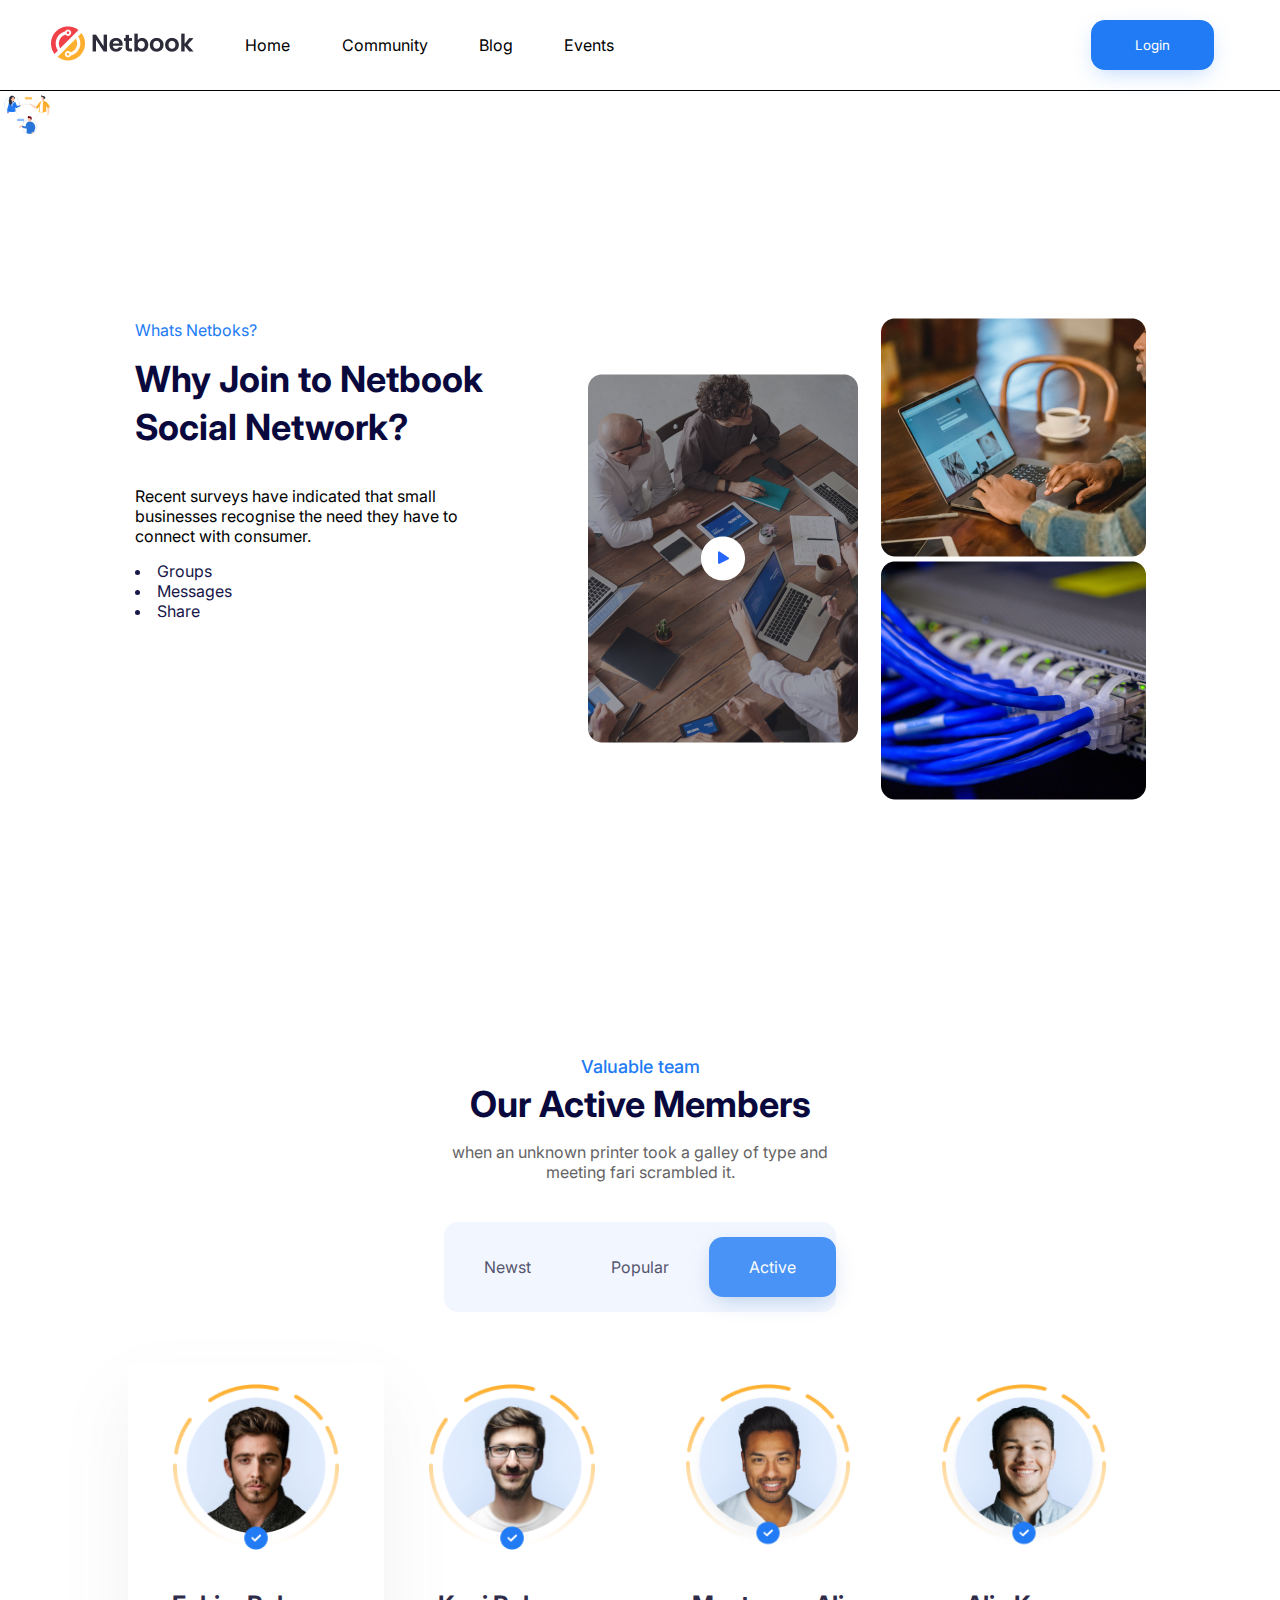
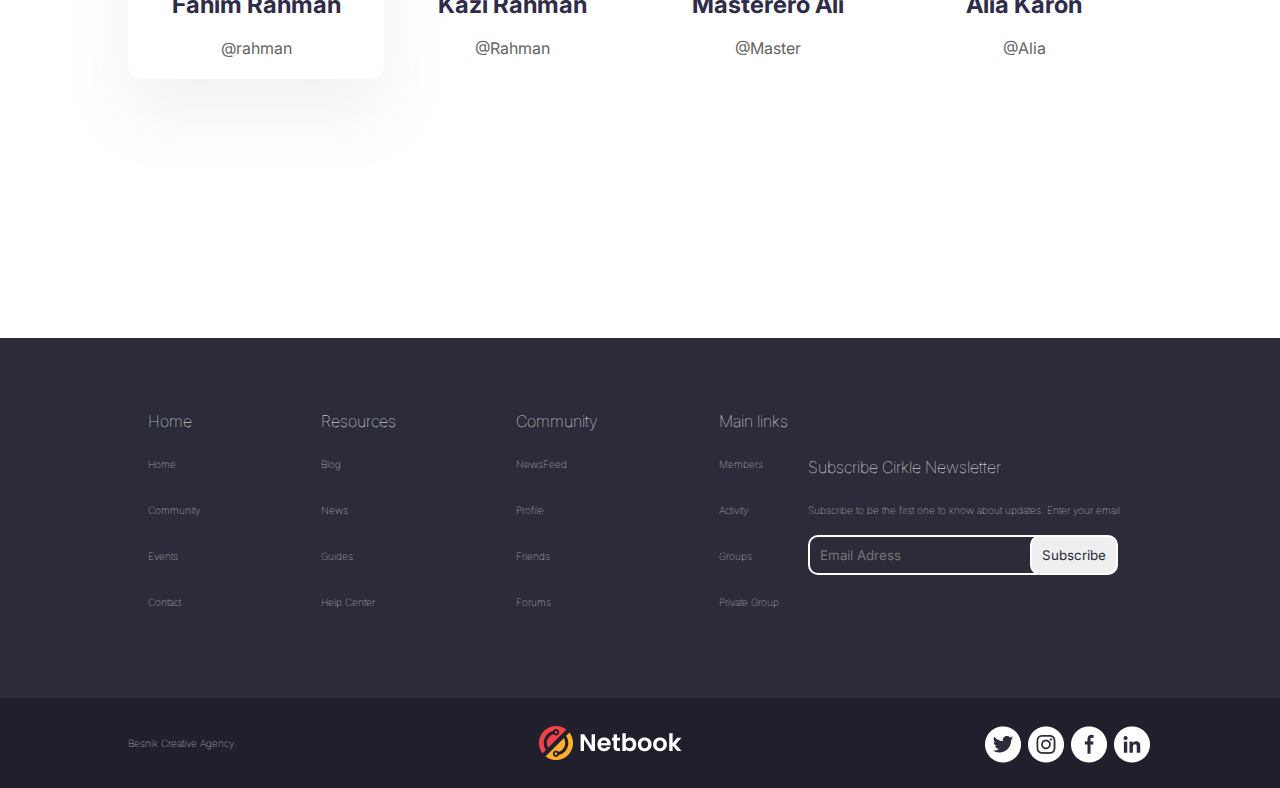
==== html/index.html @ f23800f6 "Footer adicionado" ====
<!DOCTYPE html>
<html lang="en">

<head>
    <meta charset="UTF-8">
    <meta http-equiv="X-UA-Compatible" content="IE=edge">
    <meta name="viewport" content="width=device-width, initial-scale=1.0">
    <link rel="stylesheet" href="../css/index.css">

</head>

<body>
    <section>
        <header class="nave-bar">
            <div class="nave-bar-conteudo">
                <div><img src="../img/logo.png" alt="Netbook"></div>
                <div>
                    <p>Home</p>
                </div>
                <div>
                    <p>Community</p>
                </div>
                <div>
                    <p>Blog</p>
                </div>
                <div>
                    <p>Events</p>
                </div>
            </div>

            <div class="nav-botao-login">
                <button>
                    <p>Login</p>
                </button>
            </div>
        </header>

        <div>
            <div>

            </div>
            <div>
                <img src="../img/head.png" style="width: 50px">
            </div>
        </div>
    </section>

    <section class="aboutus">
        <div class="tudo">
            <div class="Textoaboutus">
                <font color="#217BF4">Whats Netboks?</font>
                <h1 class="titulo">Why Join to Netbook Social Network?</h1>
                <p>Recent surveys have indicated that small businesses recognise the need they have to connect with
                    consumer.</p>
                <ol>
                    <li>Groups</li>
                    <li>Messages</li>
                    <li>Share</li>
                </ol>
            </div>
            <div class="containerimg">
                <div class="imagenssmall">
                    <img src="../img/cafe-notebook.png" alt="">
                    <img src="../img/cabos.png">
                </div>
                <div class="imagembig">
                    <img src="../img/reuniao.png" alt="">
                </div>
            </div>
            <!--fim da div total-->



    </section>

    <section class="membros">
        <div class="container ocupa-janela">

            <div class="textocima">
                <div class="azul-valuable">Valuable team</div>
                <div class="our-active">Our Active Members</div>
                <div class="texto">when an unknown printer took a galley of type and meeting fari scrambled it.</div>
                <div class="box-buttons">
                    <a href="">Newst</a>
                    <a href="">Popular</a>
                    <a class="active" href="">Active</a>
                </div>
            </div>

            <div class="team">
                <div class="card-homem destaque">
                    <img class="dude" src="../img/1-homem.png" alt="é um cara">
                    <div class="texto-homens">
                        <span class="nome-homem">Fahim Rahman</span>
                        <br>
                        <span class="arroba-homem">@rahman</span>
                    </div>
                </div>
                <div class="card-homem">
                    <img class="dude" src="../img/2-homem.png" alt="é um cara">
                    <div class="texto-homens">
                        <span class="nome-homem">Kazi Rahman</span>
                        <br>
                        <span class="arroba-homem">@Rahman</span>
                    </div>
                </div>
                <div class="card-homem">
                    <img class="dude" src="../img/3-homem.png" alt="é um cara">
                    <div class="texto-homens">
                        <span class="nome-homem">Masterero Ali</span>
                        <br>
                        <span class="arroba-homem">@Master</span>
                    </div>
                </div>
                <div class="card-homem">
                    <img class="dude" src="../img/4-homem.png" alt="é um cara">
                    <div class="texto-homens">
                        <span class="nome-homem">Alia Karon</span>
                        <br>
                        <span class="arroba-homem">@Alia</span>
                    </div>
                </div>
            </div>

        </div>
    </section>

    <footer>

        <div class="based">

            <div class="above container">

                <div class="colunas">

                    <div class="coluna">
                        <div class="title">Home</div>
                        <div class="meme">
                            <span>Home</span>
                            <span>Community</span>
                            <span>Events</span>
                            <span>Contact</span>
                        </div>
                    </div>

                    <div class="coluna">
                        <div class="title">Resources</div>
                        <div class="meme">
                            <span>Blog</span>
                            <span>News</span>
                            <span>Guides</span>
                            <span>Help Center</span>
                        </div>
                    </div>

                    <div class="coluna">
                        <div class="title">Community</div>
                        <div class="meme">
                            <span>NewsFeed</span>
                            <span>Profile</span>
                            <span>Friends</span>
                            <span>Forums</span>
                        </div>
                    </div>

                    <div class="coluna">
                        <div class="title">Main links</div>
                        <div class="meme">
                            <span>Members</span>
                            <span>Activity</span>
                            <span>Groups</span>
                            <span>Private Group</span>
                        </div>
                    </div>


                </div>

                <div class="subscribe">
                    <div class="title">Subscribe Cirkle Newsletter</div>
                    <div class="description">Subscribe to be the first one to know about updates. Enter your email</div>

                    <div class="form">
                        <input class="email" type="email" name="email" placeholder="Email Adress">
                        <button class="button-sub">Subscribe</button>
                    </div>

                </div>

            </div>


            <div class="rodape container">
                <div class="alinha-rodape">
                    <div>
                        Besnik Creative Agency.
                    </div>
                        
                    <img src="../img/logo-branca.png" alt="Netbook">
              
                    <div class="redes">
                        <img class="img" src="../img/Twitter.png" alt="Passarinho">
                        <img class="img" src="../img/instagram.png" alt="Camera">
                        <img class="img" src="../img/facebook.png" alt="f">
                        <img class="img" src="../img/Linkedin.png" alt="Trabalho">
                    </div>
                </div>
            </div>
        </div>

    </footer>

</body>

</html>
---- css/index.css ----
@import url('https://fonts.googleapis.com/css2?family=Inter:wght@400&display=swap');

* {
    margin: 0;
    padding: 0;
    font-family: 'Inter';
}

.container {
    padding-left: 10vw;
    padding-right: 10vw;
}

.ocupa-janela {
    height: 100vh;
}

/* HEADER/NAV  */
.nave-bar {
    display: flex;
    justify-content: space-evenly;
    flex-direction: row;
    align-items: center;
    border-bottom: 1px solid black;
}

.nave-bar-conteudo {
    height: 10vh;
    width: 80vw;
    display: flex;
    justify-content: flex-start;
    flex-direction: row;
    align-items: center;
}

.nav-botao-login {
    text-align-last: center;
    height: 10vh;
    width: 20%;
    display: flex;
    justify-content: center;
    align-items: center;
}

.nav-botao-login button {
    width: 123px;
    height: 50px;
    left: 100px;
    top: 22px;
    background: #217BF4;
    box-shadow: 0px 7px 22px -6px rgb(33 123 244 / 34%);
    border-radius: 14px;
    color: white;
    border: none;

}

.nave-bar-conteudo div {
    padding-left: 5%;
}

/* ABOUT US */
.aboutus {
    background-color: white;
    height: 100vh;

}

.aboutus .tudo {
    display: flex;
    align-items: center;
    gap: 100px;
}

.aboutus .tudo .Textoaboutus {
    /* width: 43vh; */
    display: flex;
    flex-direction: column;
    align-items: flex-start;
    gap: 15px;
    padding-left: 135px;
}

.aboutus .tudo .Textoaboutus .titulo {
    font-weight: 700;
    font-size: 36px;
    margin-bottom: 20px;
    line-height: 36px;
    color: #0A093D;
    line-height: 48px;

}

.aboutus .tudo .containerimg {
    width: 80vw;
    padding-top: 20vh;
    display: flex;
    align-items: center;
    flex-direction: row-reverse;
    padding-right: 134px;
    gap: 23px;

}

.aboutus .tudo .container .imagenssmall {
    height: 20vw;
    display: grid;
    gap: 20px;

}

.aboutus .tudo .container .imagembig {
    padding: auto;
    margin-right: 30vh;
}

ol {
    list-style-type: disc;
    list-style-position: inside;
    color: #171648;

}

.aboutus .container .imagembig {
    padding: auto;
}


/* MEMBROS */
.membros {

    width: 100%;

}

.membros .container .textocima {
    display: flex;
    align-items: center;
    flex-direction: column;
}

.membros .container .textocima .azul-valuable {
    color: #217BF4;
    font-weight: 500;
    margin-top: 20px;
    margin-bottom: 10px;
    font-size: 18px;
    line-height: 18px;
}

.membros .container .textocima .our-active {
    font-weight: 700;
    font-size: 36px;
    margin-bottom: 20px;
    line-height: 36px;
    color: #0A093D;

}

.membros .container .textocima .texto {
    color: #656464;
    width: 30vw;
    text-align: center;

}

.membros .container .textocima .box-buttons {
    background-color: #F2F7FF;
    height: 10vh;
    display: flex;
    align-items: center;
    border-radius: 14px;
    justify-content: center;
    margin-top: 40px;

}

.membros .container .textocima .box-buttons>a {
    color: #2F2C4A;
    opacity: 0.8;
    padding: 20px 40px 20px 40px;
    text-decoration: none;
}

.membros .container .textocima .box-buttons>a.active {
    background-color: #217BF4;
    border-radius: 14px;
    color: #FfFfFF;
    box-shadow: 0px 7px 22px -6px rgba(0, 72, 168, 0.34);
}

.membros .container .team {
    display: flex;
    flex-direction: row;
    justify-content: space-between;
    padding-top: 5%;
}

.membros .container .team .card-homem {
    border-radius: 14px;
    width: 270px;
    height: 316px;
    display: flex;
    flex-direction: column;
    align-items: center;
    justify-content: space-around;

}

.membros .container .team .card-homem .dude {
    height: 166px;
    width: 166px;
}

.membros .container .team .destaque {
    box-shadow: 0px 34px 68px rgba(116, 115, 128, 0.1);

}

.membros .container .team .card-homem .texto-homens {
    text-align: center;
    display: flex;
    flex-direction: column;

}

.membros .container .team .card-homem .nome-homem {
    color: #2F2C4A;
    font-size: 24px;
    line-height: 26px;
    font-weight: bold;
}

.membros .container .team .card-homem .arroba-homem {
    color: #656464;
}


footer {
    height: 50vh;
    color: #E7E7E7;
    font-weight: 100;
    font-size: 10px;
    line-height: 46px;
}

footer .based {
    background-color: #2B2B39;
    height: 100%;
}

footer .above {
    display: flex;
    align-items: center;
    height: 80%;
    
}

footer .above .colunas {
    display: flex;
    flex-direction: row;
    justify-content: space-between;
    width: 65%;
    
}

footer .above .colunas {
    padding: 20px; 
}

footer .above  .title {
    color: #FfFfFF;
    font-size: 16px;
    line-height: 20px;
    text-align: left;
    padding-bottom: 10px;
}

footer .above .colunas .meme {
    display: flex;
    flex-direction: column;
}

footer .above .subscribe {
    width: 35%;
}

footer .above .subscribe .form .email {
    background-color: transparent;
    border: 2px solid white;
    padding: 10px;
    border-radius: 10px;
}

footer .above .subscribe .form .button-sub {
    padding: 10px;
    color: #2B2B39;
    border-radius: 10px;
    margin-left: -20px;
    border: 2px solid white;
}

footer .rodape {
    background-color: #20202D;
    height: 20%;
    display: flex;
    align-items: center;
}

footer .rodape .alinha-rodape{
    display: flex;
    flex-direction: row;
    align-items: center;
    justify-content: space-between;
    width: 100%;
}

footer .rodape .redes img {
    vertical-align: middle;
}

footer .rodape .redes img {
    padding: 2px;
}
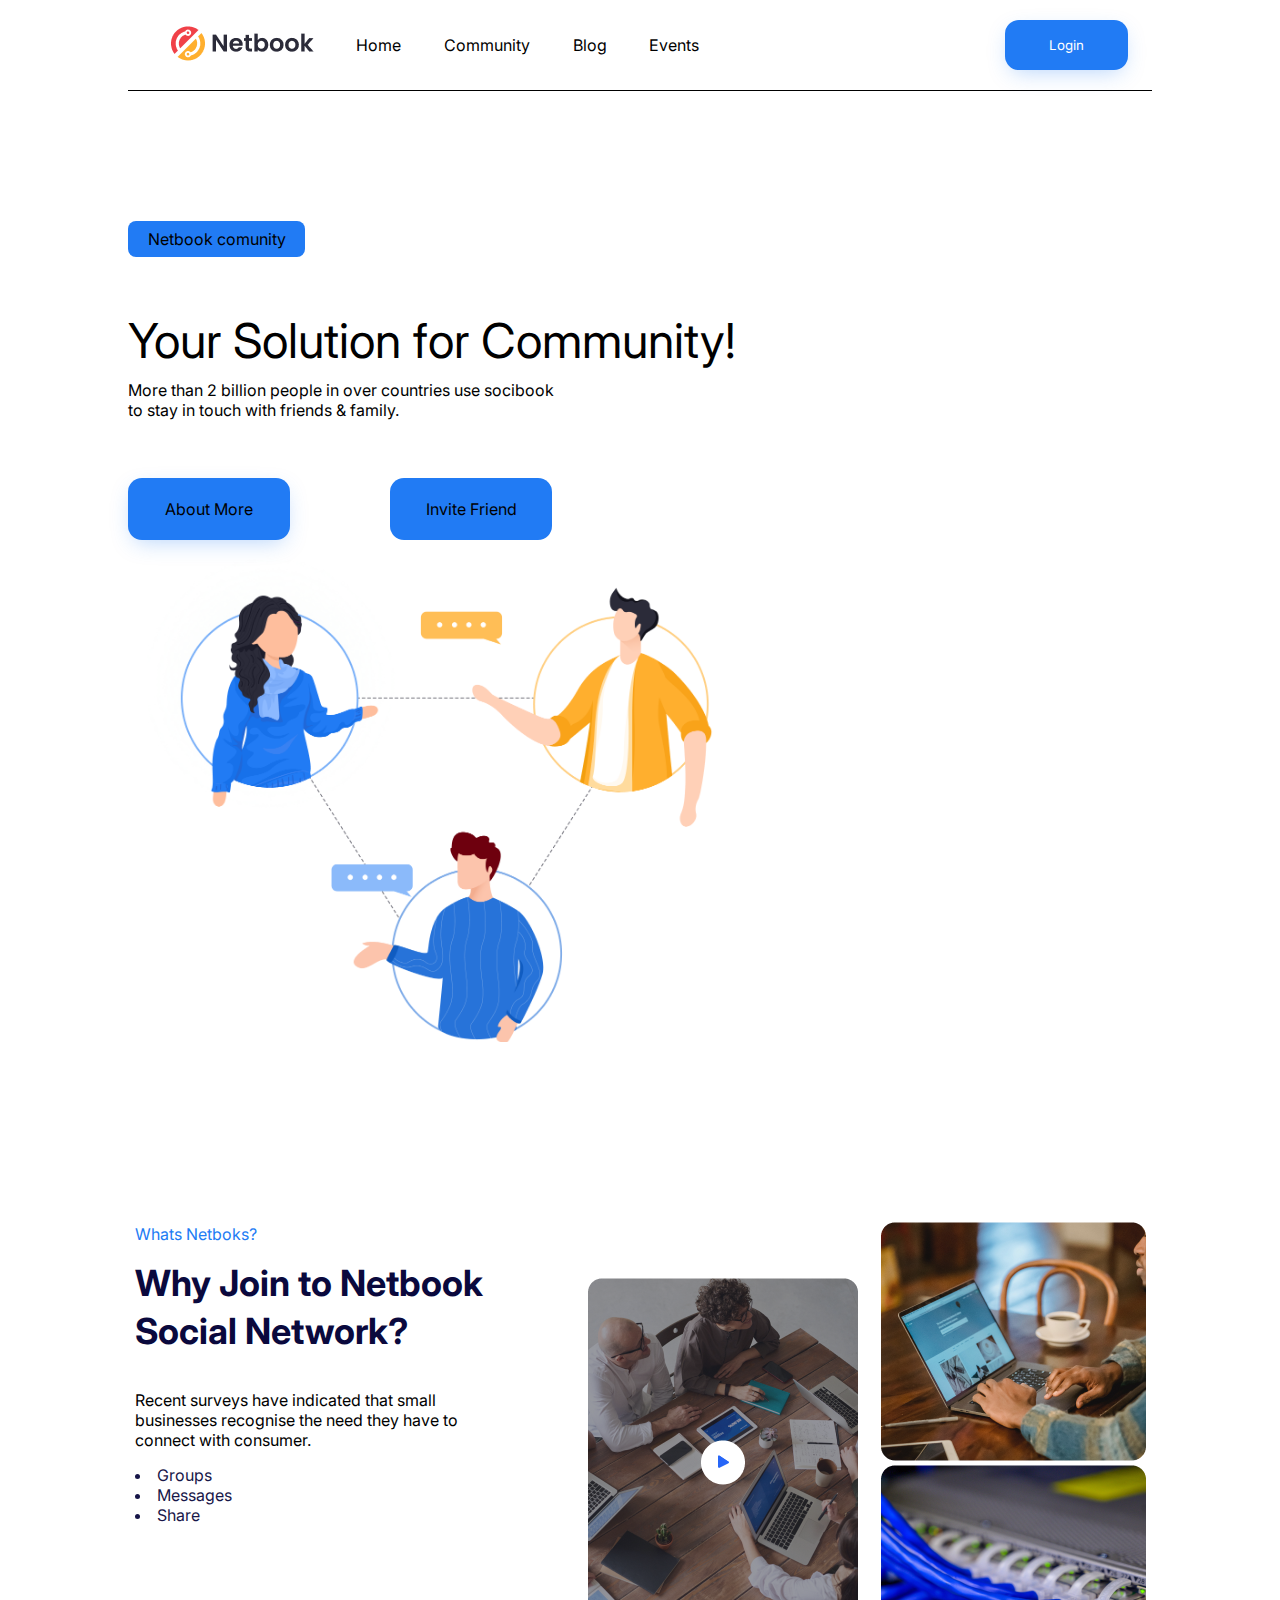
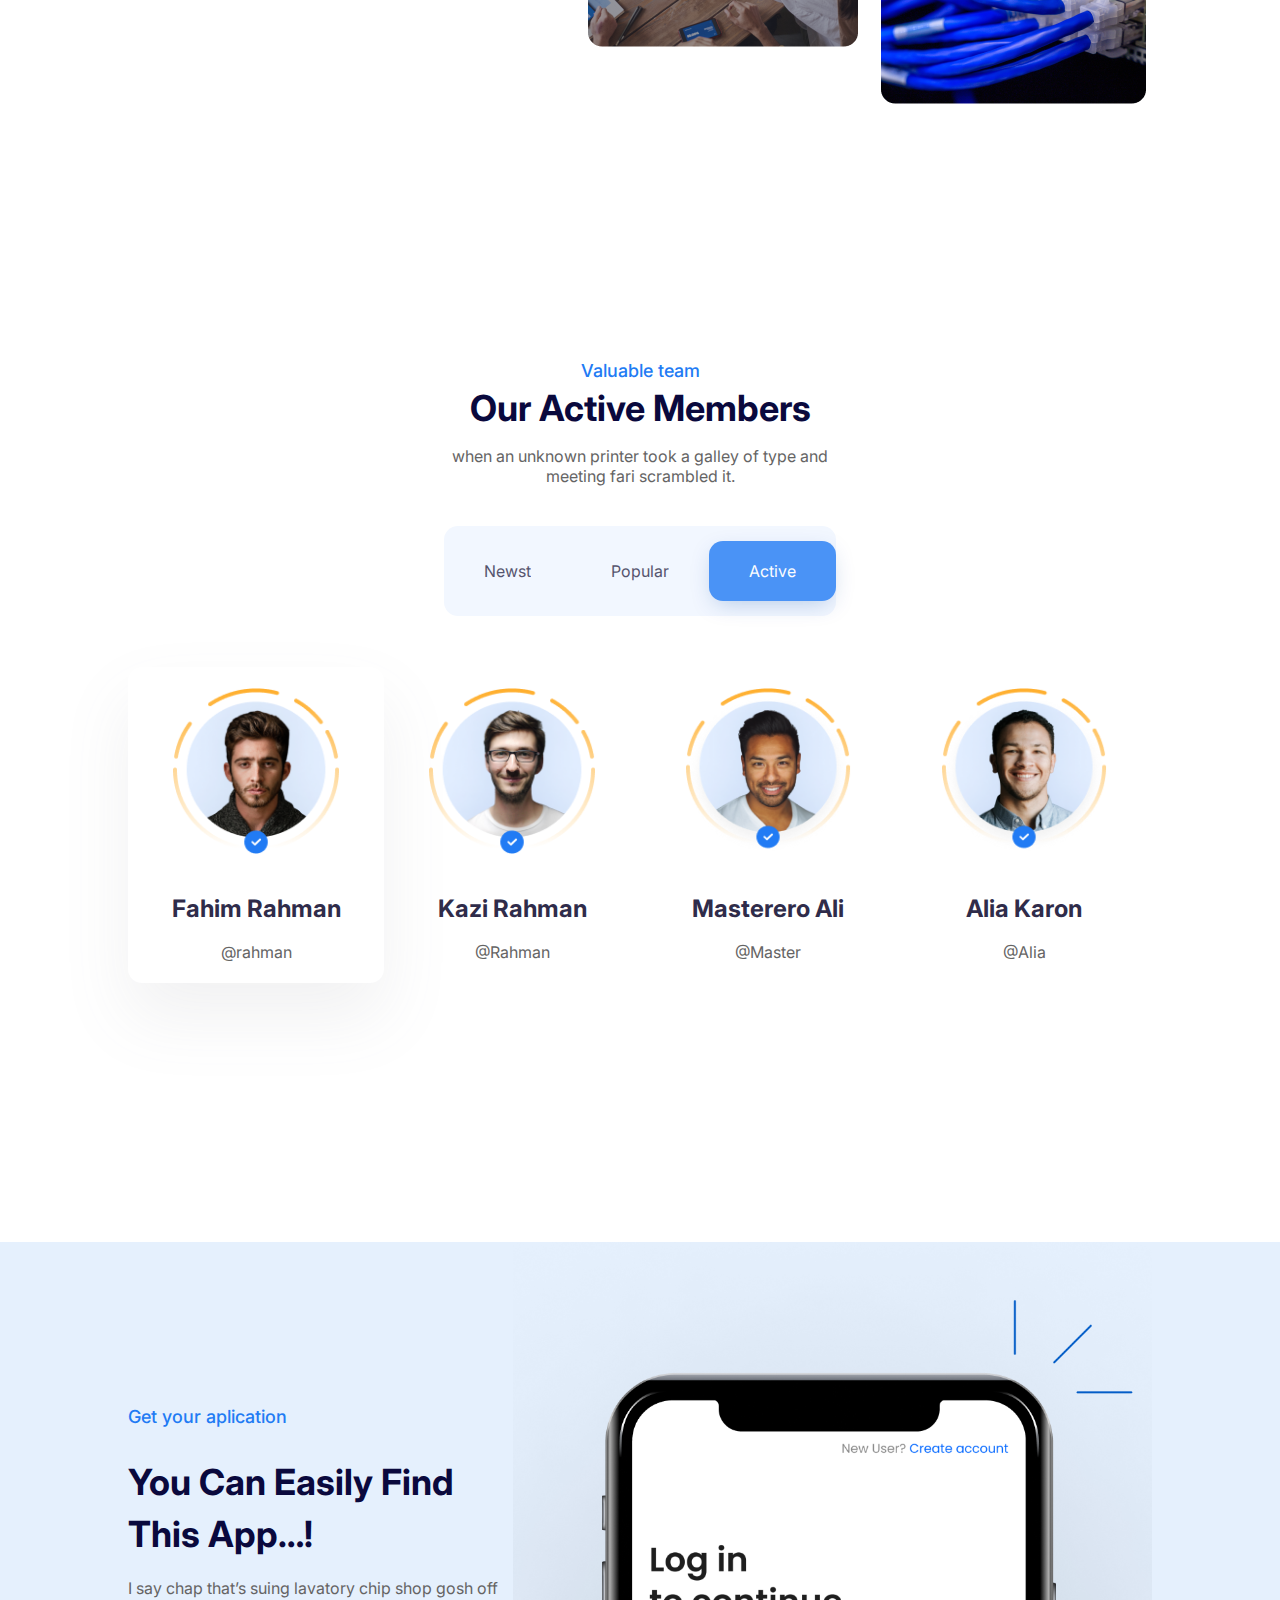
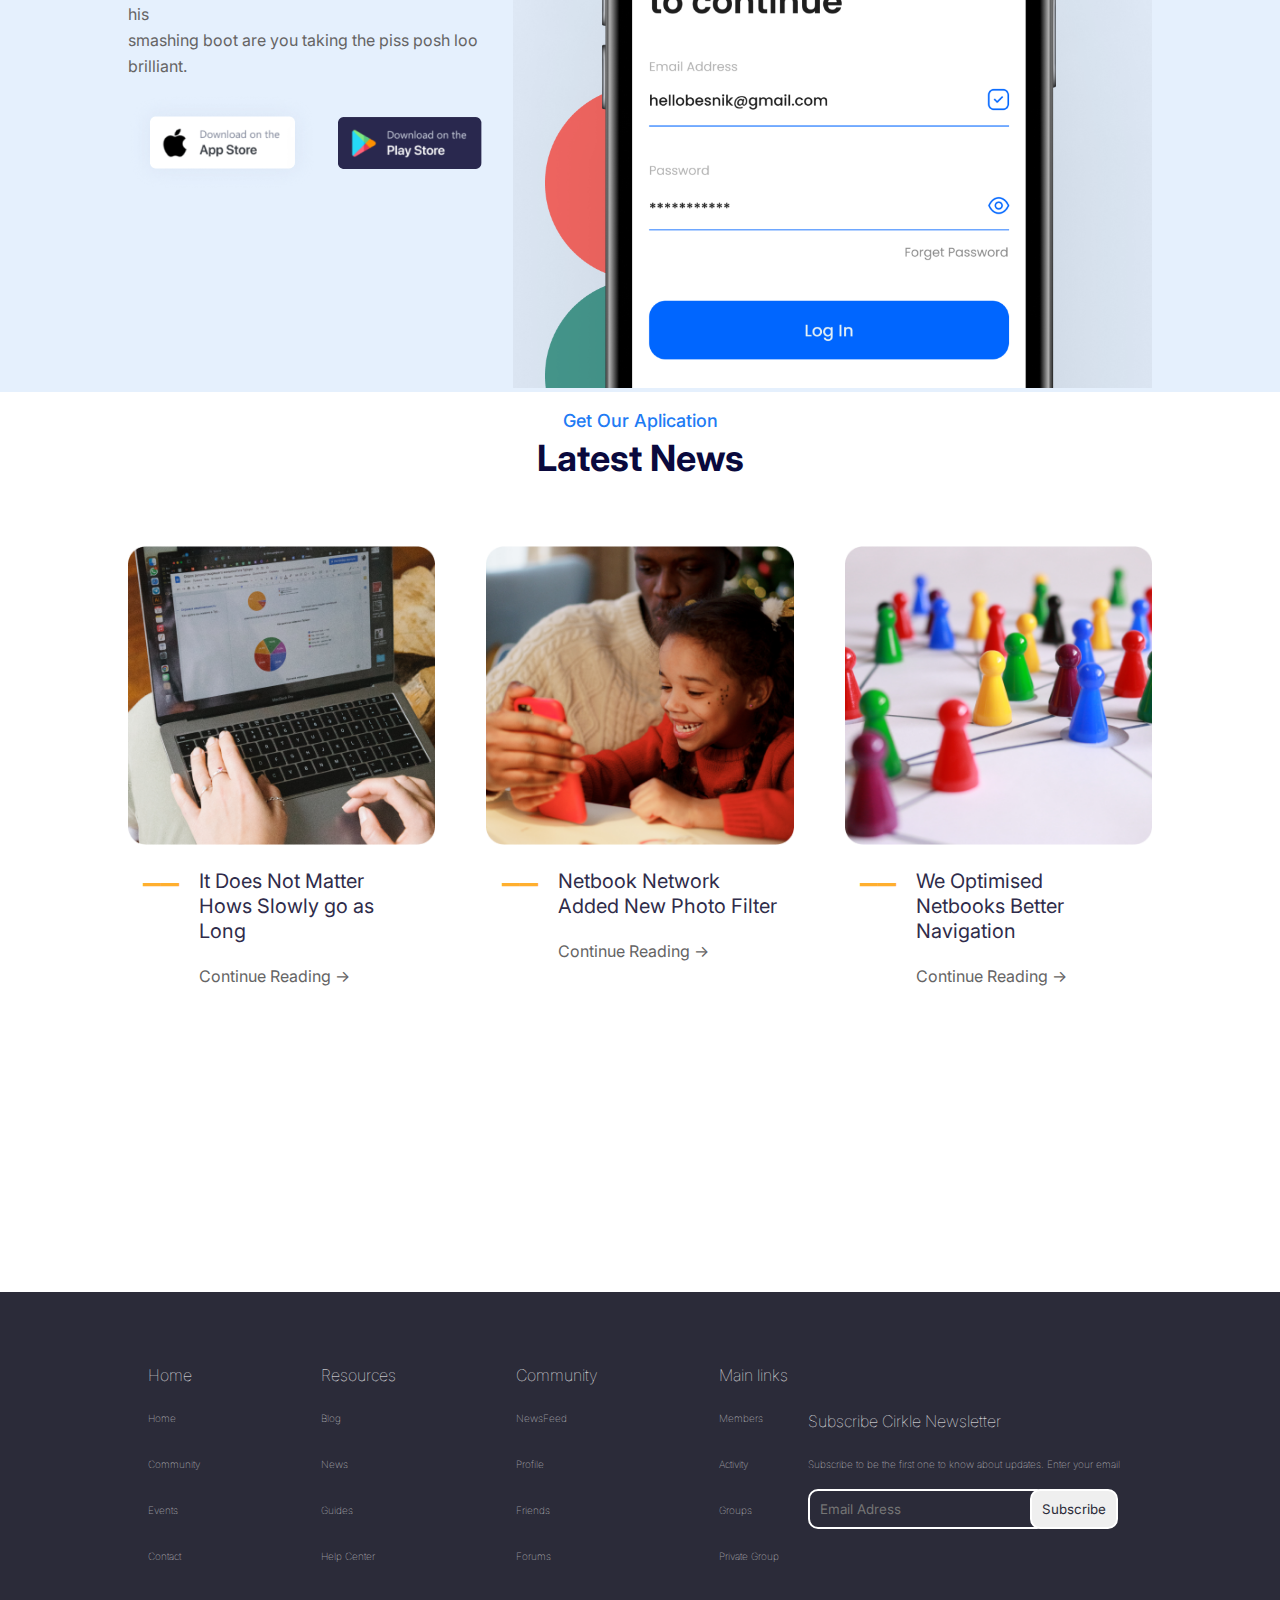
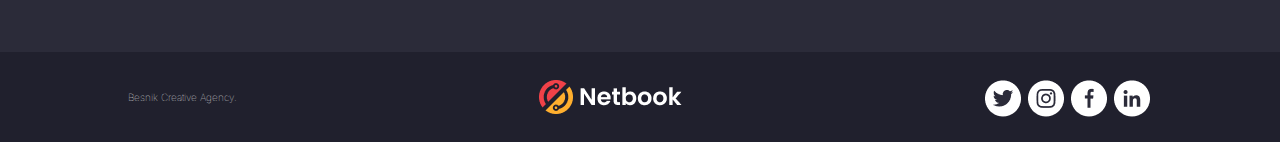
==== commit e5cae64c: "Conflitos resolvidos" ====
--- a/html/index.html
+++ b/html/index.html
@@ -6,11 +6,11 @@
     <meta http-equiv="X-UA-Compatible" content="IE=edge">
     <meta name="viewport" content="width=device-width, initial-scale=1.0">
     <link rel="stylesheet" href="../css/index.css">
-
+    <title>Netbook</title>
 </head>
 
 <body>
-    <section>
+    <section class="home container">
         <header class="nave-bar">
             <div class="nave-bar-conteudo">
                 <div><img src="../img/logo.png" alt="Netbook"></div>
@@ -35,12 +35,34 @@
             </div>
         </header>
 
-        <div>
-            <div>
-
-            </div>
-            <div>
-                <img src="../img/head.png" style="width: 50px">
+        <div class="home-conteudo">
+            <div class="home-conteudo-tudo">
+                <div class="home-conteudo-community">
+                    <div>Netbook comunity</div>
+                </div>
+                <div class="home-conteudo-texto">
+                    <!-- <div class="home-conteudo-texto-extra"> -->
+                    <div class="home-conteudo-texto-extra-1">
+                        <p>Your Solution for Community!</p>
+                    </div>
+                    <div class="home-conteudo-texto-extra-2">
+                        More than 2 billion people in over countries use socibook <br>
+                        to stay in touch with friends & family.
+                    </div>
+                    <!-- </div> -->
+                    <div class="home-conteudo-botoes">
+                        <div class="home-conteudo-aboutmore">
+                            About More
+                        </div>
+                        <div class="home-conteudo-invitefriend">
+                            Invite Friend
+                        </div>
+                    </div>
+                </div>
+            </div>
+            <div class="home-img">
+
+                <img src="../img/head.png" alt="">
             </div>
         </div>
     </section>
@@ -125,6 +147,89 @@
         </div>
     </section>
 
+
+    <section class="publi container">
+        <div class="publi-conteudo">
+            <div class="publi-conteudo-textos">
+                <div>
+                    <div class="publi-conteudo-textos1">Get your aplication</div>
+                </div>
+                <div>
+                    <p class="publi-conteudo-textos2">You Can Easily Find
+                        This App…!</p>
+                </div>
+                <div class="publi-conteudo-textos3">
+                    <p>I say chap that’s suing lavatory chip shop gosh off his <br> smashing boot are you taking the
+                        piss posh loo brilliant.</p>
+                </div>
+
+                <div class="publi-conteudo-textos-botoes">
+                    <div class="apple-pic"><img src="../img/image 288.png" alt=""></div>
+                    <div class="playstore-pic"><img src="../img/image 291.png" alt=""></div>
+                </div>
+            </div>
+        </div>
+
+        <div class="publi-img">
+            <img src="../img/mobile-screen.png" alt="">
+        </div>
+    </section>
+
+    <section class="latest-news">
+        <div class="container ocupa-janela">
+
+            <div class="textocima">
+                <div class="azul-valuable">Get Our Aplication</div>
+                <div class="our-active">Latest News</div>
+            </div>
+
+            <div class="fotos-container">
+
+                <div class="bloco-fotos">
+                    <img class="img-news" src="../img/notebook.png" alt="é um notebook">
+
+                    <div class="traco-foto-texto">
+                        <div class="traco"> __</div>
+                        <div class="texto-foto">
+                            <div> It Does Not Matter Hows Slowly go as Long</div>
+                            <div class="texto-baixo"> Continue Reading →</div>
+                        </div>
+                    </div>
+
+                </div>
+
+                <div class="bloco-fotos">
+                    <img class="img-news" src="../img/familia.png" alt="é uma familia">
+
+                    <div class="traco-foto-texto">
+                        <div class="traco"> __</div>
+                        <div class="texto-foto">
+                            <div> Netbook Network Added New Photo Filter</div>
+                            <div class="texto-baixo"> Continue Reading →</div>
+                        </div>
+                    </div>
+
+                </div>
+
+                <div class="bloco-fotos">
+                    <img class="img-news" src="../img/pinos.png" alt="é uns pino">
+
+                    <div class="traco-foto-texto">
+                        <div class="traco"> __</div>
+                        <div class="texto-foto">
+                            <div>We Optimised Netbooks Better Navigation</div>
+                            <div class="texto-baixo"> Continue Reading →</div>
+                        </div>
+                    </div>
+                </div>
+
+            </div>
+            <!--fotos-conteiner-->
+
+
+        </div>
+    </section>
+
     <footer>
 
         <div class="based">
@@ -195,9 +300,9 @@
                     <div>
                         Besnik Creative Agency.
                     </div>
-                        
+
                     <img src="../img/logo-branca.png" alt="Netbook">
-              
+
                     <div class="redes">
                         <img class="img" src="../img/Twitter.png" alt="Passarinho">
                         <img class="img" src="../img/instagram.png" alt="Camera">
--- a/css/index.css
+++ b/css/index.css
@@ -10,8 +10,7 @@
     padding-left: 10vw;
     padding-right: 10vw;
 }
-
-.ocupa-janela {
+.ocupa-janela{
     height: 100vh;
 }
 
@@ -55,8 +54,86 @@
 
 }
 
-.nave-bar-conteudo div {
-    padding-left: 5%;
+.nave-bar-conteudo div{
+    padding-left:5%;
+} 
+
+.home-img{
+    display: flex;
+    justify-content: space-around;
+}
+
+
+.home-img img{
+    width: 585.52px;
+    height: 501.47px;
+}
+
+.home-conteudo-community{
+    margin-top: 58px;
+    width: 177px;
+    height: 36px;
+    border-radius: 10px;
+    display: flex;
+    align-items: center;
+    justify-content: center;
+    background: #217BF4;
+    border-radius: 8px;
+    
+}
+
+.home-conteudo-tudo{
+    padding-top: 7%;
+}
+
+.home-conteudo-botoes{
+    display: flex;
+    justify-content: flex-start;
+    gap: 100px;
+}
+
+.home-conteudo-texto{
+    padding-top:9%;
+}
+
+.home-conteudo-texto-extra-1{
+    font-size: xxx-large;
+    padding-bottom: 10px;
+}
+
+.home-conteudo-aboutmore{
+    margin-top: 58px;
+    width: 162px;
+    height: 62px;
+    border-radius: 10px;
+    display: flex;
+    align-items: center;
+    justify-content: center;
+    background: #217BF4;
+    border-radius: 14px;
+    box-shadow: 0px 7px 22px -6px rgba(33, 123, 244, 0.34);
+}
+
+.home-conteudo-invitefriend{
+    margin-top: 58px;
+    width: 162px;
+    height: 62px;
+    border-radius: 10px;
+    display: flex;
+    align-items: center;
+    justify-content: center;
+    background: #217BF4;
+    border-radius: 14px;
+}
+
+.home-conteudo-community div{
+    opacity:1;
+}
+
+.home-conteudo{
+    display: flex;
+    flex-wrap: wrap;
+    /* justify-content: space-around; */
 }
 
 /* ABOUT US */
@@ -79,6 +156,7 @@
     align-items: flex-start;
     gap: 15px;
     padding-left: 135px;
+    /* margin-right: 190px; */
 }
 
 .aboutus .tudo .Textoaboutus .titulo {
@@ -128,9 +206,7 @@
 
 /* MEMBROS */
 .membros {
-
     width: 100%;
-
 }
 
 .membros .container .textocima {
@@ -234,7 +310,142 @@
 .membros .container .team .card-homem .arroba-homem {
     color: #656464;
 }
-
+ /* PUBLICIDADE */
+
+ .publi{
+    padding-left: 10vw;
+    padding-right: 10vw;
+    background-color: #E5F0FD;
+    display: flex;
+    justify-content: space-between;
+}
+
+.publi-img img{
+    width: 639px;
+}
+
+.publi-conteudo{
+    display: flex;
+    /* flex-direction: row-reverse; */
+}
+
+.publi-conteudo-textos{
+    display: flex;
+    flex-direction: column;
+    justify-content: center;
+}
+.publi-conteudo-textos1{
+    font-family: 'Inter';
+    font-style: normal;
+    font-weight: 500;
+    font-size: 18px;
+    line-height: 18px;
+    color: #217BF4;
+}
+
+.publi-conteudo-textos2{
+    font-family: 'Inter';
+    font-style: normal;
+    font-weight: 700;
+    font-size: 36px;
+    line-height: 52px;
+    color: #0A093D;
+}
+
+.publi-conteudo-textos3{
+    font-family: 'Inter';
+    font-style: normal;
+    font-weight: 400;
+    font-size: 16px;
+    line-height: 26px;
+    color: #656464;
+}
+.publi-conteudo-textos div{
+    padding-bottom: 15px;
+}
+
+.publi-conteudo-textos-botoes{
+    display: flex;
+    align-items: center;
+}
+
+.apple-pic{
+    padding-right: 20px;
+} 
+
+/* Latest News */
+
+.latest-news {
+
+    width: 100%;
+
+}
+
+.latest-news .container .textocima {
+    display: flex;
+    align-items: center;
+    flex-direction: column;
+}
+
+.latest-news .container .textocima .azul-valuable {
+    color: #217BF4;
+    font-weight: 500;
+    margin-top: 20px;
+    margin-bottom: 10px;
+    font-size: 18px;
+    line-height: 18px;
+}
+
+.latest-news .container .textocima .our-active {
+    font-weight: 700;
+    font-size: 36px;
+    margin-bottom: 20px;
+    line-height: 36px;
+    color: #0A093D;
+
+}
+.latest-news .container .fotos-container{
+
+    display: flex;
+    flex-direction: row;
+    justify-content: space-between;
+    margin-top: 50px;
+
+}
+
+.latest-news .container .fotos-container .bloco-fotos{
+
+    width: 30%; 
+}
+
+.latest-news .container .fotos-container .bloco-fotos .img-news{
+    width: 100%;
+}
+
+.latest-news .container .fotos-container .bloco-fotos .traco-foto-texto{
+    width: 90%;
+    padding-left: 5%;
+    line-height: 25px;
+    color: #2F2C4A;
+    font-size: 20px;
+    margin-top: 20px;
+    display: flex;
+}
+
+.latest-news .container .fotos-container .bloco-fotos .traco-foto-texto .traco{
+
+    margin-right: 20px;
+    color: #FFAF2E;
+    font-size: 40px;
+    margin-top: -13px; 
+    
+}
+
+.latest-news .container .fotos-container .bloco-fotos .texto-foto .texto-baixo{
+    color: #656464;
+    font-size: 16px;
+    margin-top: 20px;
+}
 
 footer {
     height: 50vh;
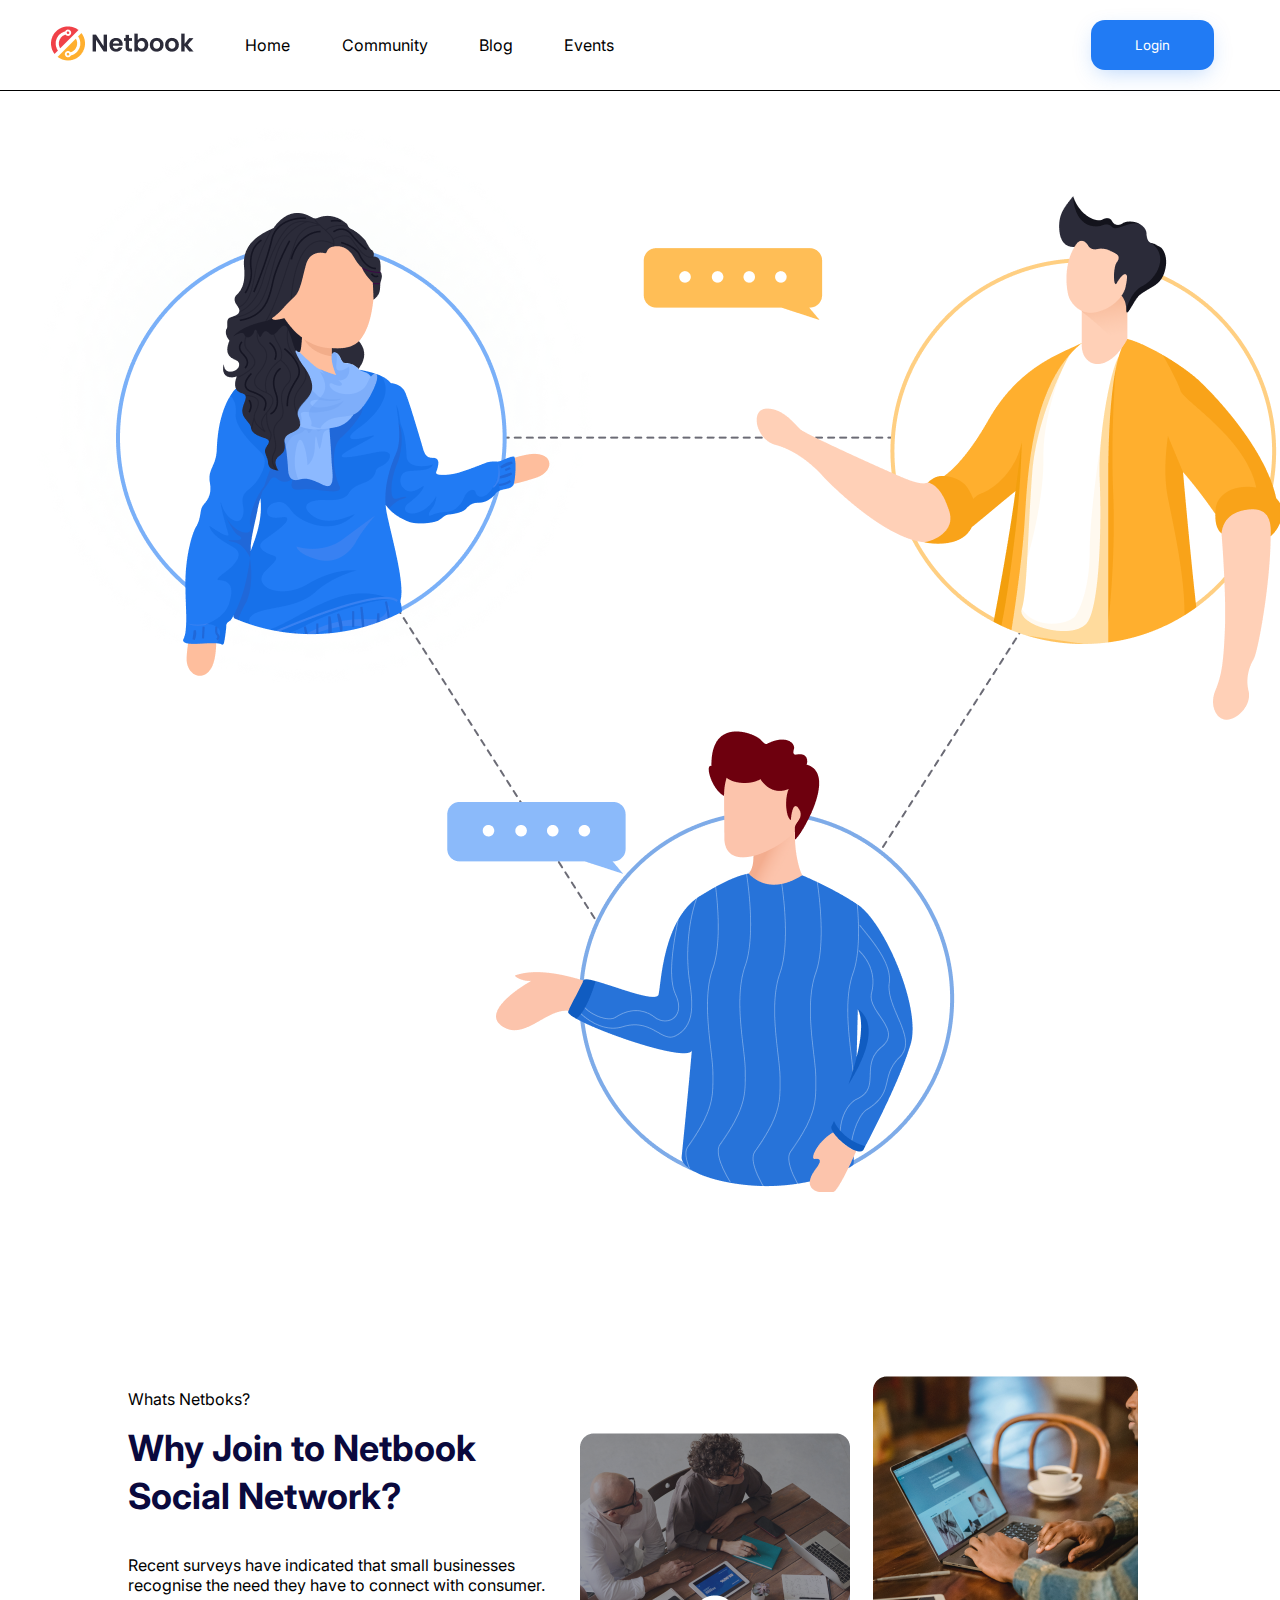
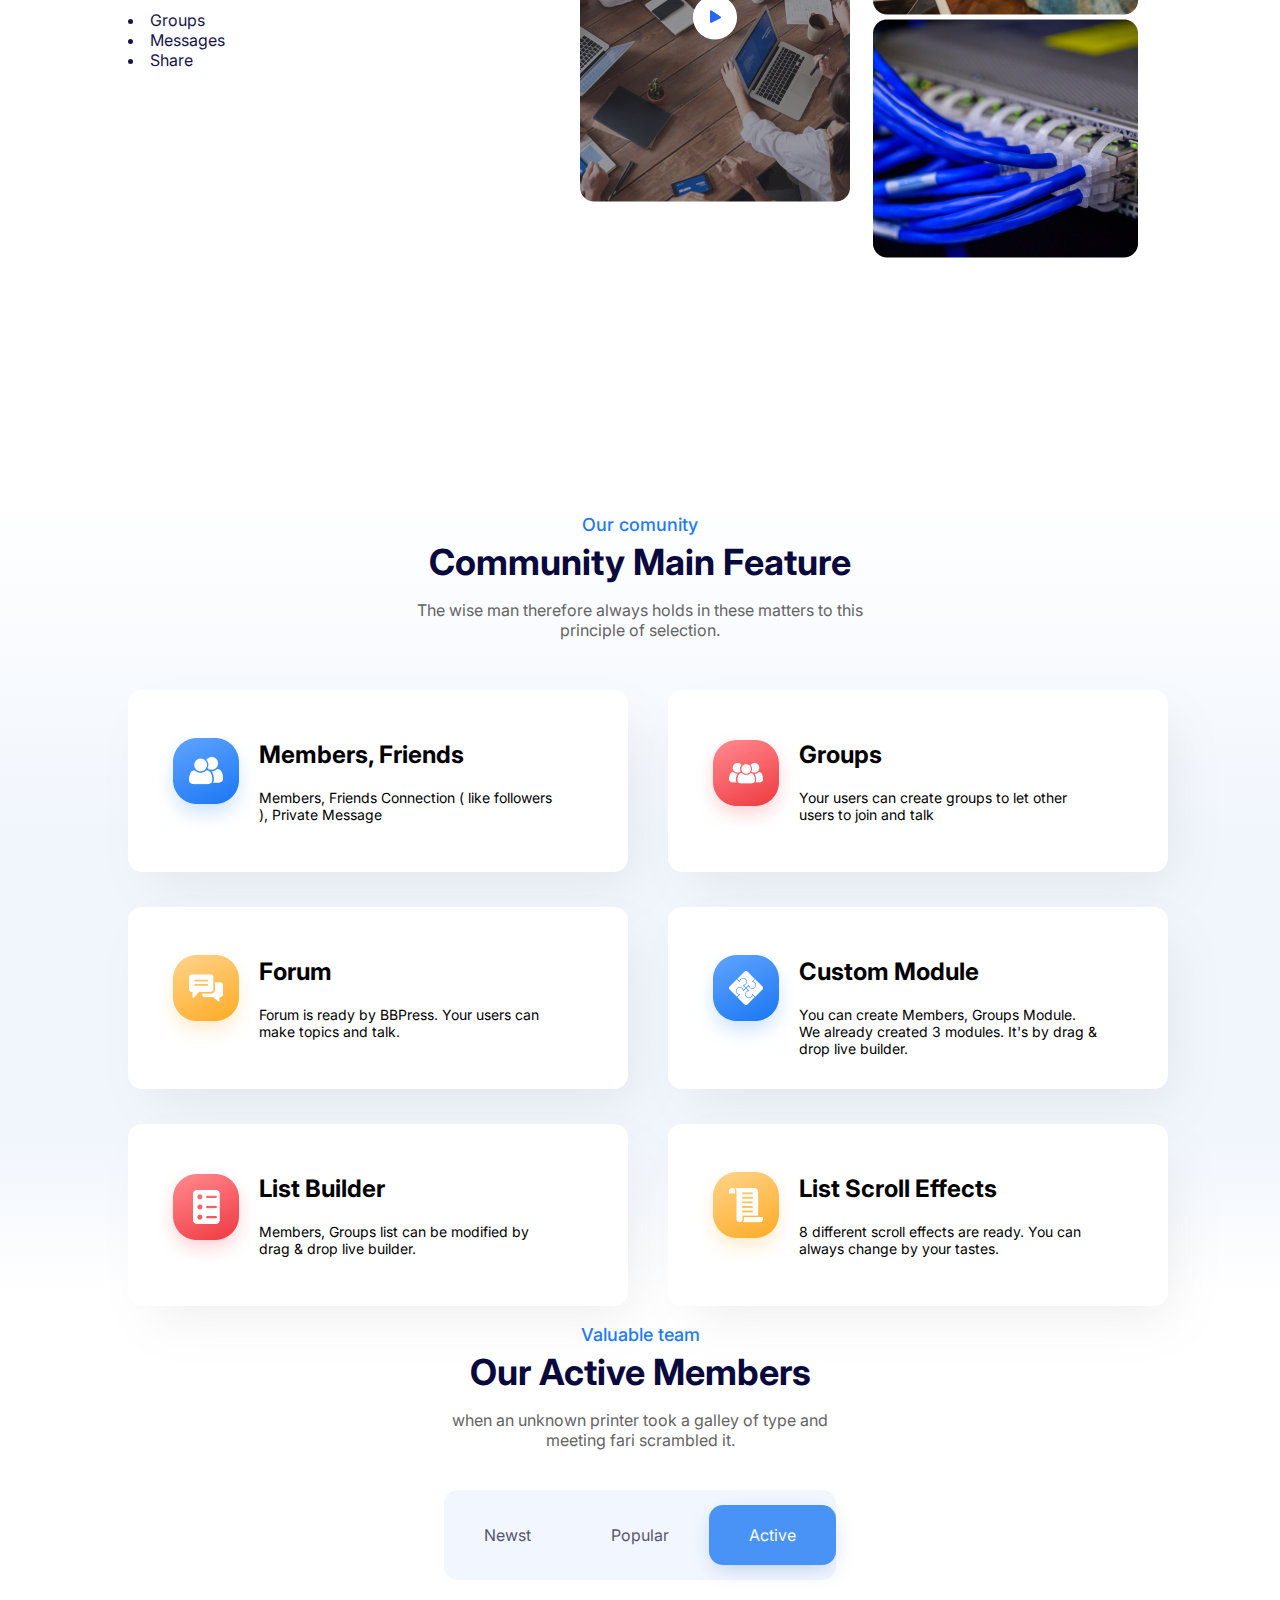
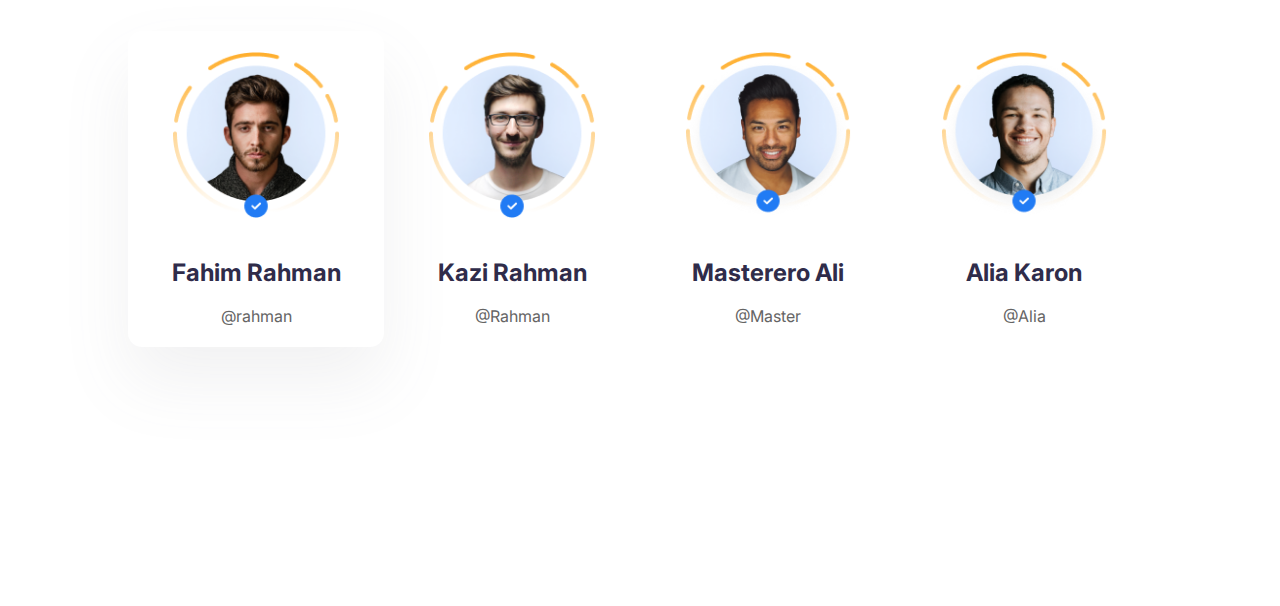
==== commit cc89f7eb: "community-v2" ====
--- a/html/index.html
+++ b/html/index.html
@@ -6,74 +6,41 @@
     <meta http-equiv="X-UA-Compatible" content="IE=edge">
     <meta name="viewport" content="width=device-width, initial-scale=1.0">
     <link rel="stylesheet" href="../css/index.css">
-    <title>Netbook</title>
+
 </head>
-
 <body>
-    <section class="home container">
+<!-------------------------------------------------------------NAV BAR-------------------------------------------------------------->
+    <section>
         <header class="nave-bar">
             <div class="nave-bar-conteudo">
                 <div><img src="../img/logo.png" alt="Netbook"></div>
-                <div>
-                    <p>Home</p>
-                </div>
-                <div>
-                    <p>Community</p>
-                </div>
-                <div>
-                    <p>Blog</p>
-                </div>
-                <div>
-                    <p>Events</p>
-                </div>
-            </div>
-
+                <div><p>Home</p></div>
+                <div><p>Community</p></div>
+                <div><p>Blog</p></div>
+                <div><p>Events</p></div>
+            </div>
+        
             <div class="nav-botao-login">
-                <button>
-                    <p>Login</p>
-                </button>
+            <button><p>Login</p></button>
             </div>
         </header>
 
-        <div class="home-conteudo">
-            <div class="home-conteudo-tudo">
-                <div class="home-conteudo-community">
-                    <div>Netbook comunity</div>
-                </div>
-                <div class="home-conteudo-texto">
-                    <!-- <div class="home-conteudo-texto-extra"> -->
-                    <div class="home-conteudo-texto-extra-1">
-                        <p>Your Solution for Community!</p>
-                    </div>
-                    <div class="home-conteudo-texto-extra-2">
-                        More than 2 billion people in over countries use socibook <br>
-                        to stay in touch with friends & family.
-                    </div>
-                    <!-- </div> -->
-                    <div class="home-conteudo-botoes">
-                        <div class="home-conteudo-aboutmore">
-                            About More
-                        </div>
-                        <div class="home-conteudo-invitefriend">
-                            Invite Friend
-                        </div>
-                    </div>
-                </div>
-            </div>
-            <div class="home-img">
-
+        <div>
+            <div>
+
+            </div>
+            <div>
                 <img src="../img/head.png" alt="">
             </div>
         </div>
     </section>
-
+<!-------------------------------------------------------------TELA ABOUT US-------------------------------------------------------------->
     <section class="aboutus">
-        <div class="tudo">
+        <div class="tudo container">
             <div class="Textoaboutus">
-                <font color="#217BF4">Whats Netboks?</font>
+                <p class="textozul">Whats Netboks?</p>
                 <h1 class="titulo">Why Join to Netbook Social Network?</h1>
-                <p>Recent surveys have indicated that small businesses recognise the need they have to connect with
-                    consumer.</p>
+                <p>Recent surveys have indicated that small businesses recognise the need they have to connect with consumer.</p>
                 <ol>
                     <li>Groups</li>
                     <li>Messages</li>
@@ -83,19 +50,109 @@
             <div class="containerimg">
                 <div class="imagenssmall">
                     <img src="../img/cafe-notebook.png" alt="">
-                    <img src="../img/cabos.png">
+                    <img src="../img/cabos.png" >
                 </div>
                 <div class="imagembig">
                     <img src="../img/reuniao.png" alt="">
-                </div>
-            </div>
-            <!--fim da div total-->
-
-
-
-    </section>
-
-    <section class="membros">
+            </div>
+        </div> <!--fim da div total-->
+
+    </section><!--fim da section de sobre nós-->
+
+<!-------------------------------------------------------------TELA COMUNITY-------------------------------------------------------------->
+    <section class="comunity">
+        <div class="container">
+        <div class="containercomunity "><!--div do titulo-->
+            <div class="titulocomunity">Our comunity</div>
+            <h1 class="comunitybold">Community Main Feature</h1>
+            <div class="textocomunity">The wise man therefore always holds in these matters to this principle of selection.</div>
+        </div><!--fim da div do titulo-->
+
+ <!--===================================================================================================================================-->
+     <div class="retangulos"> 
+        <div class="retanguloesquerda">
+            <div class="retangulofriend"><!--div do quadrado members-->
+            
+                <div class="Friendsimg">
+                    <img src="../img/member.png" alt="">
+                </div>
+                
+                <div class="Friendstext">
+                    <h2>Members, Friends</h2>
+                    <br>
+                    <p>Members, Friends Connection ( like followers ), Private Message</p>
+                </div>
+                
+            </div><!--fim da div do quadrado members-->
+
+    <!--===================================================================================================================================-->
+            <div class="retanguloforum"><!--div do quadrado forum-->
+                    <!-- <div class="forum"> -->
+                <div class="forumimg">
+                    <img src="../img/chat.png" alt="">
+                </div>
+                <div class="forumtext">
+                    <h2>Forum</h2>
+                    <br>
+                    <p>Forum is ready by BBPress. Your users can make topics and talk.</p>
+                </div>
+            </div><!-- fim da div do quadrado forum-->
+    <!--===================================================================================================================================-->
+                <div class="retangulolist"><!--div do quadrado list-->
+                    <div class="listimg">
+                        <img src="../img/list-build.png" alt="">
+                    </div>
+                    <div class="listtext">
+                        <h2>List Builder</h2>
+                        <br>
+                        <p>Members, Groups list can be modified by drag & drop live builder.</p>
+                    </div>
+
+                </div><!--fim da div do quadrado list-->
+        </div>
+    <!--===================================================================================================================================-->
+    <div class="retangulodireita">
+            <div class="retangulogroups"><!--div do quadrado group-->
+                <div class="groupsimg">
+                    <img src="../img/group.png" alt="">
+                </div>
+                <div class="groupstext">
+                    <h2>Groups</h2>
+                    <br>
+                    <p>Your users can create groups to let other users to join and talk</p>
+                </div>
+            </div><!--fim da div do quadrado group-->
+    <!--===================================================================================================================================-->
+            <div class="retangulocustom"><!--div do quadrado custom-->
+                <div class="customimg">
+                    <img src="../img/custom-icon.png" alt="">
+                </div>
+                <div class="customtext">
+                    <h2>Custom Module</h2>
+                    <br>
+                    <p>You can create Members, Groups Module. We already created 3 modules. It's by drag & drop live builder.</p>
+                </div>
+            </div><!--fim da div do quadrado custom-->
+    <!--===================================================================================================================================-->
+        
+            <div class="retanguloscroll"><!--div do quadrado custom-->
+                <div class="scrollimg">
+                    <img src="../img/list-icon.png" alt="">
+                </div>
+                <div class="scrolltext">
+                    <h2>List Scroll Effects</h2>
+                    <br>
+                    <p>8 different scroll effects are ready.
+                        You can always change by your tastes.</p>
+                </div>
+            </div><!--fim da div do quadrado custom-->
+            </div>
+    </div>
+    </div>
+</section> <!--fim da section da tela comunidade-->
+
+
+<!-------------------------------------------------------------TELA MEMBROS-------------------------------------------------------------->    <section class="membros">
         <div class="container ocupa-janela">
 
             <div class="textocima">
@@ -148,173 +205,6 @@
     </section>
 
 
-    <section class="publi container">
-        <div class="publi-conteudo">
-            <div class="publi-conteudo-textos">
-                <div>
-                    <div class="publi-conteudo-textos1">Get your aplication</div>
-                </div>
-                <div>
-                    <p class="publi-conteudo-textos2">You Can Easily Find
-                        This App…!</p>
-                </div>
-                <div class="publi-conteudo-textos3">
-                    <p>I say chap that’s suing lavatory chip shop gosh off his <br> smashing boot are you taking the
-                        piss posh loo brilliant.</p>
-                </div>
-
-                <div class="publi-conteudo-textos-botoes">
-                    <div class="apple-pic"><img src="../img/image 288.png" alt=""></div>
-                    <div class="playstore-pic"><img src="../img/image 291.png" alt=""></div>
-                </div>
-            </div>
-        </div>
-
-        <div class="publi-img">
-            <img src="../img/mobile-screen.png" alt="">
-        </div>
-    </section>
-
-    <section class="latest-news">
-        <div class="container ocupa-janela">
-
-            <div class="textocima">
-                <div class="azul-valuable">Get Our Aplication</div>
-                <div class="our-active">Latest News</div>
-            </div>
-
-            <div class="fotos-container">
-
-                <div class="bloco-fotos">
-                    <img class="img-news" src="../img/notebook.png" alt="é um notebook">
-
-                    <div class="traco-foto-texto">
-                        <div class="traco"> __</div>
-                        <div class="texto-foto">
-                            <div> It Does Not Matter Hows Slowly go as Long</div>
-                            <div class="texto-baixo"> Continue Reading →</div>
-                        </div>
-                    </div>
-
-                </div>
-
-                <div class="bloco-fotos">
-                    <img class="img-news" src="../img/familia.png" alt="é uma familia">
-
-                    <div class="traco-foto-texto">
-                        <div class="traco"> __</div>
-                        <div class="texto-foto">
-                            <div> Netbook Network Added New Photo Filter</div>
-                            <div class="texto-baixo"> Continue Reading →</div>
-                        </div>
-                    </div>
-
-                </div>
-
-                <div class="bloco-fotos">
-                    <img class="img-news" src="../img/pinos.png" alt="é uns pino">
-
-                    <div class="traco-foto-texto">
-                        <div class="traco"> __</div>
-                        <div class="texto-foto">
-                            <div>We Optimised Netbooks Better Navigation</div>
-                            <div class="texto-baixo"> Continue Reading →</div>
-                        </div>
-                    </div>
-                </div>
-
-            </div>
-            <!--fotos-conteiner-->
-
-
-        </div>
-    </section>
-
-    <footer>
-
-        <div class="based">
-
-            <div class="above container">
-
-                <div class="colunas">
-
-                    <div class="coluna">
-                        <div class="title">Home</div>
-                        <div class="meme">
-                            <span>Home</span>
-                            <span>Community</span>
-                            <span>Events</span>
-                            <span>Contact</span>
-                        </div>
-                    </div>
-
-                    <div class="coluna">
-                        <div class="title">Resources</div>
-                        <div class="meme">
-                            <span>Blog</span>
-                            <span>News</span>
-                            <span>Guides</span>
-                            <span>Help Center</span>
-                        </div>
-                    </div>
-
-                    <div class="coluna">
-                        <div class="title">Community</div>
-                        <div class="meme">
-                            <span>NewsFeed</span>
-                            <span>Profile</span>
-                            <span>Friends</span>
-                            <span>Forums</span>
-                        </div>
-                    </div>
-
-                    <div class="coluna">
-                        <div class="title">Main links</div>
-                        <div class="meme">
-                            <span>Members</span>
-                            <span>Activity</span>
-                            <span>Groups</span>
-                            <span>Private Group</span>
-                        </div>
-                    </div>
-
-
-                </div>
-
-                <div class="subscribe">
-                    <div class="title">Subscribe Cirkle Newsletter</div>
-                    <div class="description">Subscribe to be the first one to know about updates. Enter your email</div>
-
-                    <div class="form">
-                        <input class="email" type="email" name="email" placeholder="Email Adress">
-                        <button class="button-sub">Subscribe</button>
-                    </div>
-
-                </div>
-
-            </div>
-
-
-            <div class="rodape container">
-                <div class="alinha-rodape">
-                    <div>
-                        Besnik Creative Agency.
-                    </div>
-
-                    <img src="../img/logo-branca.png" alt="Netbook">
-
-                    <div class="redes">
-                        <img class="img" src="../img/Twitter.png" alt="Passarinho">
-                        <img class="img" src="../img/instagram.png" alt="Camera">
-                        <img class="img" src="../img/facebook.png" alt="f">
-                        <img class="img" src="../img/Linkedin.png" alt="Trabalho">
-                    </div>
-                </div>
-            </div>
-        </div>
-
-    </footer>
-
 </body>
 
 </html>--- a/css/index.css
+++ b/css/index.css
@@ -1,4 +1,4 @@
-@import url('https://fonts.googleapis.com/css2?family=Inter:wght@400&display=swap');
+@import url('https://fonts.googleapis.com/css2?family=Inter:wght@500&display=swap');
 
 * {
     margin: 0;
@@ -10,12 +10,13 @@
     padding-left: 10vw;
     padding-right: 10vw;
 }
+
 .ocupa-janela{
     height: 100vh;
 }
 
-/* HEADER/NAV  */
-.nave-bar {
+/* ==========================================================================HEADER/NAV  ==============================================================================*/
+.nave-bar{
     display: flex;
     justify-content: space-evenly;
     flex-direction: row;
@@ -23,7 +24,7 @@
     border-bottom: 1px solid black;
 }
 
-.nave-bar-conteudo {
+.nave-bar-conteudo{
     height: 10vh;
     width: 80vw;
     display: flex;
@@ -32,16 +33,16 @@
     align-items: center;
 }
 
-.nav-botao-login {
-    text-align-last: center;
-    height: 10vh;
-    width: 20%;
+.nav-botao-login{
+    text-align-last:center;
+    height:10vh;
+    width:20%;
     display: flex;
     justify-content: center;
     align-items: center;
 }
 
-.nav-botao-login button {
+.nav-botao-login button{
     width: 123px;
     height: 50px;
     left: 100px;
@@ -49,117 +50,42 @@
     background: #217BF4;
     box-shadow: 0px 7px 22px -6px rgb(33 123 244 / 34%);
     border-radius: 14px;
-    color: white;
-    border: none;
-
+    color:white;
+    border:none;
+    
 }
 
 .nave-bar-conteudo div{
     padding-left:5%;
-} 
-
-.home-img{
-    display: flex;
-    justify-content: space-around;
-}
-
-
-.home-img img{
-    width: 585.52px;
-    height: 501.47px;
-}
-
-.home-conteudo-community{
-    margin-top: 58px;
-    width: 177px;
-    height: 36px;
-    border-radius: 10px;
-    display: flex;
-    align-items: center;
-    justify-content: center;
-    background: #217BF4;
-    border-radius: 8px;
-    
-}
-
-.home-conteudo-tudo{
-    padding-top: 7%;
-}
-
-.home-conteudo-botoes{
-    display: flex;
-    justify-content: flex-start;
-    gap: 100px;
-}
-
-.home-conteudo-texto{
-    padding-top:9%;
-}
-
-.home-conteudo-texto-extra-1{
-    font-size: xxx-large;
-    padding-bottom: 10px;
-}
-
-.home-conteudo-aboutmore{
-    margin-top: 58px;
-    width: 162px;
-    height: 62px;
-    border-radius: 10px;
-    display: flex;
-    align-items: center;
-    justify-content: center;
-    background: #217BF4;
-    border-radius: 14px;
-    box-shadow: 0px 7px 22px -6px rgba(33, 123, 244, 0.34);
-}
-
-.home-conteudo-invitefriend{
-    margin-top: 58px;
-    width: 162px;
-    height: 62px;
-    border-radius: 10px;
-    display: flex;
-    align-items: center;
-    justify-content: center;
-    background: #217BF4;
-    border-radius: 14px;
-}
-
-.home-conteudo-community div{
-    opacity:1;
-}
-
-.home-conteudo{
-    display: flex;
-    flex-wrap: wrap;
-    /* justify-content: space-around; */
-}
-
-/* ABOUT US */
-.aboutus {
+}
+
+/* ========================================================================================ABOUT US======================================================================= */
+.aboutus{
     background-color: white;
     height: 100vh;
 
 }
 
-.aboutus .tudo {
-    display: flex;
-    align-items: center;
-    gap: 100px;
-}
-
-.aboutus .tudo .Textoaboutus {
+.aboutus .tudo{
+    display: flex;
+    align-items: center; 
+}
+
+.aboutus .tudo .Textoaboutus{
     /* width: 43vh; */
-    display: flex;
-    flex-direction: column;
-    align-items: flex-start;
+    display:flex;
+    flex-direction: column;
+    align-items:flex-start;
     gap: 15px;
-    padding-left: 135px;
-    /* margin-right: 190px; */
-}
-
-.aboutus .tudo .Textoaboutus .titulo {
+}
+
+.aboutus .tudo .Textoaboutus .textoazul{
+    color: #217BF4;
+    font-weight: 500;
+
+}
+
+.aboutus .tudo .Textoaboutus .titulo{
     font-weight: 700;
     font-size: 36px;
     margin-bottom: 20px;
@@ -169,34 +95,33 @@
 
 }
 
-.aboutus .tudo .containerimg {
+.aboutus .tudo .containerimg{
     width: 80vw;
     padding-top: 20vh;
     display: flex;
     align-items: center;
     flex-direction: row-reverse;
-    padding-right: 134px;
     gap: 23px;
-
-}
-
-.aboutus .tudo .container .imagenssmall {
+    
+}
+
+.aboutus .tudo .container .imagenssmall{ 
     height: 20vw;
     display: grid;
     gap: 20px;
-
-}
-
-.aboutus .tudo .container .imagembig {
+   
+}
+
+.aboutus .tudo .container .imagembig{
     padding: auto;
     margin-right: 30vh;
 }
 
-ol {
-    list-style-type: disc;
+ol{ 
+    list-style-type:disc;
     list-style-position: inside;
     color: #171648;
-
+    
 }
 
 .aboutus .container .imagembig {
@@ -204,9 +129,11 @@
 }
 
 
-/* MEMBROS */
+/* ======================================================================MEMBROS =================================================================================*/
 .membros {
     width: 100%;
+
+
 }
 
 .membros .container .textocima {
@@ -283,7 +210,7 @@
 
 }
 
-.membros .container .team .card-homem .dude {
+.membros .container .team .card-homem .dude{
     height: 166px;
     width: 166px;
 }
@@ -310,226 +237,215 @@
 .membros .container .team .card-homem .arroba-homem {
     color: #656464;
 }
- /* PUBLICIDADE */
-
- .publi{
-    padding-left: 10vw;
-    padding-right: 10vw;
-    background-color: #E5F0FD;
-    display: flex;
-    justify-content: space-between;
-}
-
-.publi-img img{
-    width: 639px;
-}
-
-.publi-conteudo{
-    display: flex;
-    /* flex-direction: row-reverse; */
-}
-
-.publi-conteudo-textos{
-    display: flex;
-    flex-direction: column;
-    justify-content: center;
-}
-.publi-conteudo-textos1{
-    font-family: 'Inter';
-    font-style: normal;
-    font-weight: 500;
-    font-size: 18px;
-    line-height: 18px;
-    color: #217BF4;
-}
-
-.publi-conteudo-textos2{
-    font-family: 'Inter';
-    font-style: normal;
-    font-weight: 700;
-    font-size: 36px;
-    line-height: 52px;
-    color: #0A093D;
-}
-
-.publi-conteudo-textos3{
-    font-family: 'Inter';
-    font-style: normal;
-    font-weight: 400;
-    font-size: 16px;
-    line-height: 26px;
-    color: #656464;
-}
-.publi-conteudo-textos div{
-    padding-bottom: 15px;
-}
-
-.publi-conteudo-textos-botoes{
-    display: flex;
-    align-items: center;
-}
-
-.apple-pic{
-    padding-right: 20px;
-} 
-
-/* Latest News */
-
-.latest-news {
-
+
+
+/* ================================================================TELA COMUNIDADE ============================================================================== */
+.comunity{
+    background-image: linear-gradient(0deg, rgba(241, 246, 253, 0) 1.63%, #F1F6FD 20.5%, #F1F6FD 58.57%, #FFFFFF 100%); ;
     width: 100%;
-
-}
-
-.latest-news .container .textocima {
-    display: flex;
-    align-items: center;
-    flex-direction: column;
-}
-
-.latest-news .container .textocima .azul-valuable {
-    color: #217BF4;
-    font-weight: 500;
-    margin-top: 20px;
-    margin-bottom: 10px;
-    font-size: 18px;
-    line-height: 18px;
-}
-
-.latest-news .container .textocima .our-active {
+    
+}
+
+.comunity p{
+
+    font-size: 14px;
+}
+
+.comunity .containercomunity{
+    display: flex;
+    align-items: center;
+    flex-direction: column;
+    
+}
+.comunity .containercomunity .titulocomunity{
+    
+        color: #217BF4;
+        font-weight: 500;
+        margin-top: 20px;
+        margin-bottom: 10px;
+        font-size: 18px;
+        line-height: 18px;
+}
+.comunity .containercomunity .comunitybold{
     font-weight: 700;
     font-size: 36px;
     margin-bottom: 20px;
     line-height: 36px;
     color: #0A093D;
-
-}
-.latest-news .container .fotos-container{
-
-    display: flex;
-    flex-direction: row;
-    justify-content: space-between;
-    margin-top: 50px;
-
-}
-
-.latest-news .container .fotos-container .bloco-fotos{
-
-    width: 30%; 
-}
-
-.latest-news .container .fotos-container .bloco-fotos .img-news{
-    width: 100%;
-}
-
-.latest-news .container .fotos-container .bloco-fotos .traco-foto-texto{
-    width: 90%;
-    padding-left: 5%;
-    line-height: 25px;
-    color: #2F2C4A;
-    font-size: 20px;
-    margin-top: 20px;
-    display: flex;
-}
-
-.latest-news .container .fotos-container .bloco-fotos .traco-foto-texto .traco{
-
-    margin-right: 20px;
-    color: #FFAF2E;
-    font-size: 40px;
-    margin-top: -13px; 
-    
-}
-
-.latest-news .container .fotos-container .bloco-fotos .texto-foto .texto-baixo{
+}
+
+.comunity .containercomunity .textocomunity{
     color: #656464;
-    font-size: 16px;
-    margin-top: 20px;
-}
-
-footer {
-    height: 50vh;
-    color: #E7E7E7;
-    font-weight: 100;
-    font-size: 10px;
-    line-height: 46px;
-}
-
-footer .based {
-    background-color: #2B2B39;
-    height: 100%;
-}
-
-footer .above {
-    display: flex;
-    align-items: center;
-    height: 80%;
-    
-}
-
-footer .above .colunas {
-    display: flex;
-    flex-direction: row;
-    justify-content: space-between;
-    width: 65%;
-    
-}
-
-footer .above .colunas {
-    padding: 20px; 
-}
-
-footer .above  .title {
-    color: #FfFfFF;
-    font-size: 16px;
-    line-height: 20px;
-    text-align: left;
-    padding-bottom: 10px;
-}
-
-footer .above .colunas .meme {
-    display: flex;
-    flex-direction: column;
-}
-
-footer .above .subscribe {
-    width: 35%;
-}
-
-footer .above .subscribe .form .email {
-    background-color: transparent;
-    border: 2px solid white;
-    padding: 10px;
-    border-radius: 10px;
-}
-
-footer .above .subscribe .form .button-sub {
-    padding: 10px;
-    color: #2B2B39;
-    border-radius: 10px;
-    margin-left: -20px;
-    border: 2px solid white;
-}
-
-footer .rodape {
-    background-color: #20202D;
-    height: 20%;
-    display: flex;
-    align-items: center;
-}
-
-footer .rodape .alinha-rodape{
-    display: flex;
-    flex-direction: row;
-    align-items: center;
-    justify-content: space-between;
-    width: 100%;
-}
-
-footer .rodape .redes img {
-    vertical-align: middle;
-}
-
-footer .rodape .redes img {
-    padding: 2px;
+    width: 40vw;
+    text-align: center;
+}
+/*====================================================================================================================*/
+.comunity .retangulos{
+   display: flex;
+   flex-direction: row;
+   /* width: 60%; */
+   margin-top: 50px;
+    
+}
+.retanguloesquerda{
+    display: flex;
+   flex-direction: column;
+   gap: 35px;
+   /* justify-content: center; */
+   padding-right: 40px;
+}
+.comunity .retangulofriend {
+    width: 500px;
+    height: 182px;
+    /* left: 176px;
+    top: 262px; */
+    background: #FFFFFF;
+    box-shadow: 14px 22px 52px -12px rgba(127, 127, 127, 0.13);
+    border-radius: 14px;
+    display: flex;
+    
+}
+.comunity .retangulofriend .Friendsimg{
+    display: flex;
+    align-items: center;
+    padding-left: 25px;
+}
+.comunity .retangulofriend .Friendstext{
+    /* margin-top: 10%; */
+    display: flex;
+    width: 60%;
+    height: 500px;
+    flex-direction: column;
+    flex-wrap: wrap;
+    /* padding-right: 50px; */
+    padding-top: 50px;
+}
+.comunity .retanguloforum {
+    /* margin: 20px; */
+        width: 500px;
+       height: 182px;
+       /* left: 176px;
+       top: 262px; */
+       background: #FFFFFF;
+       box-shadow: 14px 22px 52px -12px rgba(127, 127, 127, 0.13);
+       border-radius: 14px;
+       display: flex;
+
+   }
+.comunity .retanguloforum .forumimg{
+    display: flex;
+    align-items: center;
+    padding-left: 25px;
+}
+.comunity .retanguloforum .forumtext{
+    margin-top: 10%;
+    display: flex;
+    width: 60%;
+    height: 500px;
+    flex-direction: column;
+    flex-wrap: wrap;
+}
+.comunity .retangulolist {
+    /* margin: 20px; */
+    width: 500px;
+    height: 182px;
+    left: 176px;
+    top: 262px;
+    background: #FFFFFF;
+    box-shadow: 14px 22px 52px -12px rgba(127, 127, 127, 0.13);
+    border-radius: 14px;
+    display: flex;
+}
+.comunity .retangulolist .listimg{
+    display: flex;
+    align-items: center;
+    padding-left: 25px;
+}
+.comunity .retangulolist .listtext{
+    margin-top: 10%;
+    display: flex;
+    width: 60%;
+    height: 500px;
+    flex-direction: column;
+    flex-wrap: wrap;
+}
+/*==============================================================================================================*/
+.comunity .retangulodireita{
+    gap: 35px;
+   display: flex;
+   flex-direction: column;
+   justify-content: center;
+}
+.comunity .retangulogroups {
+    /* margin: 20px; */
+    width: 500px;
+    height: 182px;
+    left: 176px;
+    top: 262px;
+    background: #FFFFFF;
+    box-shadow: 14px 22px 52px -12px rgba(127, 127, 127, 0.13);
+    border-radius: 14px;
+    display: flex;
+}
+.comunity .retangulogroups .groupsimg{
+    display: flex;
+    align-items: center;
+    padding-left: 25px;
+}
+.comunity .retangulogroups .groupstext{
+    margin-top: 10%;
+    display: flex;
+    width: 60%;
+    height: 500px;
+    flex-direction: column;
+    flex-wrap: wrap;
+}
+.comunity .retangulocustom{
+    /* margin: 20px; */
+    width: 500px;
+    height: 182px;
+    left: 176px;
+    top: 262px;
+    background: #FFFFFF;
+    box-shadow: 14px 22px 52px -12px rgba(127, 127, 127, 0.13);
+    border-radius: 14px;
+    display: flex;
+}
+.comunity .retangulocustom .customimg{
+
+    display: flex;
+    align-items: center;
+    padding-left: 25px;
+}
+.comunity .retangulocustom .customtext{
+    margin-top: 10%;
+    display: flex;
+    width: 60%;
+    height: 500px;
+    flex-direction: column;
+    flex-wrap: wrap;
+}
+.comunity .retanguloscroll{
+    /* margin: 20px; */
+    width: 500px;
+    height: 182px;
+    left: 176px;
+    top: 262px;
+    background: #FFFFFF;
+    box-shadow: 14px 22px 52px -12px rgba(127, 127, 127, 0.13);
+    border-radius: 14px;
+    display: flex;
+}
+.comunity .retanguloscroll .scrollimg{
+    display: flex;
+    align-items: center;
+    padding-left: 25px;
+}
+.comunity .retanguloscroll .scrolltext{
+    margin-top: 10%;
+    display: flex;
+    width: 60%;
+    height: 500px;
+    flex-direction: column;
+    flex-wrap: wrap;
 }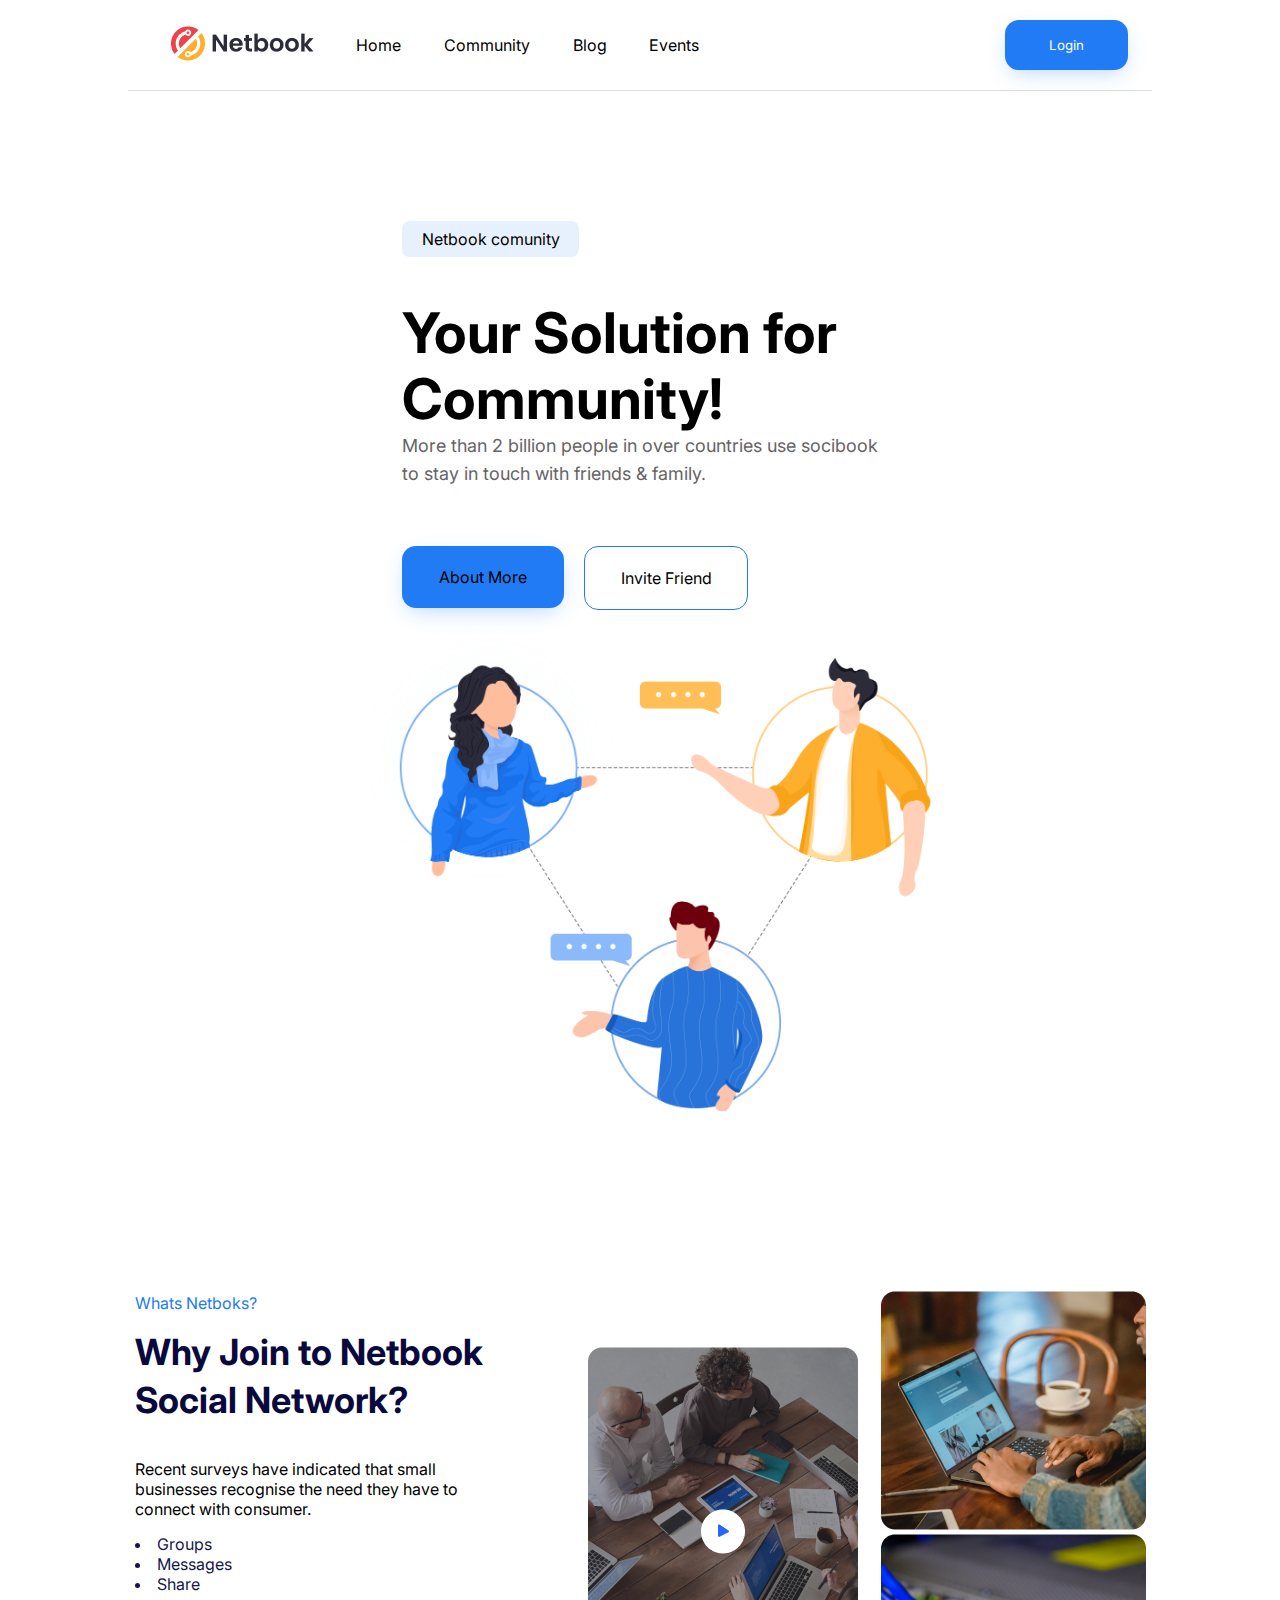
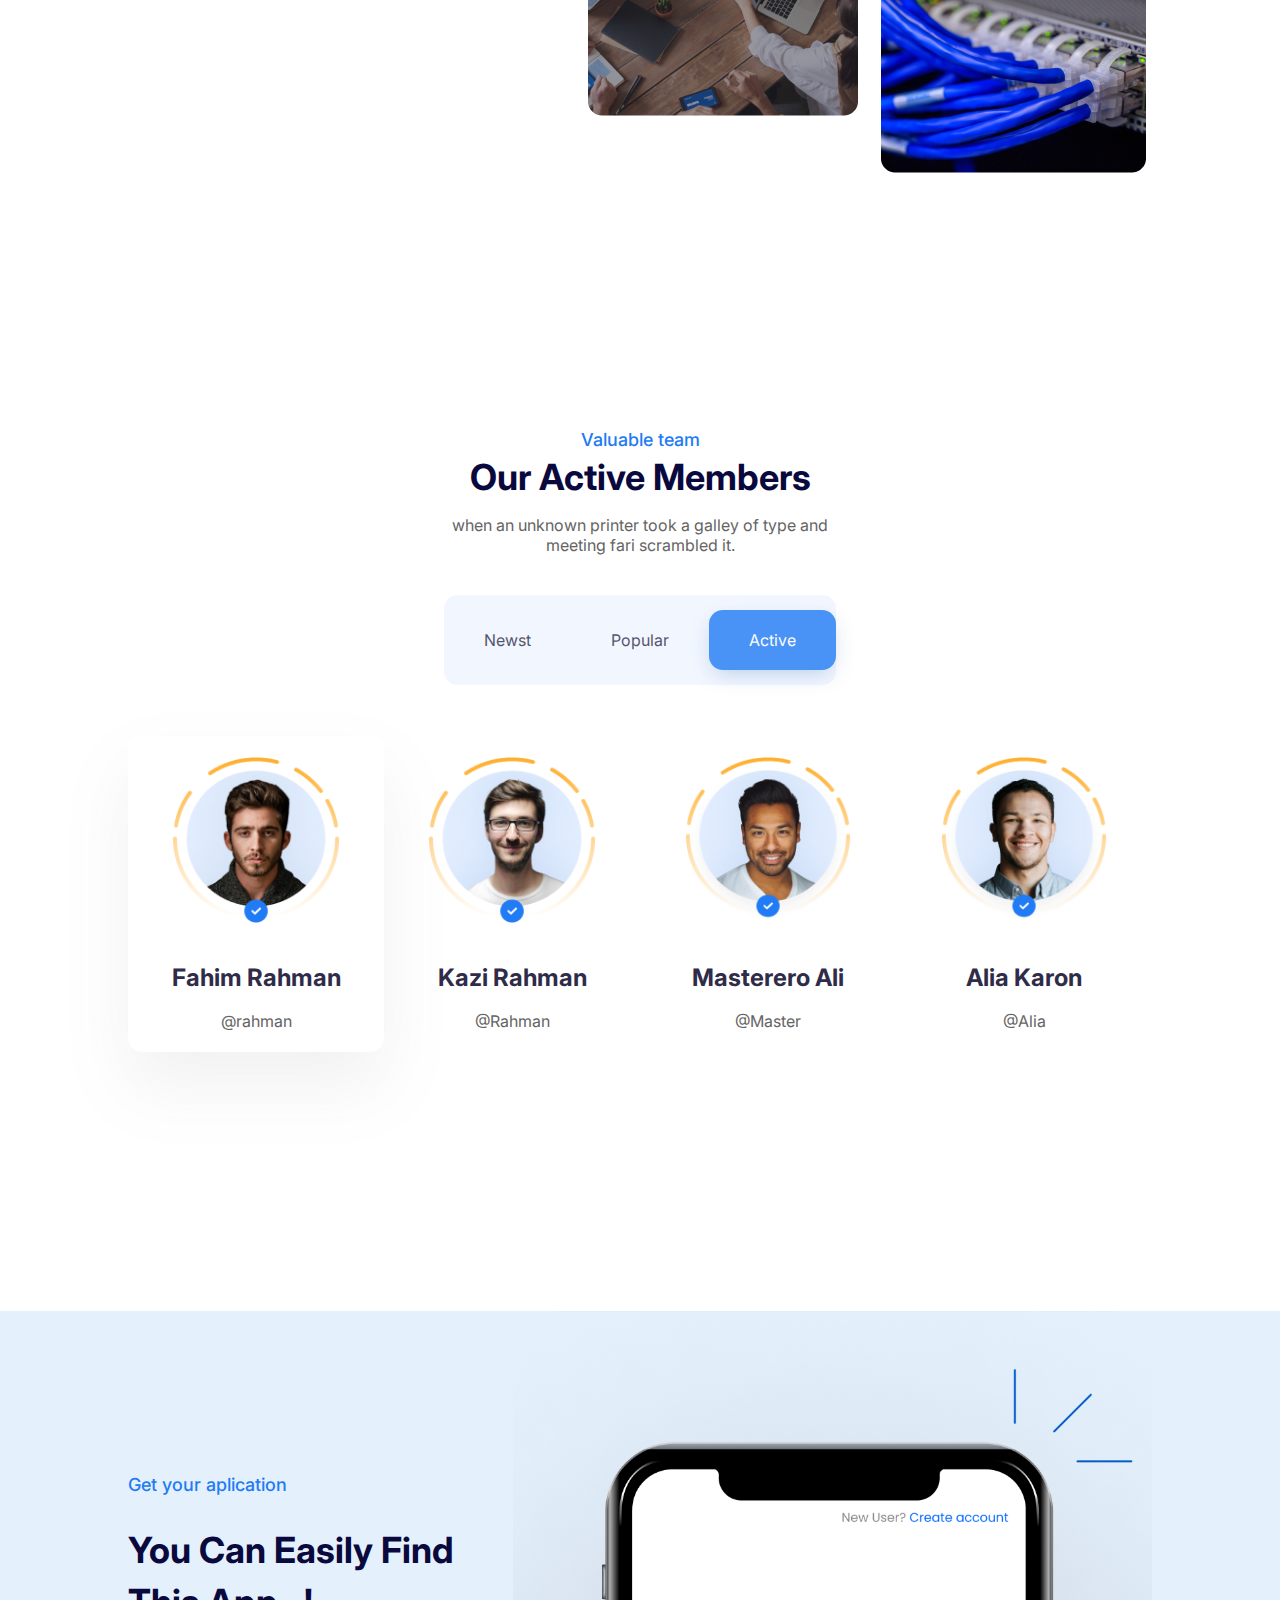
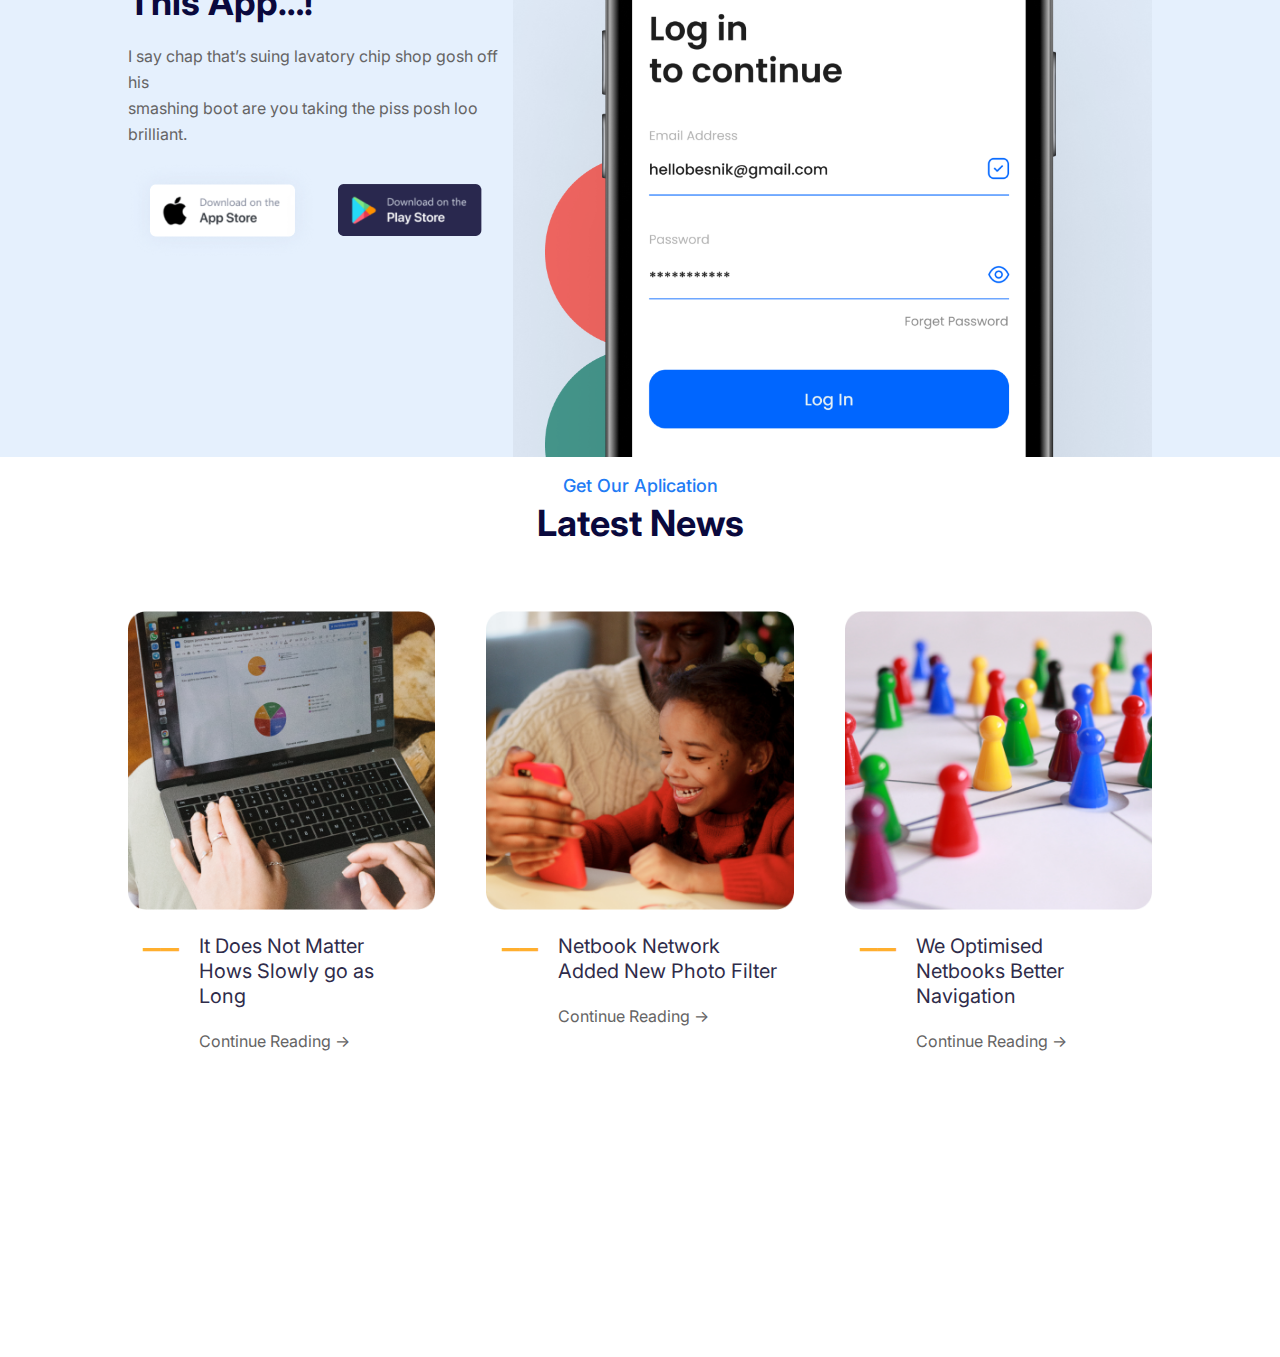
==== commit 4bc11e9d: "toques finais na home" ====
--- a/html/index.html
+++ b/html/index.html
@@ -6,41 +6,74 @@
     <meta http-equiv="X-UA-Compatible" content="IE=edge">
     <meta name="viewport" content="width=device-width, initial-scale=1.0">
     <link rel="stylesheet" href="../css/index.css">
-
+    <title>Netbook</title>
 </head>
+
 <body>
-<!-------------------------------------------------------------NAV BAR-------------------------------------------------------------->
-    <section>
+    <section class="home container">
         <header class="nave-bar">
             <div class="nave-bar-conteudo">
                 <div><img src="../img/logo.png" alt="Netbook"></div>
-                <div><p>Home</p></div>
-                <div><p>Community</p></div>
-                <div><p>Blog</p></div>
-                <div><p>Events</p></div>
-            </div>
-        
+                <div>
+                    <p>Home</p>
+                </div>
+                <div>
+                    <p>Community</p>
+                </div>
+                <div>
+                    <p>Blog</p>
+                </div>
+                <div>
+                    <p>Events</p>
+                </div>
+            </div>
+
             <div class="nav-botao-login">
-            <button><p>Login</p></button>
+                <button>
+                    <p>Login</p>
+                </button>
             </div>
         </header>
 
-        <div>
-            <div>
-
-            </div>
-            <div>
+        <div class="home-conteudo">
+            <div class="home-conteudo-tudo">
+                <div class="home-conteudo-community">
+                    <div>Netbook comunity</div>
+                </div>
+                <div class="home-conteudo-texto">
+                    <!-- <div class="home-conteudo-texto-extra"> -->
+                    <div class="home-conteudo-texto-extra-1">
+                        <p>Your Solution for <br> Community!</p>
+                    </div>
+                    <div class="home-conteudo-texto-extra-2">
+                        More than 2 billion people in over countries use socibook <br>
+                        to stay in touch with friends & family.
+                    </div>
+                    <!-- </div> -->
+                    <div class="home-conteudo-botoes">
+                        <div class="home-conteudo-aboutmore">
+                            About More
+                        </div>
+                        <div class="home-conteudo-invitefriend">
+                            Invite Friend
+                        </div>
+                    </div>
+                </div>
+            </div>
+            <div class="home-img">
+
                 <img src="../img/head.png" alt="">
             </div>
         </div>
     </section>
-<!-------------------------------------------------------------TELA ABOUT US-------------------------------------------------------------->
+
     <section class="aboutus">
-        <div class="tudo container">
+        <div class="tudo">
             <div class="Textoaboutus">
-                <p class="textozul">Whats Netboks?</p>
+                <font color="#217BF4">Whats Netboks?</font>
                 <h1 class="titulo">Why Join to Netbook Social Network?</h1>
-                <p>Recent surveys have indicated that small businesses recognise the need they have to connect with consumer.</p>
+                <p>Recent surveys have indicated that small businesses recognise the need they have to connect with
+                    consumer.</p>
                 <ol>
                     <li>Groups</li>
                     <li>Messages</li>
@@ -50,109 +83,19 @@
             <div class="containerimg">
                 <div class="imagenssmall">
                     <img src="../img/cafe-notebook.png" alt="">
-                    <img src="../img/cabos.png" >
+                    <img src="../img/cabos.png">
                 </div>
                 <div class="imagembig">
                     <img src="../img/reuniao.png" alt="">
-            </div>
-        </div> <!--fim da div total-->
-
-    </section><!--fim da section de sobre nós-->
-
-<!-------------------------------------------------------------TELA COMUNITY-------------------------------------------------------------->
-    <section class="comunity">
-        <div class="container">
-        <div class="containercomunity "><!--div do titulo-->
-            <div class="titulocomunity">Our comunity</div>
-            <h1 class="comunitybold">Community Main Feature</h1>
-            <div class="textocomunity">The wise man therefore always holds in these matters to this principle of selection.</div>
-        </div><!--fim da div do titulo-->
-
- <!--===================================================================================================================================-->
-     <div class="retangulos"> 
-        <div class="retanguloesquerda">
-            <div class="retangulofriend"><!--div do quadrado members-->
-            
-                <div class="Friendsimg">
-                    <img src="../img/member.png" alt="">
-                </div>
-                
-                <div class="Friendstext">
-                    <h2>Members, Friends</h2>
-                    <br>
-                    <p>Members, Friends Connection ( like followers ), Private Message</p>
-                </div>
-                
-            </div><!--fim da div do quadrado members-->
-
-    <!--===================================================================================================================================-->
-            <div class="retanguloforum"><!--div do quadrado forum-->
-                    <!-- <div class="forum"> -->
-                <div class="forumimg">
-                    <img src="../img/chat.png" alt="">
-                </div>
-                <div class="forumtext">
-                    <h2>Forum</h2>
-                    <br>
-                    <p>Forum is ready by BBPress. Your users can make topics and talk.</p>
-                </div>
-            </div><!-- fim da div do quadrado forum-->
-    <!--===================================================================================================================================-->
-                <div class="retangulolist"><!--div do quadrado list-->
-                    <div class="listimg">
-                        <img src="../img/list-build.png" alt="">
-                    </div>
-                    <div class="listtext">
-                        <h2>List Builder</h2>
-                        <br>
-                        <p>Members, Groups list can be modified by drag & drop live builder.</p>
-                    </div>
-
-                </div><!--fim da div do quadrado list-->
-        </div>
-    <!--===================================================================================================================================-->
-    <div class="retangulodireita">
-            <div class="retangulogroups"><!--div do quadrado group-->
-                <div class="groupsimg">
-                    <img src="../img/group.png" alt="">
-                </div>
-                <div class="groupstext">
-                    <h2>Groups</h2>
-                    <br>
-                    <p>Your users can create groups to let other users to join and talk</p>
-                </div>
-            </div><!--fim da div do quadrado group-->
-    <!--===================================================================================================================================-->
-            <div class="retangulocustom"><!--div do quadrado custom-->
-                <div class="customimg">
-                    <img src="../img/custom-icon.png" alt="">
-                </div>
-                <div class="customtext">
-                    <h2>Custom Module</h2>
-                    <br>
-                    <p>You can create Members, Groups Module. We already created 3 modules. It's by drag & drop live builder.</p>
-                </div>
-            </div><!--fim da div do quadrado custom-->
-    <!--===================================================================================================================================-->
-        
-            <div class="retanguloscroll"><!--div do quadrado custom-->
-                <div class="scrollimg">
-                    <img src="../img/list-icon.png" alt="">
-                </div>
-                <div class="scrolltext">
-                    <h2>List Scroll Effects</h2>
-                    <br>
-                    <p>8 different scroll effects are ready.
-                        You can always change by your tastes.</p>
-                </div>
-            </div><!--fim da div do quadrado custom-->
-            </div>
-    </div>
-    </div>
-</section> <!--fim da section da tela comunidade-->
-
-
-<!-------------------------------------------------------------TELA MEMBROS-------------------------------------------------------------->    <section class="membros">
+                </div>
+            </div>
+            <!--fim da div total-->
+
+
+
+    </section>
+
+    <section class="membros">
         <div class="container ocupa-janela">
 
             <div class="textocima">
@@ -204,6 +147,86 @@
         </div>
     </section>
 
+    <section class="publi container">
+        <div class="publi-conteudo"> 
+            <div class="publi-conteudo-textos">
+                <div>
+                    <div class="publi-conteudo-textos1">Get your aplication</div>
+                </div>
+                <div>
+                    <p class="publi-conteudo-textos2">You Can Easily Find 
+                        This App…!</p>
+                </div>
+                <div class="publi-conteudo-textos3">
+                    <p>I say chap that’s suing lavatory chip shop gosh off his <br> smashing boot are you taking the piss posh loo brilliant.</p>
+                </div>
+
+                <div class="publi-conteudo-textos-botoes">
+                    <div class="apple-pic"><img src="../img/image 288.png" alt=""></div>
+                    <div class="playstore-pic"><img src="../img/image 291.png" alt=""></div>
+                </div>
+            </div>     
+        </div>
+
+        <div class="publi-img">
+            <img src="../img/mobile-screen.png" alt="">
+        </div>
+    </section>
+
+    <section class="latest-news">
+        <div class="container ocupa-janela">
+
+            <div class="textocima">
+                <div class="azul-valuable">Get Our Aplication</div>
+                <div class="our-active">Latest News</div>
+            </div>
+
+            <div class="fotos-container">
+
+                <div class="bloco-fotos">
+                    <img class="img-news" src="../img/notebook.png" alt="é um notebook">
+
+                    <div class="traco-foto-texto">
+                        <div class="traco"> __</div>
+                        <div class="texto-foto">
+                            <div> It Does Not Matter Hows Slowly go as Long</div>
+                            <div class="texto-baixo"> Continue Reading →</div>
+                        </div>
+                    </div>
+
+                </div>
+
+                <div class="bloco-fotos">
+                    <img class="img-news" src="../img/familia.png" alt="é uma familia">
+
+                    <div class="traco-foto-texto">
+                        <div class="traco"> __</div>
+                        <div class="texto-foto">
+                            <div> Netbook Network Added New Photo Filter</div>
+                            <div class="texto-baixo"> Continue Reading →</div>
+                        </div>
+                    </div>
+
+                </div>
+
+                <div class="bloco-fotos">
+                    <img class="img-news" src="../img/pinos.png" alt="é uns pino">
+
+                    <div class="traco-foto-texto">
+                        <div class="traco"> __</div>
+                        <div class="texto-foto">
+                            <div>We Optimised Netbooks Better Navigation</div>
+                            <div class="texto-baixo"> Continue Reading →</div>
+                        </div>
+                    </div>
+                </div>
+
+            </div>
+            <!--fotos-conteiner-->
+
+
+        </div>
+    </section>
 
 </body>
 
--- a/css/index.css
+++ b/css/index.css
@@ -10,18 +10,17 @@
     padding-left: 10vw;
     padding-right: 10vw;
 }
-
 .ocupa-janela{
     height: 100vh;
 }
 
-/* ==========================================================================HEADER/NAV  ==============================================================================*/
+/* HEADER/NAV  */
 .nave-bar{
     display: flex;
     justify-content: space-evenly;
     flex-direction: row;
     align-items: center;
-    border-bottom: 1px solid black;
+    border-bottom: 1px solid #00000021;
 }
 
 .nave-bar-conteudo{
@@ -57,18 +56,109 @@
 
 .nave-bar-conteudo div{
     padding-left:5%;
-}
-
-/* ========================================================================================ABOUT US======================================================================= */
+} 
+
+.home-img{
+    display: flex;
+    /* justify-content: space-around; */
+    align-items: center;
+}
+
+
+.home-img img{
+    width: 585.52px;
+    height: 501.47px;
+}
+
+.home-conteudo-community{
+    margin-top: 58px;
+    width: 177px;
+    height: 36px;
+    border-radius: 10px;
+    display: flex;
+    align-items: center;
+    justify-content: center;
+    background: #e7f1fe;
+    border-radius: 8px;
+    
+}
+
+.home-conteudo-tudo{
+    padding-top: 7%;
+}
+
+.home-conteudo-botoes{
+    display: flex;
+    justify-content: flex-start;
+    gap: 20px;
+}
+
+.home-conteudo-texto{
+    padding-top:9%;
+}
+
+.home-conteudo-texto-extra-1{
+    font-family: 'Inter';
+    font-style: normal;
+    font-weight: 700;
+    font-size: 56px;
+    line-height: 66px;
+}
+
+.home-conteudo-texto-extra-2{
+    font-family: 'Inter';
+    font-style: normal;
+    font-weight: 400;
+    font-size: 18px;
+    line-height: 28px;
+    color: #656464;
+}
+
+.home-conteudo-aboutmore{
+    margin-top: 58px;
+    width: 162px;
+    height: 62px;
+    border-radius: 10px;
+    display: flex;
+    align-items: center;
+    justify-content: center;
+    background: #217BF4;
+    border-radius: 14px;
+    box-shadow: 0px 7px 22px -6px rgba(33, 123, 244, 0.34);
+}
+
+.home-conteudo-invitefriend{
+    margin-top: 58px;
+    width: 162px;
+    height: 62px;
+    border-radius: 10px;
+    display: flex;
+    align-items: center;
+    justify-content: center;
+    border: 1px solid #217bf4;
+    border-radius: 14px;
+}
+
+.home-conteudo-community div{
+    opacity:1;
+}
+
+.home-conteudo{
+    display: flex;
+    flex-wrap: wrap;
+    justify-content: space-around;
+}
+
+/* ABOUT US */
 .aboutus{
     background-color: white;
     height: 100vh;
 
 }
-
 .aboutus .tudo{
     display: flex;
-    align-items: center; 
+    align-items: center;
+    gap: 100px;
 }
 
 .aboutus .tudo .Textoaboutus{
@@ -77,12 +167,8 @@
     flex-direction: column;
     align-items:flex-start;
     gap: 15px;
-}
-
-.aboutus .tudo .Textoaboutus .textoazul{
-    color: #217BF4;
-    font-weight: 500;
-
+    padding-left: 135px;
+    /* margin-right: 190px; */
 }
 
 .aboutus .tudo .Textoaboutus .titulo{
@@ -101,6 +187,7 @@
     display: flex;
     align-items: center;
     flex-direction: row-reverse;
+    padding-right: 134px;
     gap: 23px;
     
 }
@@ -129,11 +216,9 @@
 }
 
 
-/* ======================================================================MEMBROS =================================================================================*/
+/* MEMBROS */
 .membros {
     width: 100%;
-
-
 }
 
 .membros .container .textocima {
@@ -237,215 +322,146 @@
 .membros .container .team .card-homem .arroba-homem {
     color: #656464;
 }
-
-
-/* ================================================================TELA COMUNIDADE ============================================================================== */
-.comunity{
-    background-image: linear-gradient(0deg, rgba(241, 246, 253, 0) 1.63%, #F1F6FD 20.5%, #F1F6FD 58.57%, #FFFFFF 100%); ;
+ /* PUBLICIDADE */
+
+ .publi{
+    padding-left: 10vw;
+    padding-right: 10vw;
+    background-color: #E5F0FD;
+    display: flex;
+    justify-content: space-between;
+}
+
+.publi-img img{
+    width: 639px;
+}
+
+.publi-conteudo{
+    display: flex;
+    /* flex-direction: row-reverse; */
+}
+
+.publi-conteudo-textos{
+    display: flex;
+    flex-direction: column;
+    justify-content: center;
+}
+.publi-conteudo-textos1{
+    font-family: 'Inter';
+    font-style: normal;
+    font-weight: 500;
+    font-size: 18px;
+    line-height: 18px;
+    color: #217BF4;
+}
+
+.publi-conteudo-textos2{
+    font-family: 'Inter';
+    font-style: normal;
+    font-weight: 700;
+    font-size: 36px;
+    line-height: 52px;
+    color: #0A093D;
+}
+
+.publi-conteudo-textos3{
+    font-family: 'Inter';
+    font-style: normal;
+    font-weight: 400;
+    font-size: 16px;
+    line-height: 26px;
+    color: #656464;
+}
+.publi-conteudo-textos div{
+    padding-bottom: 15px;
+}
+
+.publi-conteudo-textos-botoes{
+    display: flex;
+    align-items: center;
+}
+
+.publi-img{
+    display: flex;
+}
+
+.apple-pic{
+    padding-right: 20px;
+} 
+
+/* Latest News */
+
+.latest-news {
+
     width: 100%;
-    
-}
-
-.comunity p{
-
-    font-size: 14px;
-}
-
-.comunity .containercomunity{
-    display: flex;
-    align-items: center;
-    flex-direction: column;
-    
-}
-.comunity .containercomunity .titulocomunity{
-    
-        color: #217BF4;
-        font-weight: 500;
-        margin-top: 20px;
-        margin-bottom: 10px;
-        font-size: 18px;
-        line-height: 18px;
-}
-.comunity .containercomunity .comunitybold{
+
+}
+
+.latest-news .container .textocima {
+    display: flex;
+    align-items: center;
+    flex-direction: column;
+}
+
+.latest-news .container .textocima .azul-valuable {
+    color: #217BF4;
+    font-weight: 500;
+    margin-top: 20px;
+    margin-bottom: 10px;
+    font-size: 18px;
+    line-height: 18px;
+}
+
+.latest-news .container .textocima .our-active {
     font-weight: 700;
     font-size: 36px;
     margin-bottom: 20px;
     line-height: 36px;
     color: #0A093D;
-}
-
-.comunity .containercomunity .textocomunity{
+
+}
+.latest-news .container .fotos-container{
+
+    display: flex;
+    flex-direction: row;
+    justify-content: space-between;
+    margin-top: 50px;
+
+}
+
+.latest-news .container .fotos-container .bloco-fotos{
+
+    width: 30%; 
+}
+
+.latest-news .container .fotos-container .bloco-fotos .img-news{
+    width: 100%;
+}
+
+.latest-news .container .fotos-container .bloco-fotos .traco-foto-texto{
+    width: 90%;
+    padding-left: 5%;
+    line-height: 25px;
+    color: #2F2C4A;
+    font-size: 20px;
+    margin-top: 20px;
+    display: flex;
+}
+
+.latest-news .container .fotos-container .bloco-fotos .traco-foto-texto .traco{
+
+    margin-right: 20px;
+    color: #FFAF2E;
+    font-size: 40px;
+    margin-top: -13px; 
+    
+}
+
+.latest-news .container .fotos-container .bloco-fotos .texto-foto .texto-baixo{
     color: #656464;
-    width: 40vw;
-    text-align: center;
-}
-/*====================================================================================================================*/
-.comunity .retangulos{
-   display: flex;
-   flex-direction: row;
-   /* width: 60%; */
-   margin-top: 50px;
-    
-}
-.retanguloesquerda{
-    display: flex;
-   flex-direction: column;
-   gap: 35px;
-   /* justify-content: center; */
-   padding-right: 40px;
-}
-.comunity .retangulofriend {
-    width: 500px;
-    height: 182px;
-    /* left: 176px;
-    top: 262px; */
-    background: #FFFFFF;
-    box-shadow: 14px 22px 52px -12px rgba(127, 127, 127, 0.13);
-    border-radius: 14px;
-    display: flex;
-    
-}
-.comunity .retangulofriend .Friendsimg{
-    display: flex;
-    align-items: center;
-    padding-left: 25px;
-}
-.comunity .retangulofriend .Friendstext{
-    /* margin-top: 10%; */
-    display: flex;
-    width: 60%;
-    height: 500px;
-    flex-direction: column;
-    flex-wrap: wrap;
-    /* padding-right: 50px; */
-    padding-top: 50px;
-}
-.comunity .retanguloforum {
-    /* margin: 20px; */
-        width: 500px;
-       height: 182px;
-       /* left: 176px;
-       top: 262px; */
-       background: #FFFFFF;
-       box-shadow: 14px 22px 52px -12px rgba(127, 127, 127, 0.13);
-       border-radius: 14px;
-       display: flex;
-
-   }
-.comunity .retanguloforum .forumimg{
-    display: flex;
-    align-items: center;
-    padding-left: 25px;
-}
-.comunity .retanguloforum .forumtext{
-    margin-top: 10%;
-    display: flex;
-    width: 60%;
-    height: 500px;
-    flex-direction: column;
-    flex-wrap: wrap;
-}
-.comunity .retangulolist {
-    /* margin: 20px; */
-    width: 500px;
-    height: 182px;
-    left: 176px;
-    top: 262px;
-    background: #FFFFFF;
-    box-shadow: 14px 22px 52px -12px rgba(127, 127, 127, 0.13);
-    border-radius: 14px;
-    display: flex;
-}
-.comunity .retangulolist .listimg{
-    display: flex;
-    align-items: center;
-    padding-left: 25px;
-}
-.comunity .retangulolist .listtext{
-    margin-top: 10%;
-    display: flex;
-    width: 60%;
-    height: 500px;
-    flex-direction: column;
-    flex-wrap: wrap;
-}
-/*==============================================================================================================*/
-.comunity .retangulodireita{
-    gap: 35px;
-   display: flex;
-   flex-direction: column;
-   justify-content: center;
-}
-.comunity .retangulogroups {
-    /* margin: 20px; */
-    width: 500px;
-    height: 182px;
-    left: 176px;
-    top: 262px;
-    background: #FFFFFF;
-    box-shadow: 14px 22px 52px -12px rgba(127, 127, 127, 0.13);
-    border-radius: 14px;
-    display: flex;
-}
-.comunity .retangulogroups .groupsimg{
-    display: flex;
-    align-items: center;
-    padding-left: 25px;
-}
-.comunity .retangulogroups .groupstext{
-    margin-top: 10%;
-    display: flex;
-    width: 60%;
-    height: 500px;
-    flex-direction: column;
-    flex-wrap: wrap;
-}
-.comunity .retangulocustom{
-    /* margin: 20px; */
-    width: 500px;
-    height: 182px;
-    left: 176px;
-    top: 262px;
-    background: #FFFFFF;
-    box-shadow: 14px 22px 52px -12px rgba(127, 127, 127, 0.13);
-    border-radius: 14px;
-    display: flex;
-}
-.comunity .retangulocustom .customimg{
-
-    display: flex;
-    align-items: center;
-    padding-left: 25px;
-}
-.comunity .retangulocustom .customtext{
-    margin-top: 10%;
-    display: flex;
-    width: 60%;
-    height: 500px;
-    flex-direction: column;
-    flex-wrap: wrap;
-}
-.comunity .retanguloscroll{
-    /* margin: 20px; */
-    width: 500px;
-    height: 182px;
-    left: 176px;
-    top: 262px;
-    background: #FFFFFF;
-    box-shadow: 14px 22px 52px -12px rgba(127, 127, 127, 0.13);
-    border-radius: 14px;
-    display: flex;
-}
-.comunity .retanguloscroll .scrollimg{
-    display: flex;
-    align-items: center;
-    padding-left: 25px;
-}
-.comunity .retanguloscroll .scrolltext{
-    margin-top: 10%;
-    display: flex;
-    width: 60%;
-    height: 500px;
-    flex-direction: column;
-    flex-wrap: wrap;
-}+    font-size: 16px;
+    margin-top: 20px;
+}
+
+
+
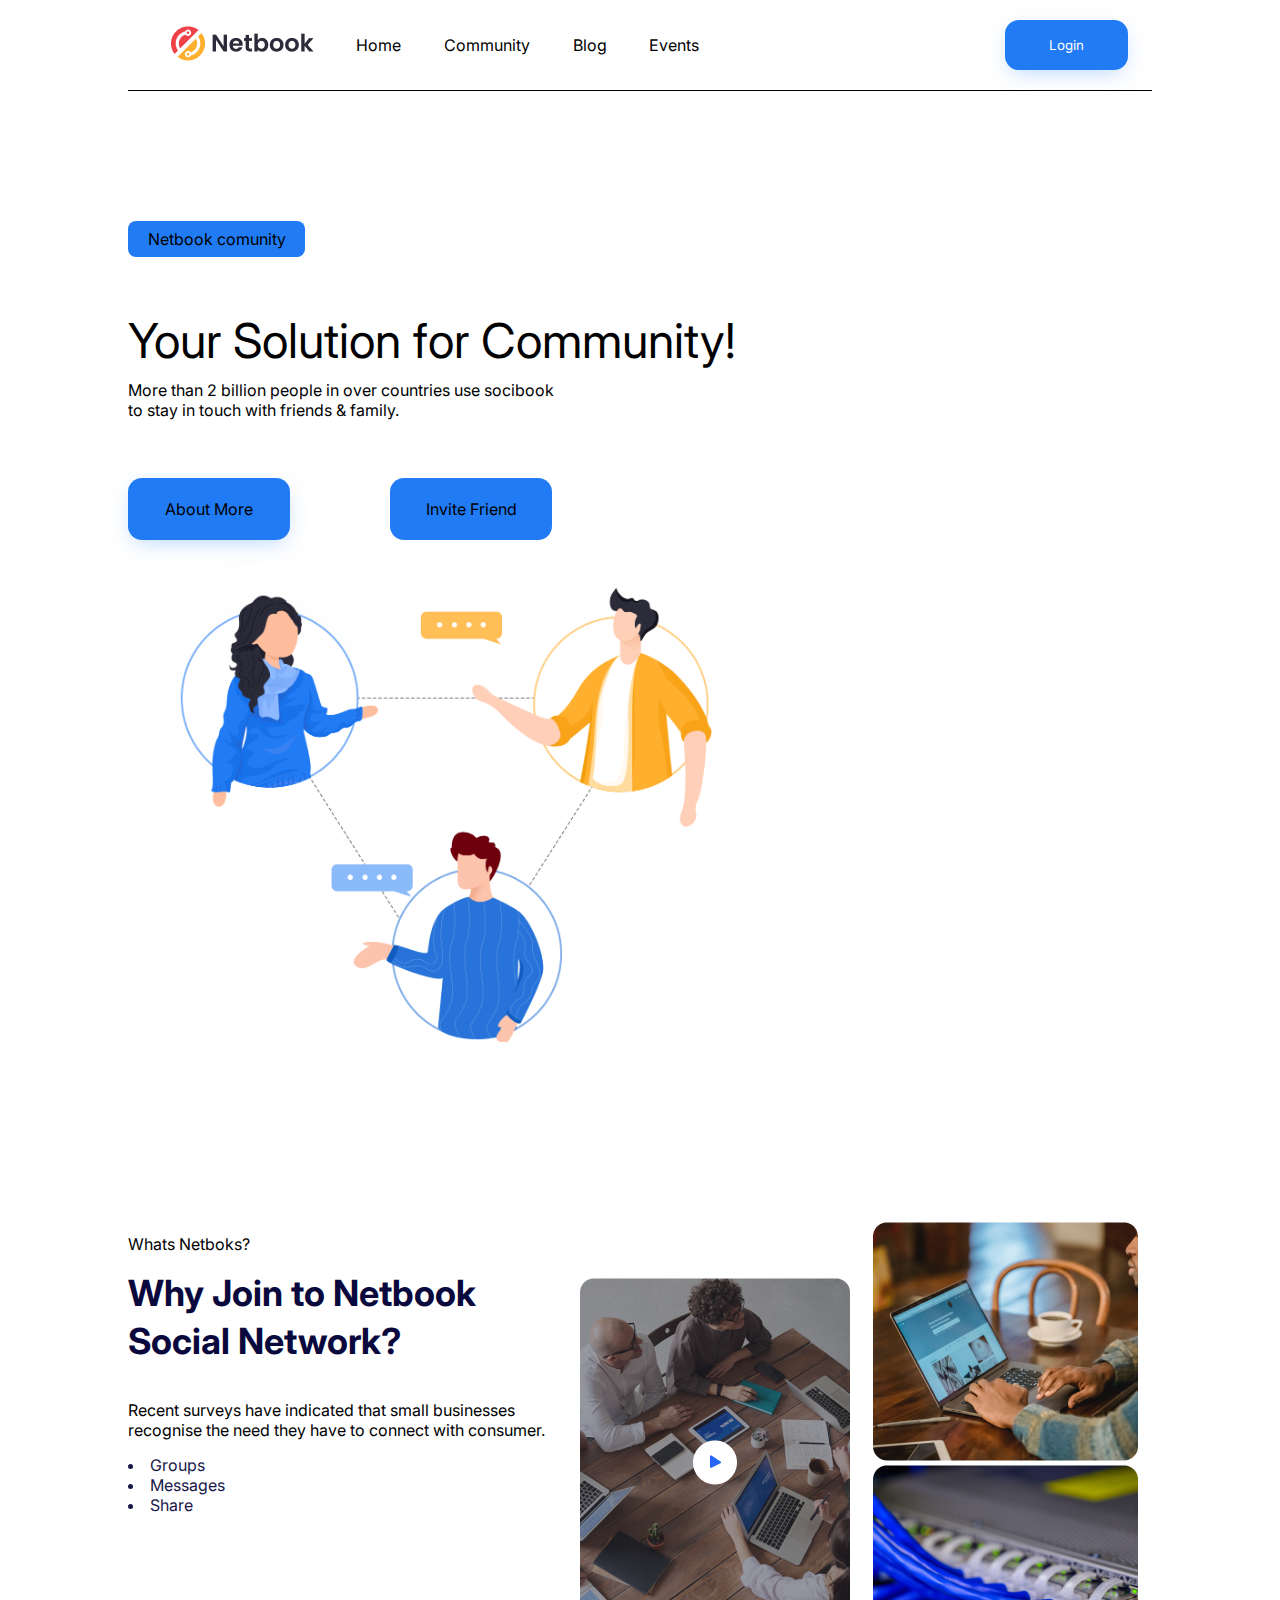
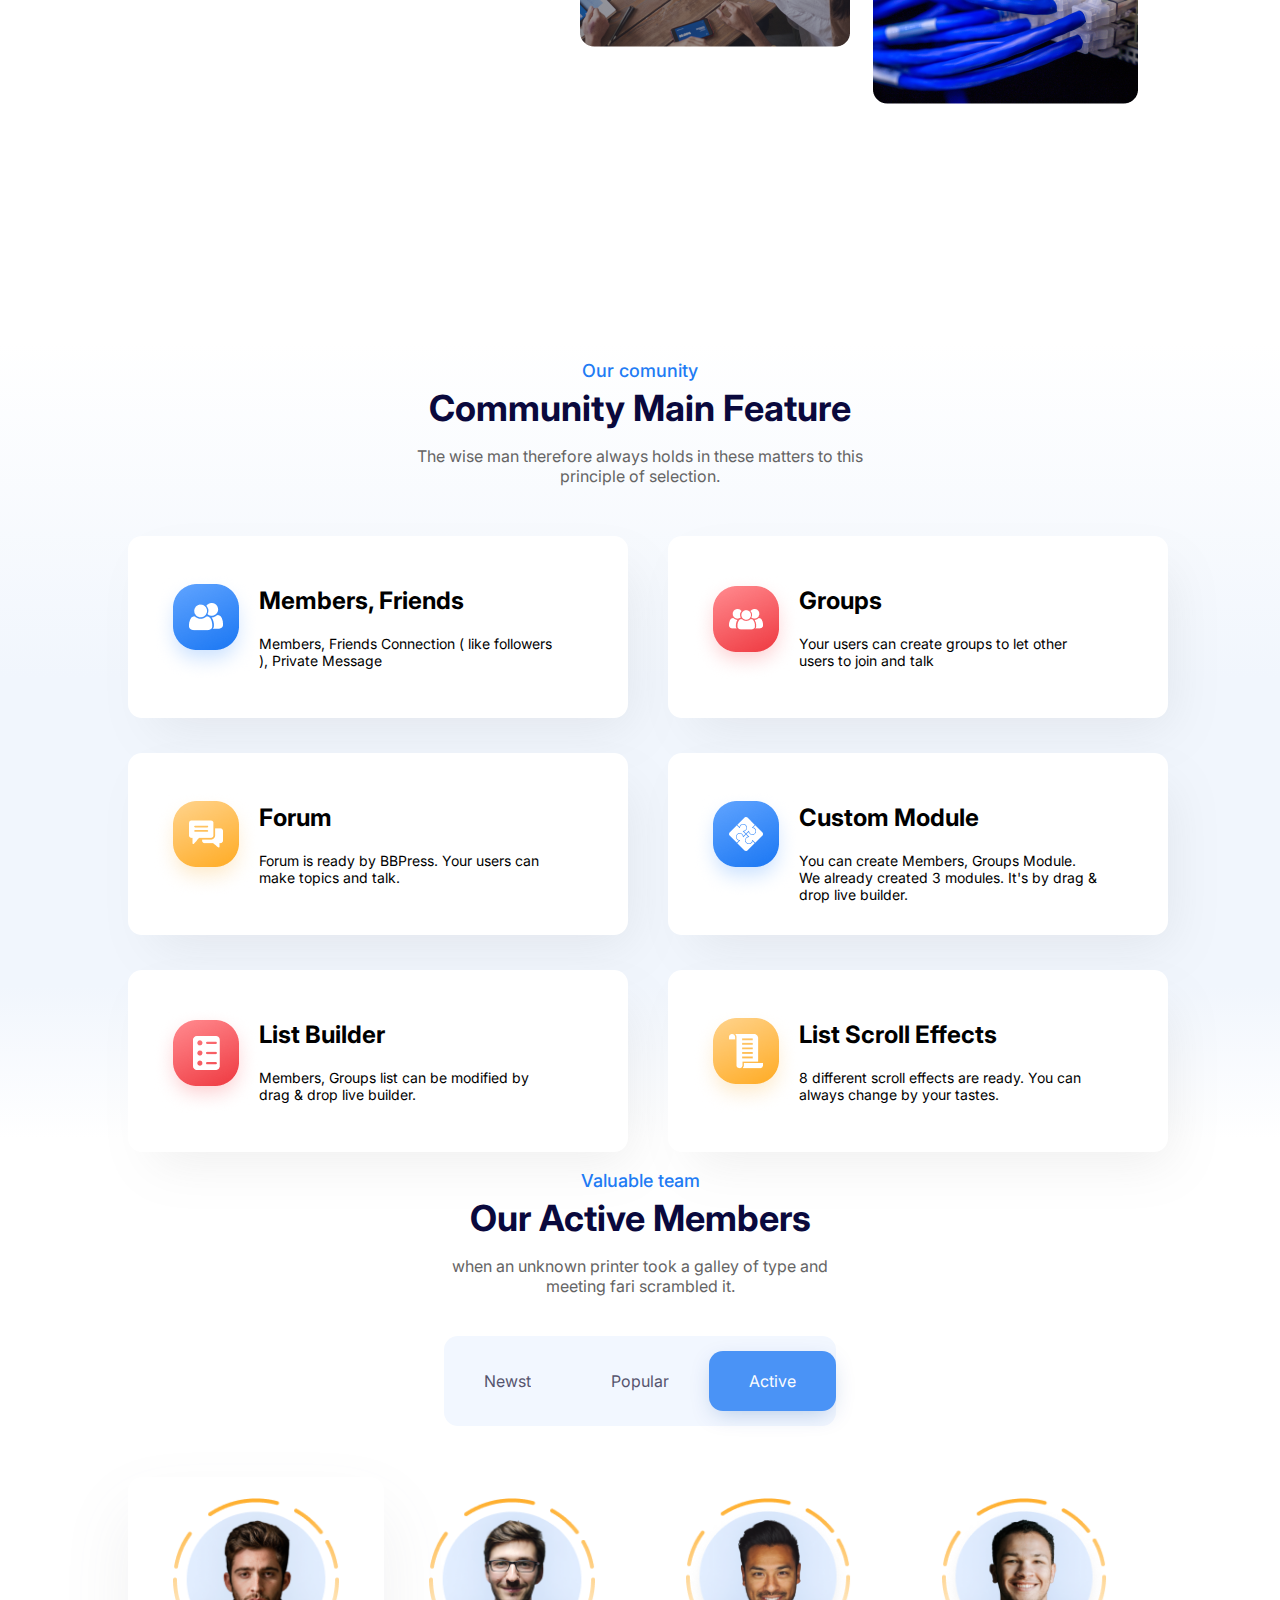
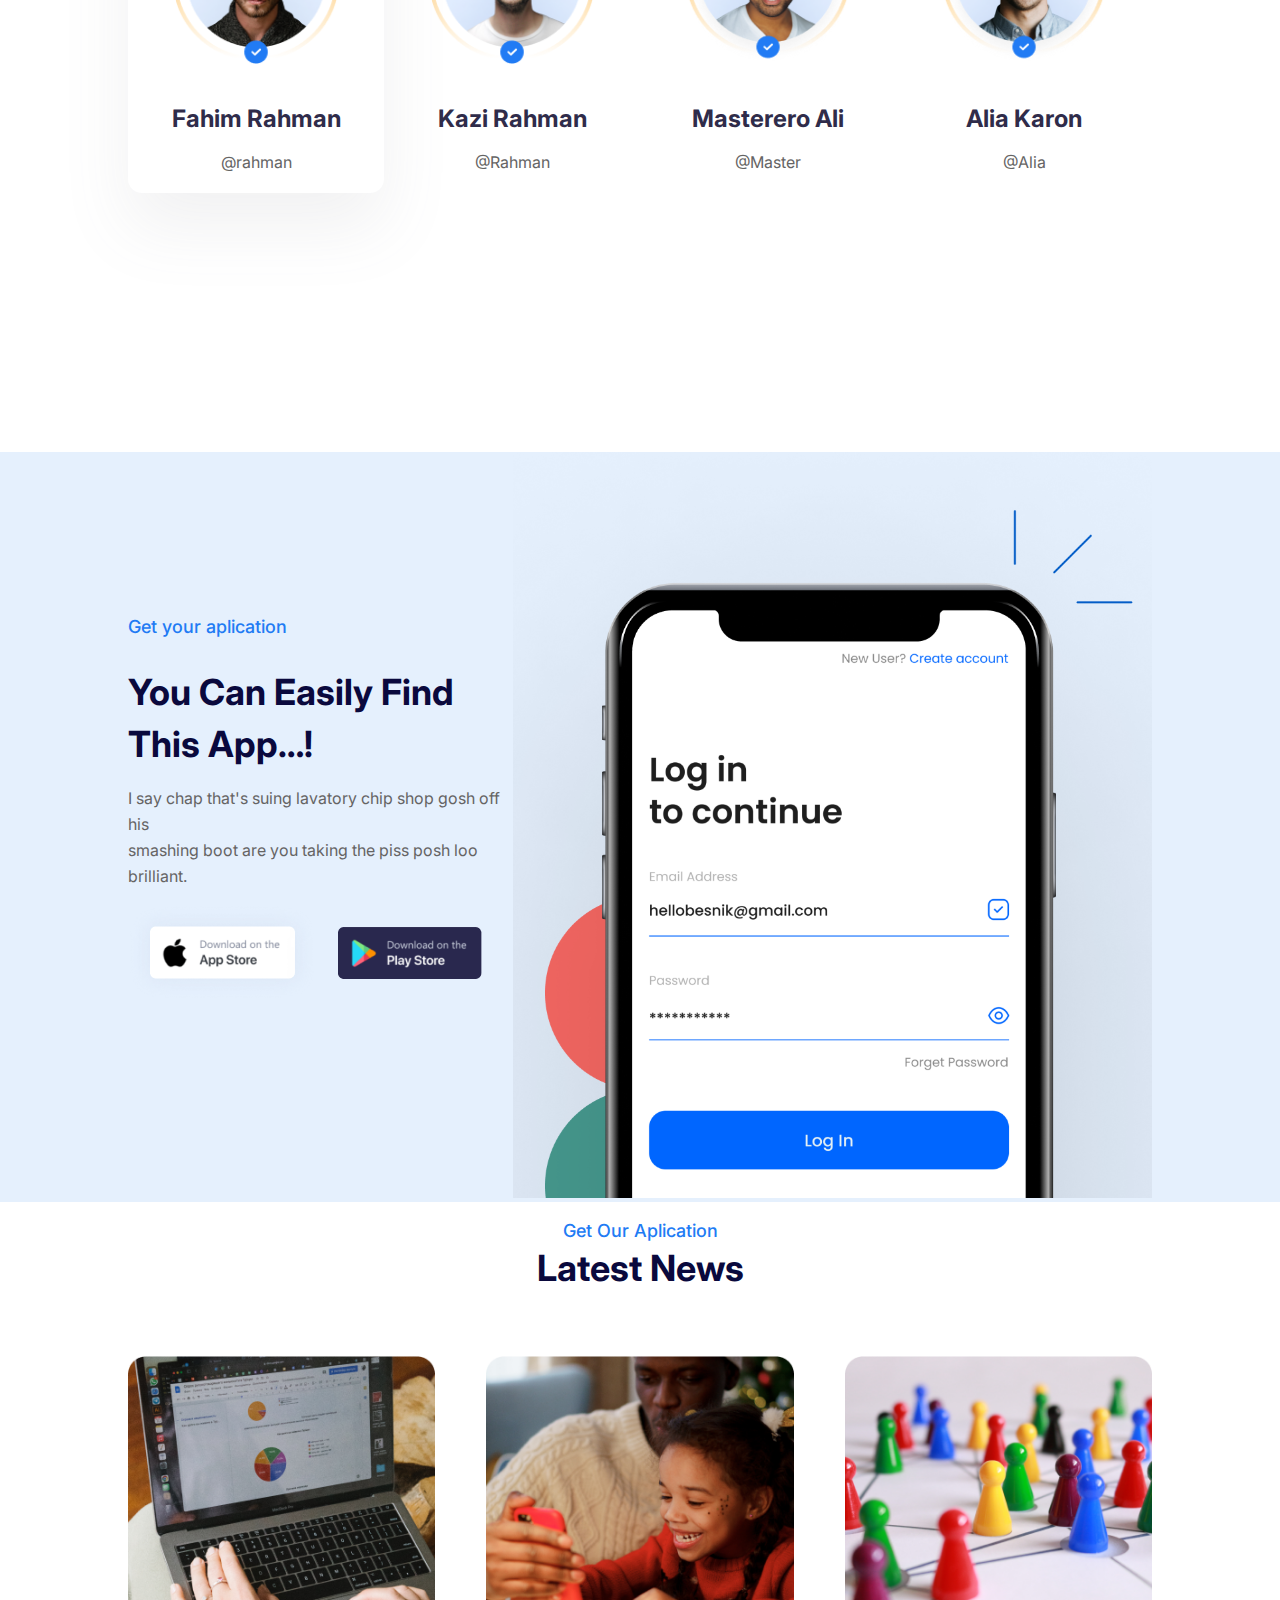
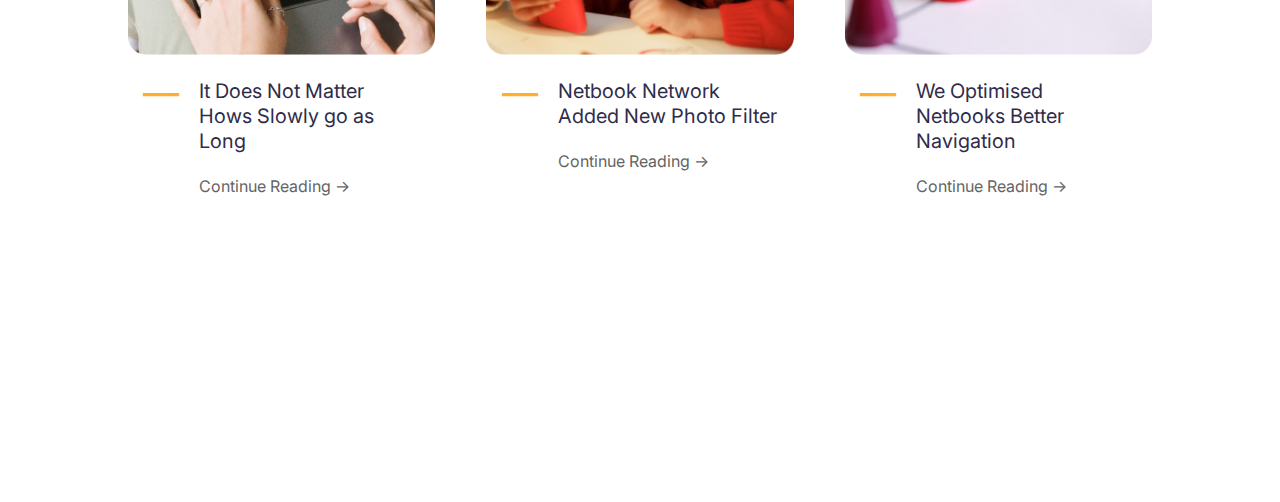
==== commit 7c602c5f: "commit novo comunity" ====
--- a/html/index.html
+++ b/html/index.html
@@ -43,7 +43,7 @@
                 <div class="home-conteudo-texto">
                     <!-- <div class="home-conteudo-texto-extra"> -->
                     <div class="home-conteudo-texto-extra-1">
-                        <p>Your Solution for <br> Community!</p>
+                        <p>Your Solution for Community!</p>
                     </div>
                     <div class="home-conteudo-texto-extra-2">
                         More than 2 billion people in over countries use socibook <br>
@@ -66,11 +66,11 @@
             </div>
         </div>
     </section>
-
+<!-------------------------------------------------------------TELA ABOUT US-------------------------------------------------------------->
     <section class="aboutus">
-        <div class="tudo">
+        <div class="tudo container">
             <div class="Textoaboutus">
-                <font color="#217BF4">Whats Netboks?</font>
+                <p class="textozul">Whats Netboks?</p>
                 <h1 class="titulo">Why Join to Netbook Social Network?</h1>
                 <p>Recent surveys have indicated that small businesses recognise the need they have to connect with
                     consumer.</p>
@@ -92,10 +92,102 @@
             <!--fim da div total-->
 
 
-
-    </section>
-
-    <section class="membros">
+    </section><!--fim da section de sobre nós-->
+
+<!-------------------------------------------------------------TELA COMUNITY-------------------------------------------------------------->
+    <section class="comunity">
+        <div class="container">
+        <div class="containercomunity "><!--div do titulo-->
+            <div class="titulocomunity">Our comunity</div>
+            <h1 class="comunitybold">Community Main Feature</h1>
+            <div class="textocomunity">The wise man therefore always holds in these matters to this principle of selection.</div>
+        </div><!--fim da div do titulo-->
+
+ <!--===================================================================================================================================-->
+     <div class="retangulos"> 
+        <div class="retanguloesquerda">
+            <div class="retangulofriend"><!--div do quadrado members-->
+            
+                <div class="Friendsimg">
+                    <img src="../img/member.png" alt="">
+                </div>
+                
+                <div class="Friendstext">
+                    <h2>Members, Friends</h2>
+                    <br>
+                    <p>Members, Friends Connection ( like followers ), Private Message</p>
+                </div>
+                
+            </div><!--fim da div do quadrado members-->
+
+    <!--===================================================================================================================================-->
+            <div class="retanguloforum"><!--div do quadrado forum-->
+                    <!-- <div class="forum"> -->
+                <div class="forumimg">
+                    <img src="../img/chat.png" alt="">
+                </div>
+                <div class="forumtext">
+                    <h2>Forum</h2>
+                    <br>
+                    <p>Forum is ready by BBPress. Your users can make topics and talk.</p>
+                </div>
+            </div><!-- fim da div do quadrado forum-->
+    <!--===================================================================================================================================-->
+                <div class="retangulolist"><!--div do quadrado list-->
+                    <div class="listimg">
+                        <img src="../img/list-build.png" alt="">
+                    </div>
+                    <div class="listtext">
+                        <h2>List Builder</h2>
+                        <br>
+                        <p>Members, Groups list can be modified by drag & drop live builder.</p>
+                    </div>
+
+                </div><!--fim da div do quadrado list-->
+        </div>
+    <!--===================================================================================================================================-->
+    <div class="retangulodireita">
+            <div class="retangulogroups"><!--div do quadrado group-->
+                <div class="groupsimg">
+                    <img src="../img/group.png" alt="">
+                </div>
+                <div class="groupstext">
+                    <h2>Groups</h2>
+                    <br>
+                    <p>Your users can create groups to let other users to join and talk</p>
+                </div>
+            </div><!--fim da div do quadrado group-->
+    <!--===================================================================================================================================-->
+            <div class="retangulocustom"><!--div do quadrado custom-->
+                <div class="customimg">
+                    <img src="../img/custom-icon.png" alt="">
+                </div>
+                <div class="customtext">
+                    <h2>Custom Module</h2>
+                    <br>
+                    <p>You can create Members, Groups Module. We already created 3 modules. It's by drag & drop live builder.</p>
+                </div>
+            </div><!--fim da div do quadrado custom-->
+    <!--===================================================================================================================================-->
+        
+            <div class="retanguloscroll"><!--div do quadrado custom-->
+                <div class="scrollimg">
+                    <img src="../img/list-icon.png" alt="">
+                </div>
+                <div class="scrolltext">
+                    <h2>List Scroll Effects</h2>
+                    <br>
+                    <p>8 different scroll effects are ready.
+                        You can always change by your tastes.</p>
+                </div>
+            </div><!--fim da div do quadrado custom-->
+            </div>
+    </div>
+    </div>
+</section> <!--fim da section da tela comunidade-->
+
+
+<!-------------------------------------------------------------TELA MEMBROS-------------------------------------------------------------->    <section class="membros">
         <div class="container ocupa-janela">
 
             <div class="textocima">
@@ -158,7 +250,7 @@
                         This App…!</p>
                 </div>
                 <div class="publi-conteudo-textos3">
-                    <p>I say chap that’s suing lavatory chip shop gosh off his <br> smashing boot are you taking the piss posh loo brilliant.</p>
+                    <p>I say chap that's suing lavatory chip shop gosh off his <br> smashing boot are you taking the piss posh loo brilliant.</p>
                 </div>
 
                 <div class="publi-conteudo-textos-botoes">
--- a/css/index.css
+++ b/css/index.css
@@ -14,13 +14,13 @@
     height: 100vh;
 }
 
-/* HEADER/NAV  */
+/* ==========================================================================HEADER/NAV  ==============================================================================*/
 .nave-bar{
     display: flex;
     justify-content: space-evenly;
     flex-direction: row;
     align-items: center;
-    border-bottom: 1px solid #00000021;
+    border-bottom: 1px solid black;
 }
 
 .nave-bar-conteudo{
@@ -60,8 +60,7 @@
 
 .home-img{
     display: flex;
-    /* justify-content: space-around; */
-    align-items: center;
+    justify-content: space-around;
 }
 
 
@@ -78,7 +77,7 @@
     display: flex;
     align-items: center;
     justify-content: center;
-    background: #e7f1fe;
+    background: #217BF4;
     border-radius: 8px;
     
 }
@@ -90,7 +89,7 @@
 .home-conteudo-botoes{
     display: flex;
     justify-content: flex-start;
-    gap: 20px;
+    gap: 100px;
 }
 
 .home-conteudo-texto{
@@ -98,20 +97,8 @@
 }
 
 .home-conteudo-texto-extra-1{
-    font-family: 'Inter';
-    font-style: normal;
-    font-weight: 700;
-    font-size: 56px;
-    line-height: 66px;
-}
-
-.home-conteudo-texto-extra-2{
-    font-family: 'Inter';
-    font-style: normal;
-    font-weight: 400;
-    font-size: 18px;
-    line-height: 28px;
-    color: #656464;
+    font-size: xxx-large;
+    padding-bottom: 10px;
 }
 
 .home-conteudo-aboutmore{
@@ -135,7 +122,7 @@
     display: flex;
     align-items: center;
     justify-content: center;
-    border: 1px solid #217bf4;
+    background: #217BF4;
     border-radius: 14px;
 }
 
@@ -146,19 +133,19 @@
 .home-conteudo{
     display: flex;
     flex-wrap: wrap;
-    justify-content: space-around;
-}
-
-/* ABOUT US */
+    /* justify-content: space-around; */
+}
+
+/* ========================================================================================ABOUT US======================================================================= */
 .aboutus{
     background-color: white;
     height: 100vh;
 
 }
+
 .aboutus .tudo{
     display: flex;
-    align-items: center;
-    gap: 100px;
+    align-items: center; 
 }
 
 .aboutus .tudo .Textoaboutus{
@@ -167,8 +154,12 @@
     flex-direction: column;
     align-items:flex-start;
     gap: 15px;
-    padding-left: 135px;
-    /* margin-right: 190px; */
+}
+
+.aboutus .tudo .Textoaboutus .textoazul{
+    color: #217BF4;
+    font-weight: 500;
+
 }
 
 .aboutus .tudo .Textoaboutus .titulo{
@@ -187,7 +178,6 @@
     display: flex;
     align-items: center;
     flex-direction: row-reverse;
-    padding-right: 134px;
     gap: 23px;
     
 }
@@ -216,9 +206,11 @@
 }
 
 
-/* MEMBROS */
+/* ======================================================================MEMBROS =================================================================================*/
 .membros {
     width: 100%;
+
+
 }
 
 .membros .container .textocima {
@@ -381,10 +373,6 @@
     align-items: center;
 }
 
-.publi-img{
-    display: flex;
-}
-
 .apple-pic{
     padding-right: 20px;
 } 
@@ -463,5 +451,213 @@
     margin-top: 20px;
 }
 
-
-
+/* ================================================================TELA COMUNIDADE ============================================================================== */
+.comunity{
+    background-image: linear-gradient(0deg, rgba(241, 246, 253, 0) 1.63%, #F1F6FD 20.5%, #F1F6FD 58.57%, #FFFFFF 100%); ;
+    width: 100%;
+    
+}
+
+.comunity p{
+
+    font-size: 14px;
+}
+
+.comunity .containercomunity{
+    display: flex;
+    align-items: center;
+    flex-direction: column;
+    
+}
+.comunity .containercomunity .titulocomunity{
+    
+        color: #217BF4;
+        font-weight: 500;
+        margin-top: 20px;
+        margin-bottom: 10px;
+        font-size: 18px;
+        line-height: 18px;
+}
+.comunity .containercomunity .comunitybold{
+    font-weight: 700;
+    font-size: 36px;
+    margin-bottom: 20px;
+    line-height: 36px;
+    color: #0A093D;
+}
+
+.comunity .containercomunity .textocomunity{
+    color: #656464;
+    width: 40vw;
+    text-align: center;
+}
+/*====================================================================================================================*/
+.comunity .retangulos{
+   display: flex;
+   flex-direction: row;
+   /* width: 60%; */
+   margin-top: 50px;
+    
+}
+.retanguloesquerda{
+    display: flex;
+   flex-direction: column;
+   gap: 35px;
+   /* justify-content: center; */
+   padding-right: 40px;
+}
+.comunity .retangulofriend {
+    width: 500px;
+    height: 182px;
+    /* left: 176px;
+    top: 262px; */
+    background: #FFFFFF;
+    box-shadow: 14px 22px 52px -12px rgba(127, 127, 127, 0.13);
+    border-radius: 14px;
+    display: flex;
+    
+}
+.comunity .retangulofriend .Friendsimg{
+    display: flex;
+    align-items: center;
+    padding-left: 25px;
+}
+.comunity .retangulofriend .Friendstext{
+    /* margin-top: 10%; */
+    display: flex;
+    width: 60%;
+    height: 500px;
+    flex-direction: column;
+    flex-wrap: wrap;
+    /* padding-right: 50px; */
+    padding-top: 50px;
+}
+.comunity .retanguloforum {
+    /* margin: 20px; */
+        width: 500px;
+       height: 182px;
+       /* left: 176px;
+       top: 262px; */
+       background: #FFFFFF;
+       box-shadow: 14px 22px 52px -12px rgba(127, 127, 127, 0.13);
+       border-radius: 14px;
+       display: flex;
+
+   }
+.comunity .retanguloforum .forumimg{
+    display: flex;
+    align-items: center;
+    padding-left: 25px;
+}
+.comunity .retanguloforum .forumtext{
+    margin-top: 10%;
+    display: flex;
+    width: 60%;
+    height: 500px;
+    flex-direction: column;
+    flex-wrap: wrap;
+}
+.comunity .retangulolist {
+    /* margin: 20px; */
+    width: 500px;
+    height: 182px;
+    left: 176px;
+    top: 262px;
+    background: #FFFFFF;
+    box-shadow: 14px 22px 52px -12px rgba(127, 127, 127, 0.13);
+    border-radius: 14px;
+    display: flex;
+}
+.comunity .retangulolist .listimg{
+    display: flex;
+    align-items: center;
+    padding-left: 25px;
+}
+.comunity .retangulolist .listtext{
+    margin-top: 10%;
+    display: flex;
+    width: 60%;
+    height: 500px;
+    flex-direction: column;
+    flex-wrap: wrap;
+}
+/*==============================================================================================================*/
+.comunity .retangulodireita{
+    gap: 35px;
+   display: flex;
+   flex-direction: column;
+   justify-content: center;
+}
+.comunity .retangulogroups {
+    /* margin: 20px; */
+    width: 500px;
+    height: 182px;
+    left: 176px;
+    top: 262px;
+    background: #FFFFFF;
+    box-shadow: 14px 22px 52px -12px rgba(127, 127, 127, 0.13);
+    border-radius: 14px;
+    display: flex;
+}
+.comunity .retangulogroups .groupsimg{
+    display: flex;
+    align-items: center;
+    padding-left: 25px;
+}
+.comunity .retangulogroups .groupstext{
+    margin-top: 10%;
+    display: flex;
+    width: 60%;
+    height: 500px;
+    flex-direction: column;
+    flex-wrap: wrap;
+}
+.comunity .retangulocustom{
+    /* margin: 20px; */
+    width: 500px;
+    height: 182px;
+    left: 176px;
+    top: 262px;
+    background: #FFFFFF;
+    box-shadow: 14px 22px 52px -12px rgba(127, 127, 127, 0.13);
+    border-radius: 14px;
+    display: flex;
+}
+.comunity .retangulocustom .customimg{
+
+    display: flex;
+    align-items: center;
+    padding-left: 25px;
+}
+.comunity .retangulocustom .customtext{
+    margin-top: 10%;
+    display: flex;
+    width: 60%;
+    height: 500px;
+    flex-direction: column;
+    flex-wrap: wrap;
+}
+.comunity .retanguloscroll{
+    /* margin: 20px; */
+    width: 500px;
+    height: 182px;
+    left: 176px;
+    top: 262px;
+    background: #FFFFFF;
+    box-shadow: 14px 22px 52px -12px rgba(127, 127, 127, 0.13);
+    border-radius: 14px;
+    display: flex;
+}
+.comunity .retanguloscroll .scrollimg{
+    display: flex;
+    align-items: center;
+    padding-left: 25px;
+}
+.comunity .retanguloscroll .scrolltext{
+    margin-top: 10%;
+    display: flex;
+    width: 60%;
+    height: 500px;
+    flex-direction: column;
+    flex-wrap: wrap;
+}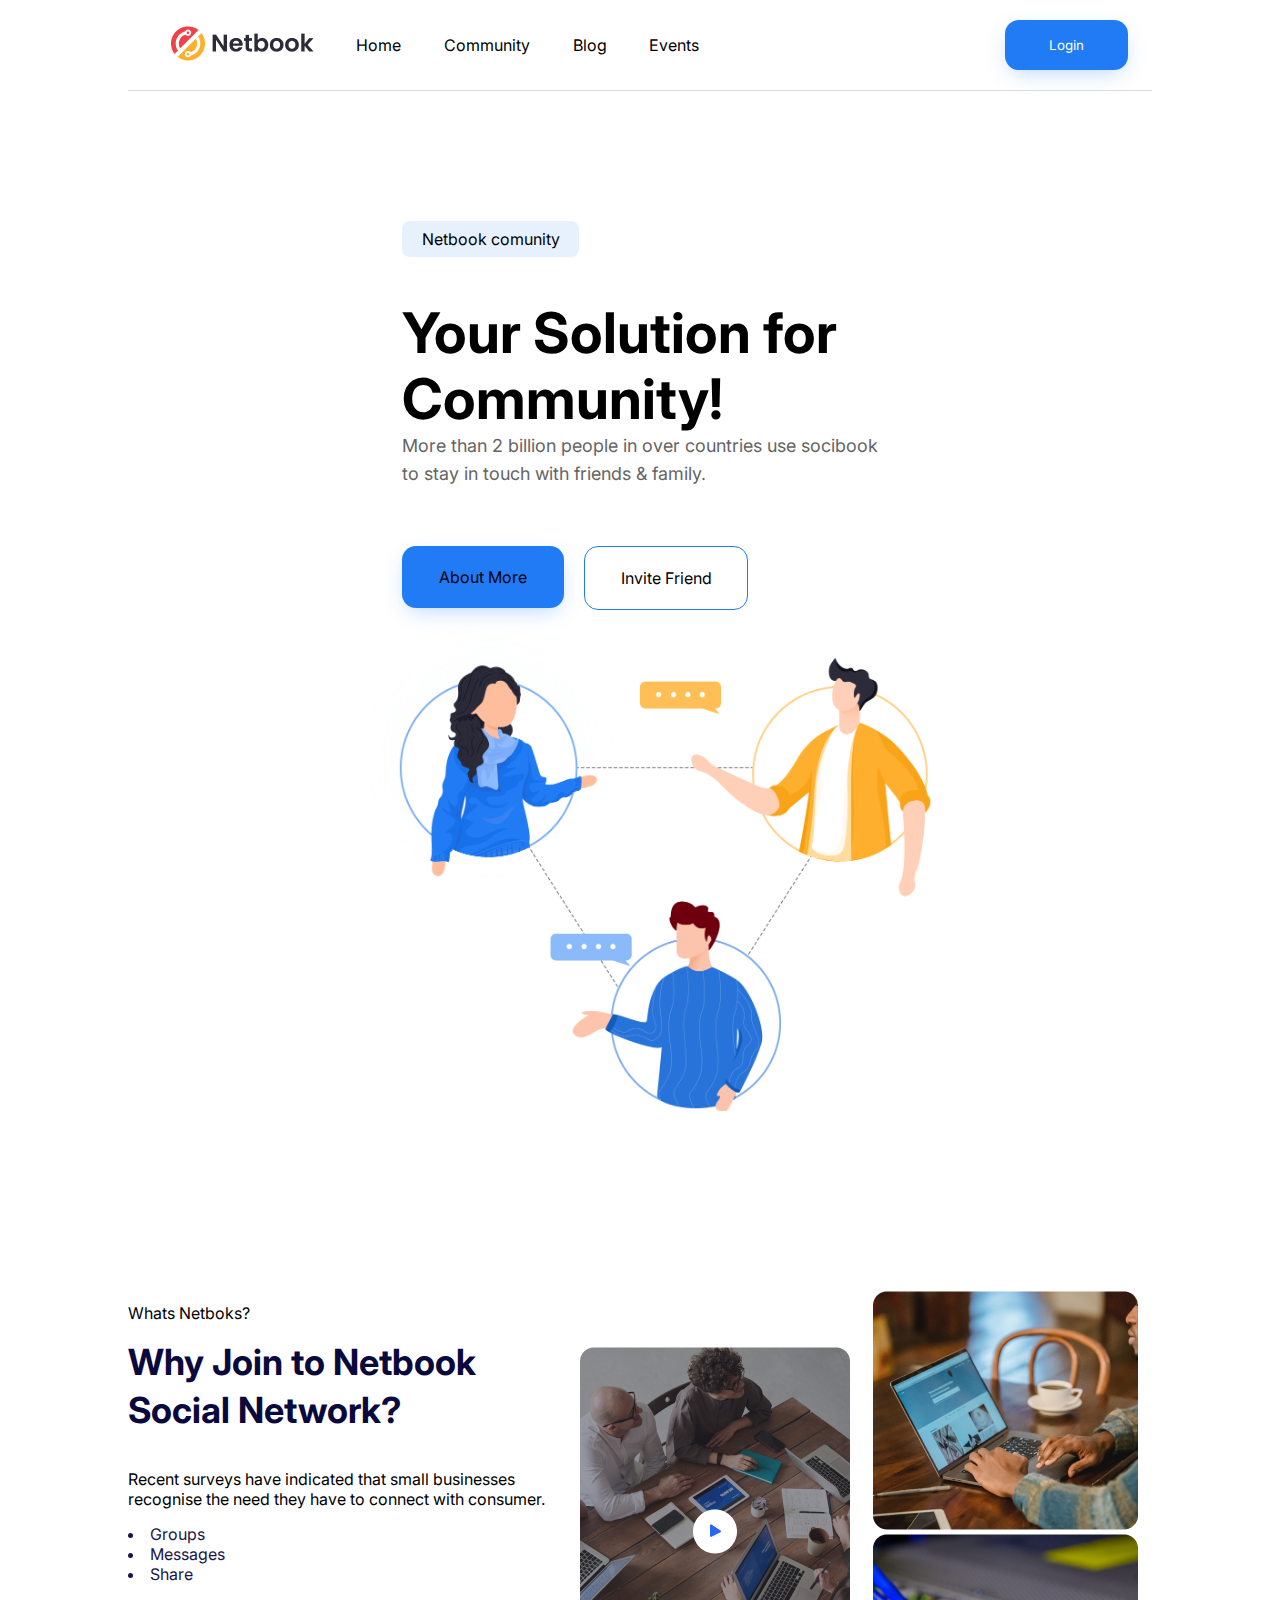
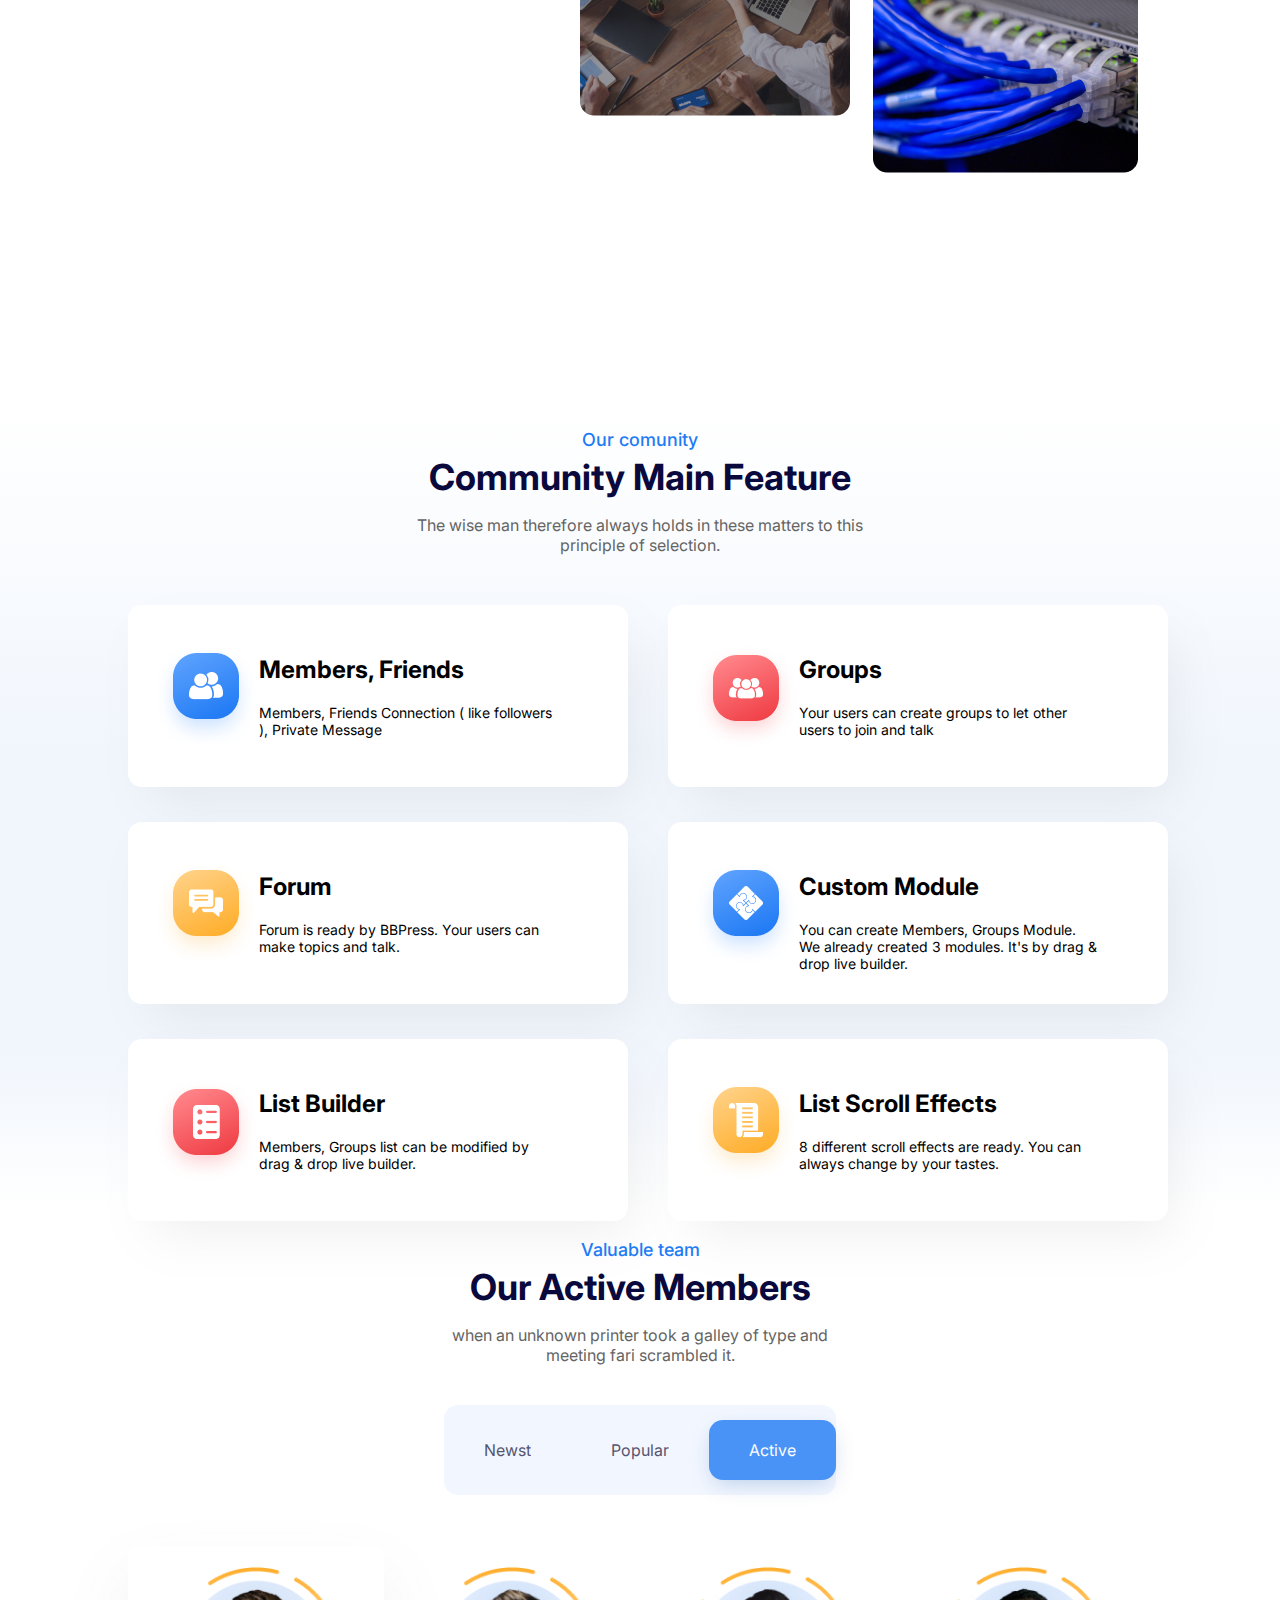
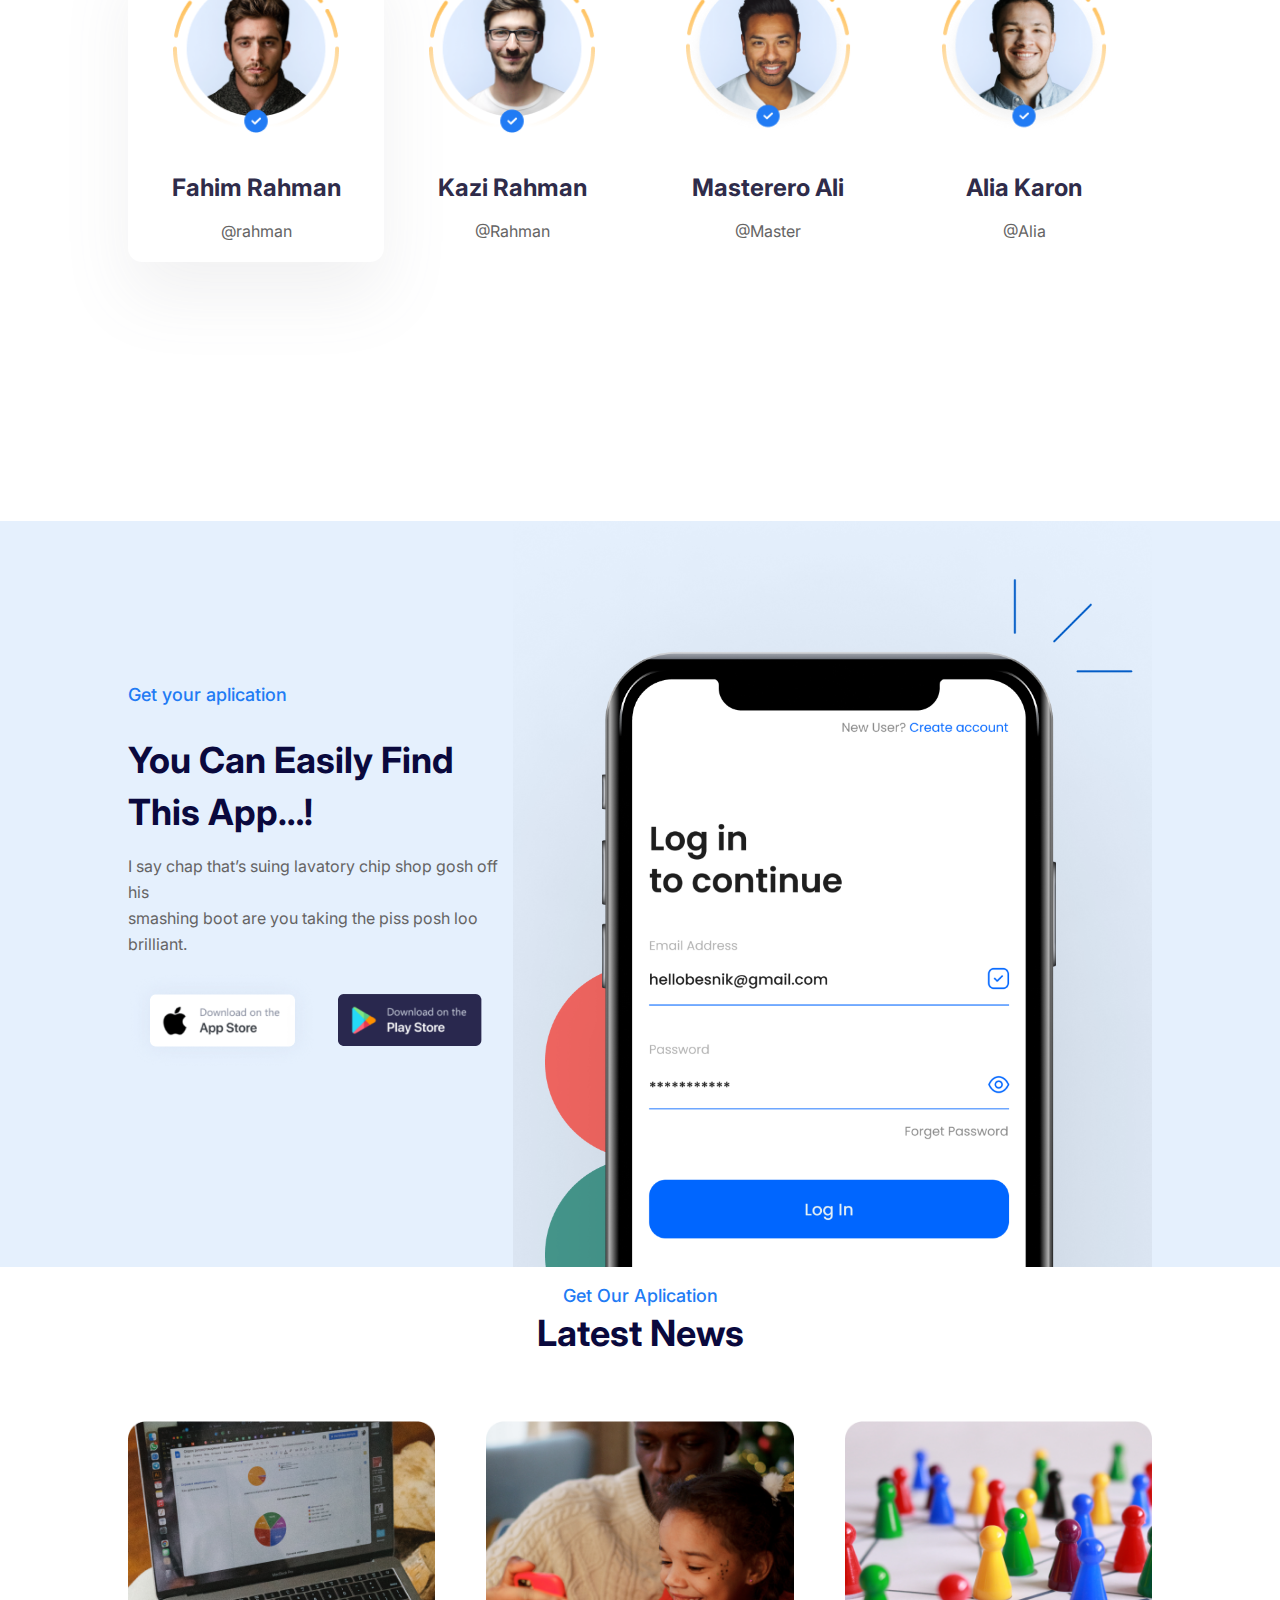
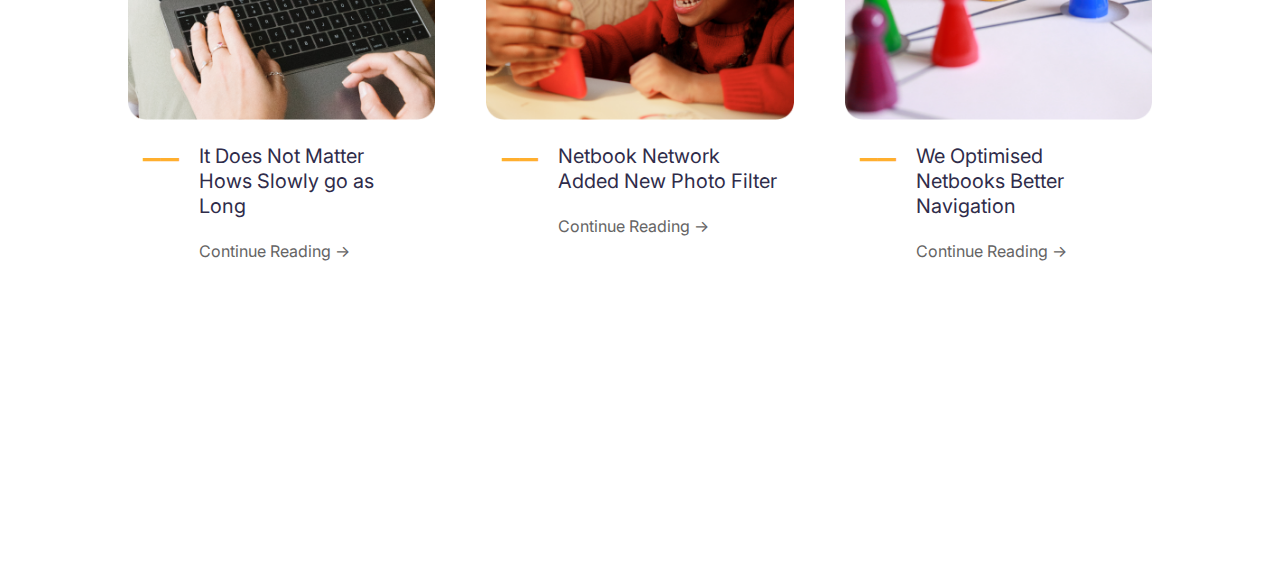
==== commit d47d2e2b: "Merge branch 'Developer' into community-v2" ====
--- a/html/index.html
+++ b/html/index.html
@@ -43,7 +43,7 @@
                 <div class="home-conteudo-texto">
                     <!-- <div class="home-conteudo-texto-extra"> -->
                     <div class="home-conteudo-texto-extra-1">
-                        <p>Your Solution for Community!</p>
+                        <p>Your Solution for <br> Community!</p>
                     </div>
                     <div class="home-conteudo-texto-extra-2">
                         More than 2 billion people in over countries use socibook <br>
@@ -90,9 +90,8 @@
                 </div>
             </div>
             <!--fim da div total-->
-
-
     </section><!--fim da section de sobre nós-->
+
 
 <!-------------------------------------------------------------TELA COMUNITY-------------------------------------------------------------->
     <section class="comunity">
@@ -103,6 +102,7 @@
             <div class="textocomunity">The wise man therefore always holds in these matters to this principle of selection.</div>
         </div><!--fim da div do titulo-->
 
+
  <!--===================================================================================================================================-->
      <div class="retangulos"> 
         <div class="retanguloesquerda">
@@ -185,6 +185,7 @@
     </div>
     </div>
 </section> <!--fim da section da tela comunidade-->
+
 
 
 <!-------------------------------------------------------------TELA MEMBROS-------------------------------------------------------------->    <section class="membros">
@@ -250,7 +251,9 @@
                         This App…!</p>
                 </div>
                 <div class="publi-conteudo-textos3">
-                    <p>I say chap that's suing lavatory chip shop gosh off his <br> smashing boot are you taking the piss posh loo brilliant.</p>
+
+                    <p>I say chap that’s suing lavatory chip shop gosh off his <br> smashing boot are you taking the piss posh loo brilliant.</p>
+
                 </div>
 
                 <div class="publi-conteudo-textos-botoes">
--- a/css/index.css
+++ b/css/index.css
@@ -20,7 +20,7 @@
     justify-content: space-evenly;
     flex-direction: row;
     align-items: center;
-    border-bottom: 1px solid black;
+    border-bottom: 1px solid #00000021;
 }
 
 .nave-bar-conteudo{
@@ -60,7 +60,8 @@
 
 .home-img{
     display: flex;
-    justify-content: space-around;
+    /* justify-content: space-around; */
+    align-items: center;
 }
 
 
@@ -77,7 +78,7 @@
     display: flex;
     align-items: center;
     justify-content: center;
-    background: #217BF4;
+    background: #e7f1fe;
     border-radius: 8px;
     
 }
@@ -89,7 +90,7 @@
 .home-conteudo-botoes{
     display: flex;
     justify-content: flex-start;
-    gap: 100px;
+    gap: 20px;
 }
 
 .home-conteudo-texto{
@@ -97,8 +98,20 @@
 }
 
 .home-conteudo-texto-extra-1{
-    font-size: xxx-large;
-    padding-bottom: 10px;
+    font-family: 'Inter';
+    font-style: normal;
+    font-weight: 700;
+    font-size: 56px;
+    line-height: 66px;
+}
+
+.home-conteudo-texto-extra-2{
+    font-family: 'Inter';
+    font-style: normal;
+    font-weight: 400;
+    font-size: 18px;
+    line-height: 28px;
+    color: #656464;
 }
 
 .home-conteudo-aboutmore{
@@ -122,12 +135,18 @@
     display: flex;
     align-items: center;
     justify-content: center;
-    background: #217BF4;
+    border: 1px solid #217bf4;
     border-radius: 14px;
 }
 
 .home-conteudo-community div{
     opacity:1;
+}
+
+.home-conteudo{
+    display: flex;
+    flex-wrap: wrap;
+    justify-content: space-around;
 }
 
 .home-conteudo{
@@ -209,8 +228,6 @@
 /* ======================================================================MEMBROS =================================================================================*/
 .membros {
     width: 100%;
-
-
 }
 
 .membros .container .textocima {
@@ -315,7 +332,6 @@
     color: #656464;
 }
  /* PUBLICIDADE */
-
  .publi{
     padding-left: 10vw;
     padding-right: 10vw;
@@ -354,6 +370,105 @@
     font-size: 36px;
     line-height: 52px;
     color: #0A093D;
+}
+
+.publi-conteudo-textos3{
+    font-family: 'Inter';
+    font-style: normal;
+    font-weight: 400;
+    font-size: 16px;
+    line-height: 26px;
+    color: #656464;
+}
+.publi-conteudo-textos div{
+    padding-bottom: 15px;
+}
+
+.publi-conteudo-textos-botoes{
+    display: flex;
+    align-items: center;
+}
+
+.publi-img{
+    display: flex;
+}
+
+.apple-pic{
+    padding-right: 20px;
+} 
+
+/* Latest News */
+
+.latest-news {
+
+    width: 100%;
+
+}
+
+.latest-news .container .textocima {
+    display: flex;
+    align-items: center;
+    flex-direction: column;
+}
+
+.latest-news .container .textocima .azul-valuable {
+    color: #217BF4;
+    font-weight: 500;
+    margin-top: 20px;
+    margin-bottom: 10px;
+    font-size: 18px;
+    line-height: 18px;
+}
+
+.latest-news .container .textocima .our-active {
+    font-weight: 700;
+    font-size: 36px;
+    margin-bottom: 20px;
+    line-height: 36px;
+    color: #0A093D;
+
+}
+.latest-news .container .fotos-container{
+
+    display: flex;
+    flex-direction: row;
+    justify-content: space-between;
+    margin-top: 50px;
+
+}
+
+.latest-news .container .fotos-container .bloco-fotos{
+
+    width: 30%; 
+}
+
+.latest-news .container .fotos-container .bloco-fotos .img-news{
+    width: 100%;
+}
+
+.latest-news .container .fotos-container .bloco-fotos .traco-foto-texto{
+    width: 90%;
+    padding-left: 5%;
+    line-height: 25px;
+    color: #2F2C4A;
+    font-size: 20px;
+    margin-top: 20px;
+    display: flex;
+}
+
+.latest-news .container .fotos-container .bloco-fotos .traco-foto-texto .traco{
+
+    margin-right: 20px;
+    color: #FFAF2E;
+    font-size: 40px;
+    margin-top: -13px; 
+    
+}
+
+.latest-news .container .fotos-container .bloco-fotos .texto-foto .texto-baixo{
+    color: #656464;
+    font-size: 16px;
+    margin-top: 20px;
 }
 
 .publi-conteudo-textos3{
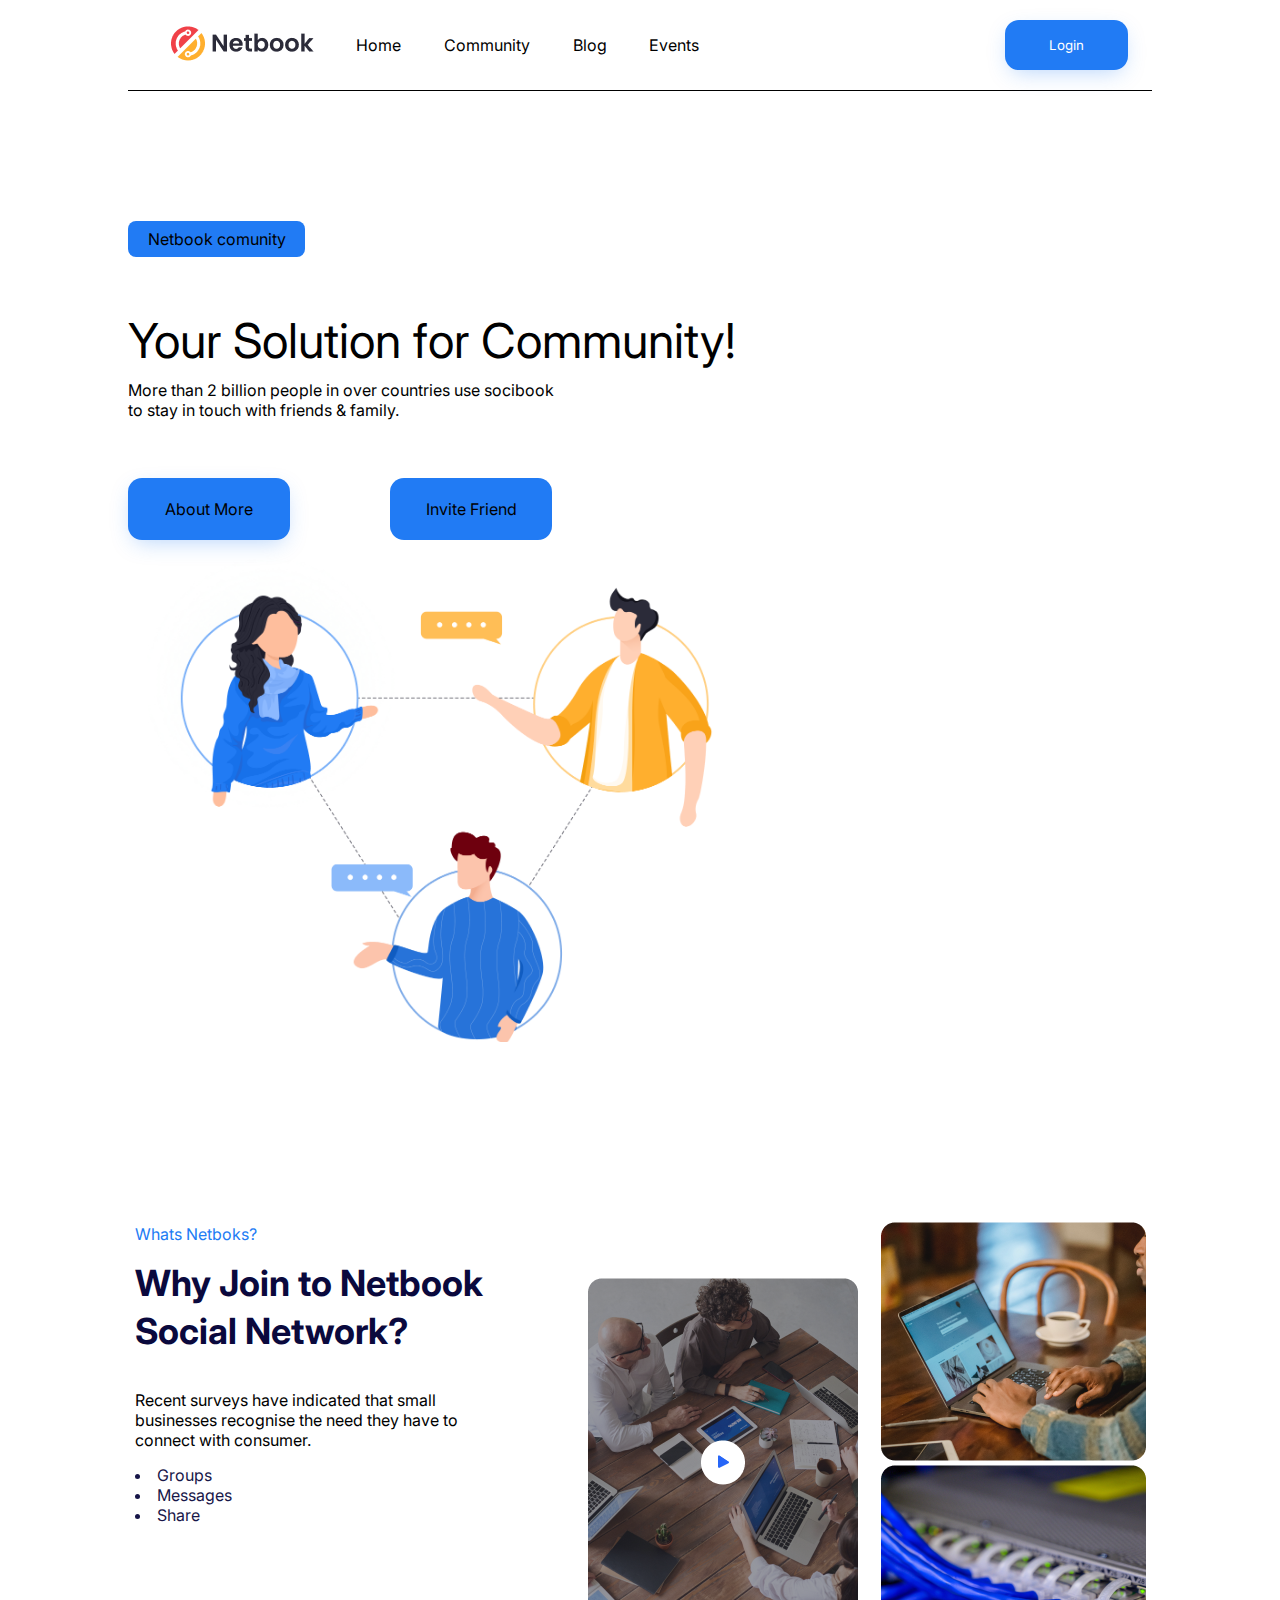
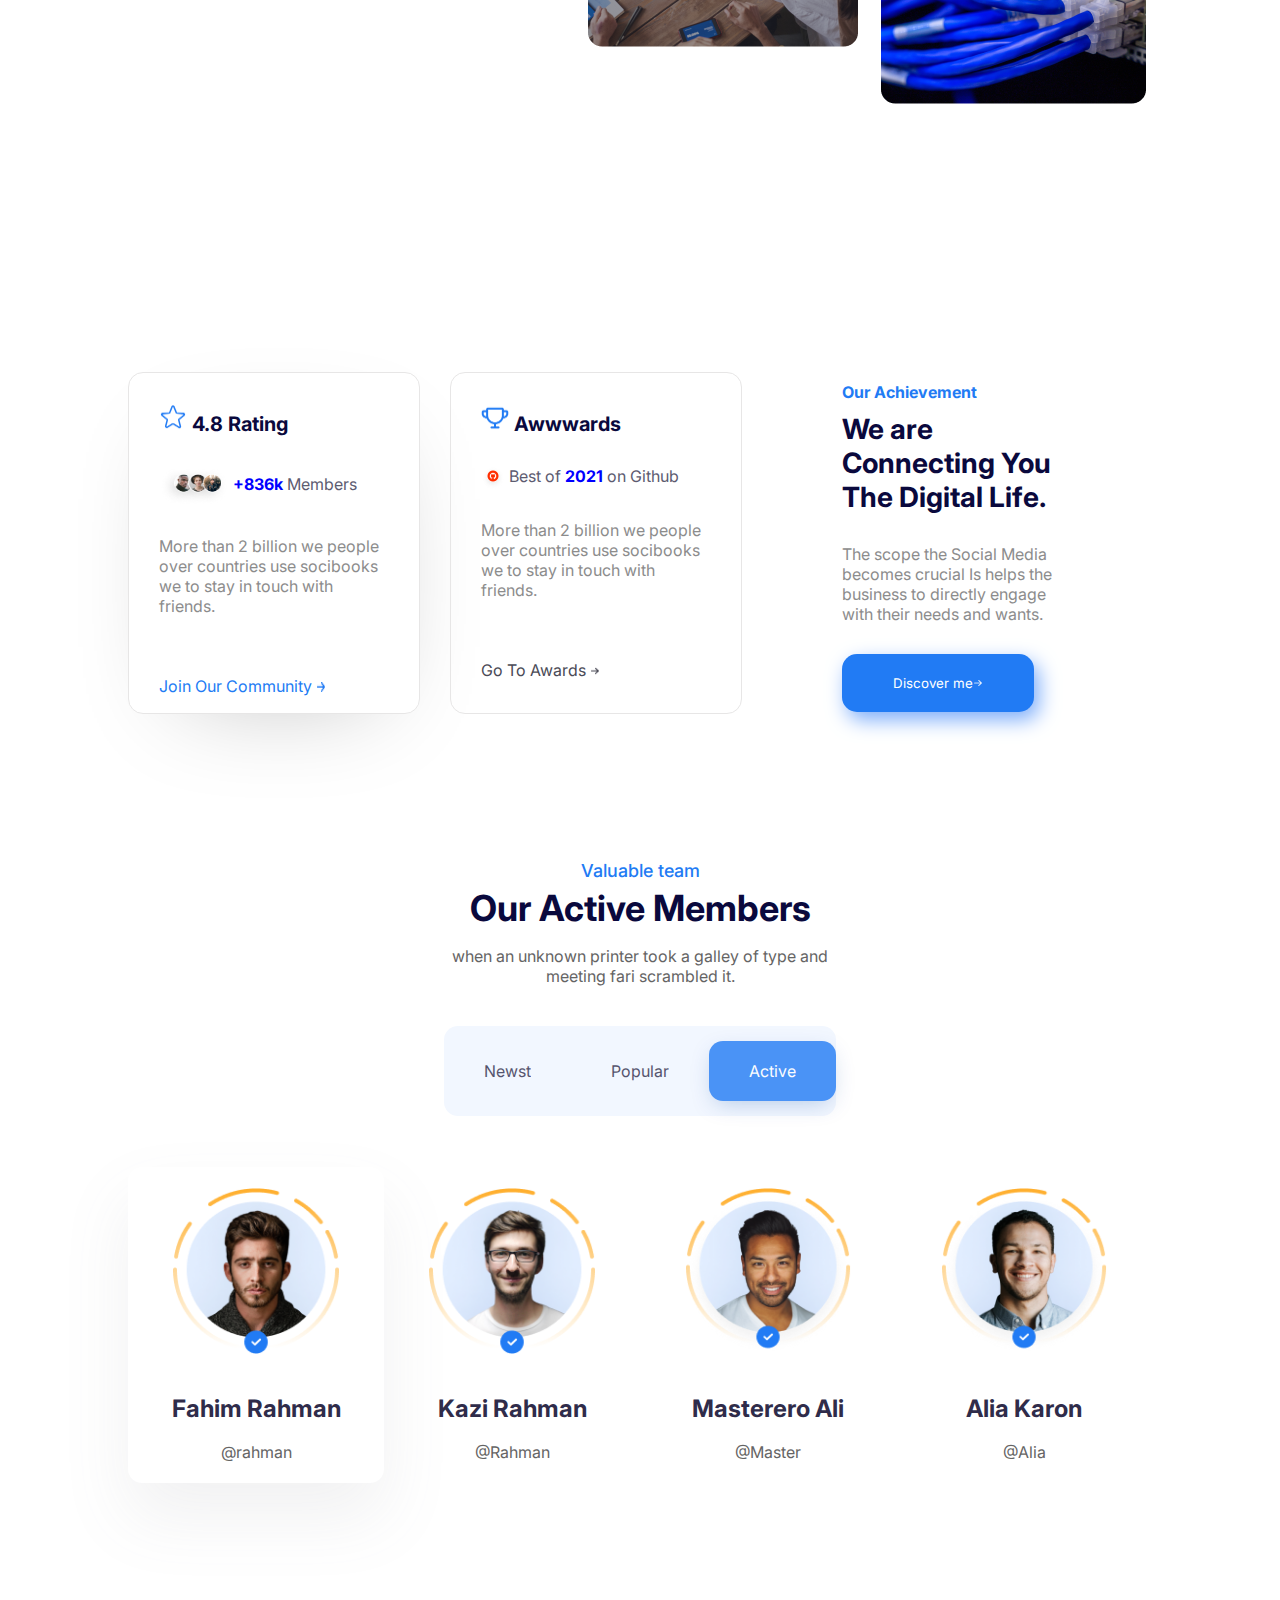
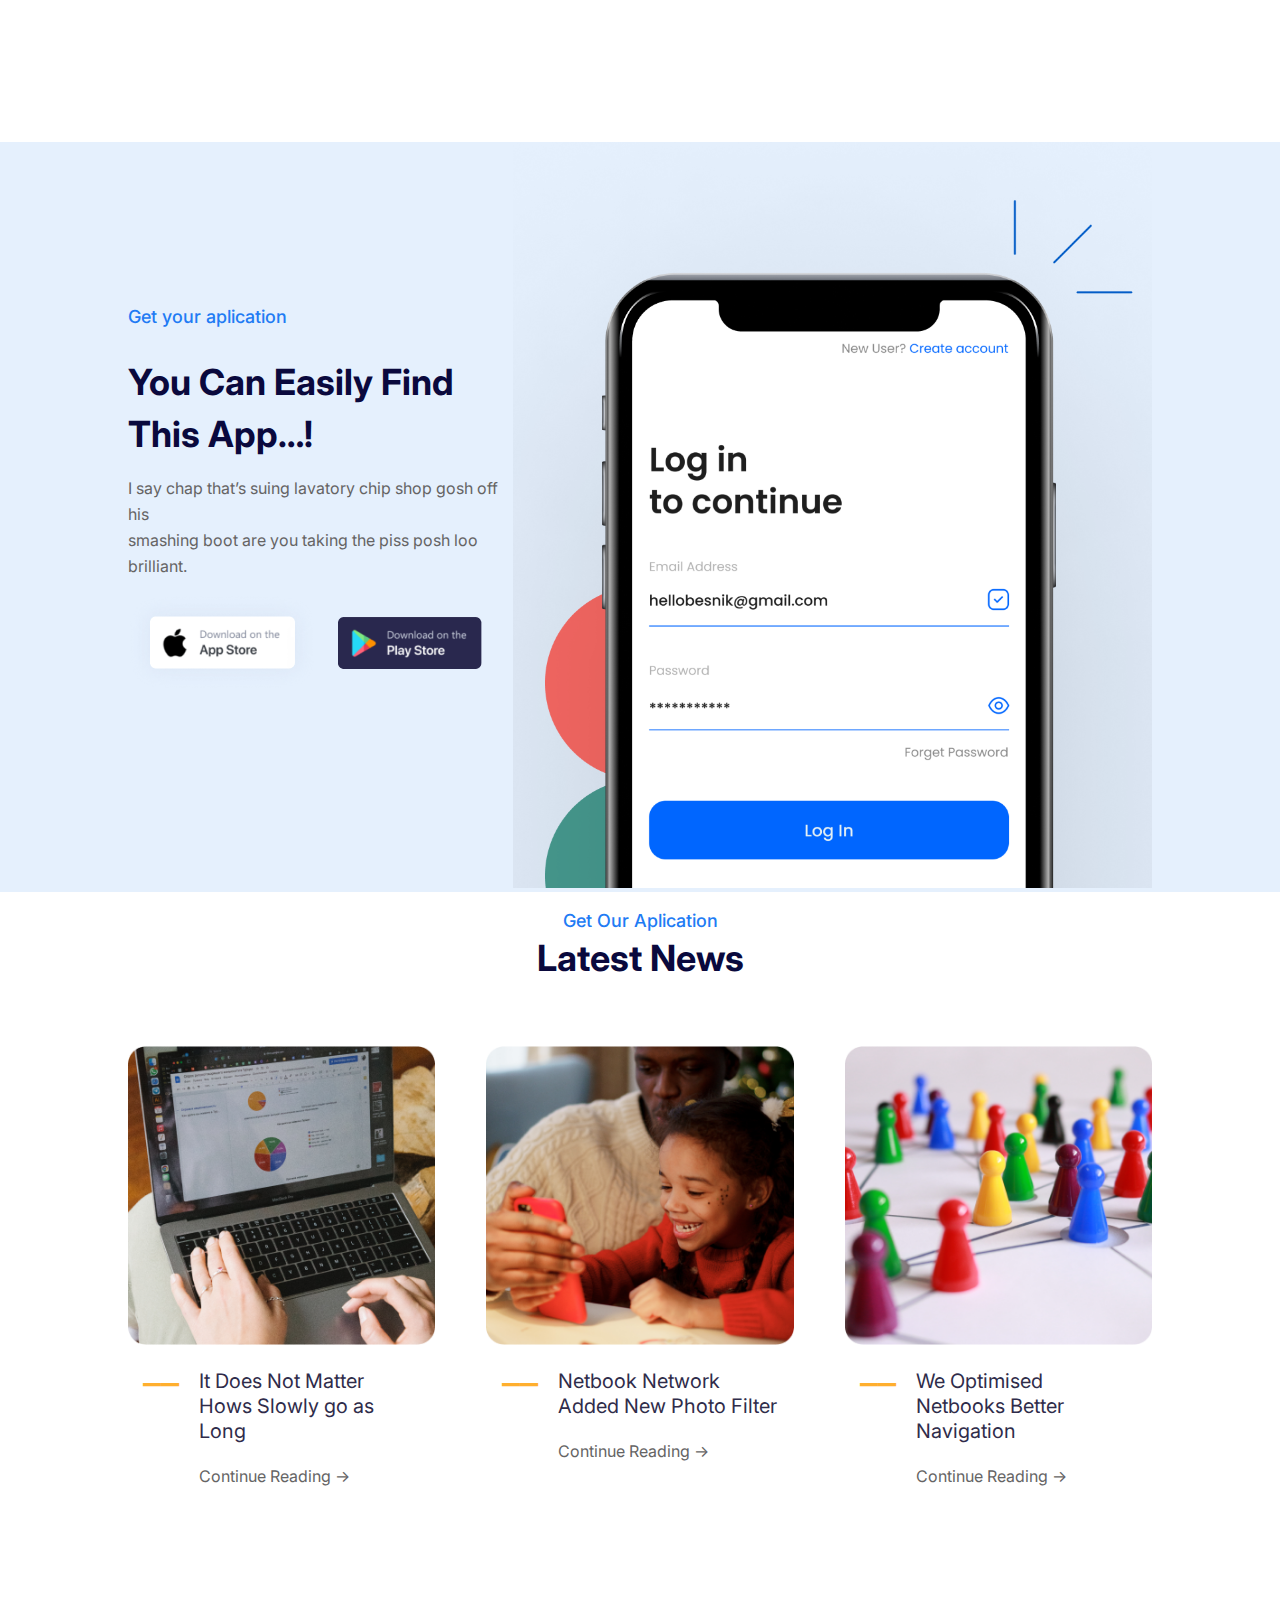
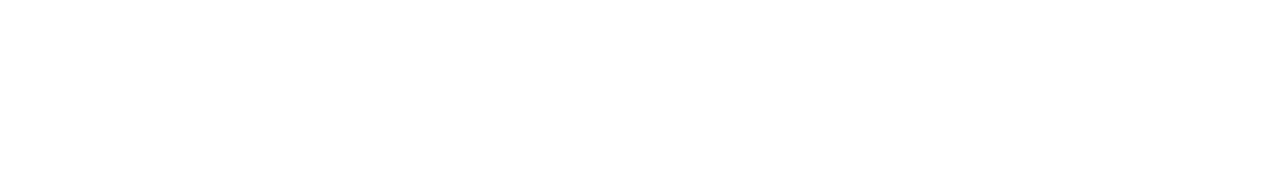
==== commit 5fe897c2: "avalicao" ====
--- a/html/index.html
+++ b/html/index.html
@@ -43,7 +43,7 @@
                 <div class="home-conteudo-texto">
                     <!-- <div class="home-conteudo-texto-extra"> -->
                     <div class="home-conteudo-texto-extra-1">
-                        <p>Your Solution for <br> Community!</p>
+                        <p>Your Solution for Community!</p>
                     </div>
                     <div class="home-conteudo-texto-extra-2">
                         More than 2 billion people in over countries use socibook <br>
@@ -66,11 +66,11 @@
             </div>
         </div>
     </section>
-<!-------------------------------------------------------------TELA ABOUT US-------------------------------------------------------------->
+
     <section class="aboutus">
-        <div class="tudo container">
+        <div class="tudo">
             <div class="Textoaboutus">
-                <p class="textozul">Whats Netboks?</p>
+                <font color="#217BF4">Whats Netboks?</font>
                 <h1 class="titulo">Why Join to Netbook Social Network?</h1>
                 <p>Recent surveys have indicated that small businesses recognise the need they have to connect with
                     consumer.</p>
@@ -83,112 +83,55 @@
             <div class="containerimg">
                 <div class="imagenssmall">
                     <img src="../img/cafe-notebook.png" alt="">
-                    <img src="../img/cabos.png">
+                    <img src="../img/cabos.png" alt="">
                 </div>
                 <div class="imagembig">
                     <img src="../img/reuniao.png" alt="">
                 </div>
             </div>
             <!--fim da div total-->
-    </section><!--fim da section de sobre nós-->
-
-
-<!-------------------------------------------------------------TELA COMUNITY-------------------------------------------------------------->
-    <section class="comunity">
+
+
+
+    </section>
+
+    <section class="avaliacao">
         <div class="container">
-        <div class="containercomunity "><!--div do titulo-->
-            <div class="titulocomunity">Our comunity</div>
-            <h1 class="comunitybold">Community Main Feature</h1>
-            <div class="textocomunity">The wise man therefore always holds in these matters to this principle of selection.</div>
-        </div><!--fim da div do titulo-->
-
-
- <!--===================================================================================================================================-->
-     <div class="retangulos"> 
-        <div class="retanguloesquerda">
-            <div class="retangulofriend"><!--div do quadrado members-->
-            
-                <div class="Friendsimg">
-                    <img src="../img/member.png" alt="">
-                </div>
+            <div class="rating">
+                <h3><img src="../img/star.png" alt="Estrela"> 4.8 Rating</h3>
+                <article>
+                    <img class="imgpeople" src="../img/people.png" alt="Usuarios">
+                    <strong>+836k</strong> Members
+                </article>
+                <p>More than 2 billion we people over countries use socibooks we to stay in touch with friends.</p>
+                <button class="firstbutton">
+                    Join Our Community <img src="../img/ArrowRightBlue.png" alt="Seta direita">
+                </button>
+            </div>
+            <div class="awards">
                 
-                <div class="Friendstext">
-                    <h2>Members, Friends</h2>
-                    <br>
-                    <p>Members, Friends Connection ( like followers ), Private Message</p>
-                </div>
-                
-            </div><!--fim da div do quadrado members-->
-
-    <!--===================================================================================================================================-->
-            <div class="retanguloforum"><!--div do quadrado forum-->
-                    <!-- <div class="forum"> -->
-                <div class="forumimg">
-                    <img src="../img/chat.png" alt="">
-                </div>
-                <div class="forumtext">
-                    <h2>Forum</h2>
-                    <br>
-                    <p>Forum is ready by BBPress. Your users can make topics and talk.</p>
-                </div>
-            </div><!-- fim da div do quadrado forum-->
-    <!--===================================================================================================================================-->
-                <div class="retangulolist"><!--div do quadrado list-->
-                    <div class="listimg">
-                        <img src="../img/list-build.png" alt="">
-                    </div>
-                    <div class="listtext">
-                        <h2>List Builder</h2>
-                        <br>
-                        <p>Members, Groups list can be modified by drag & drop live builder.</p>
-                    </div>
-
-                </div><!--fim da div do quadrado list-->
-        </div>
-    <!--===================================================================================================================================-->
-    <div class="retangulodireita">
-            <div class="retangulogroups"><!--div do quadrado group-->
-                <div class="groupsimg">
-                    <img src="../img/group.png" alt="">
-                </div>
-                <div class="groupstext">
-                    <h2>Groups</h2>
-                    <br>
-                    <p>Your users can create groups to let other users to join and talk</p>
-                </div>
-            </div><!--fim da div do quadrado group-->
-    <!--===================================================================================================================================-->
-            <div class="retangulocustom"><!--div do quadrado custom-->
-                <div class="customimg">
-                    <img src="../img/custom-icon.png" alt="">
-                </div>
-                <div class="customtext">
-                    <h2>Custom Module</h2>
-                    <br>
-                    <p>You can create Members, Groups Module. We already created 3 modules. It's by drag & drop live builder.</p>
-                </div>
-            </div><!--fim da div do quadrado custom-->
-    <!--===================================================================================================================================-->
-        
-            <div class="retanguloscroll"><!--div do quadrado custom-->
-                <div class="scrollimg">
-                    <img src="../img/list-icon.png" alt="">
-                </div>
-                <div class="scrolltext">
-                    <h2>List Scroll Effects</h2>
-                    <br>
-                    <p>8 different scroll effects are ready.
-                        You can always change by your tastes.</p>
-                </div>
-            </div><!--fim da div do quadrado custom-->
-            </div>
-    </div>
-    </div>
-</section> <!--fim da section da tela comunidade-->
-
-
-
-<!-------------------------------------------------------------TELA MEMBROS-------------------------------------------------------------->    <section class="membros">
+                <h3><img src="../img/trophy.png" alt="Trofeu"> Awwwards</h3>
+                <article>
+                    <img class="imgit" src="../img/git.png" alt="Icone Github">
+                    Best of <strong>2021</strong> on Github
+                </article>
+                <p>More than 2 billion we people over countries use socibooks we to stay in touch with friends.</p>
+                <button class="secondbutton">
+                    Go To Awards <img src="../img/ArrowRightBlack.png" alt="Seta direita">
+                </button>
+            </div>
+            <div class="conteudo">
+                <h4>Our Achievement</h4>
+                <h1>We are Connecting You The Digital Life.</h1>
+                <p>The scope the Social Media becomes crucial Is helps the business to directly engage with their needs and wants.</p>
+                <button>
+                    Discover me<img src="../img/ArrowRightWhite.png" alt="Seta direita">
+                </button>
+            </div>
+        </div>
+    </section>
+
+    <section class="membros">
         <div class="container ocupa-janela">
 
             <div class="textocima">
@@ -251,9 +194,7 @@
                         This App…!</p>
                 </div>
                 <div class="publi-conteudo-textos3">
-
                     <p>I say chap that’s suing lavatory chip shop gosh off his <br> smashing boot are you taking the piss posh loo brilliant.</p>
-
                 </div>
 
                 <div class="publi-conteudo-textos-botoes">
--- a/css/index.css
+++ b/css/index.css
@@ -14,13 +14,13 @@
     height: 100vh;
 }
 
-/* ==========================================================================HEADER/NAV  ==============================================================================*/
+/* HEADER/NAV  */
 .nave-bar{
     display: flex;
     justify-content: space-evenly;
     flex-direction: row;
     align-items: center;
-    border-bottom: 1px solid #00000021;
+    border-bottom: 1px solid black;
 }
 
 .nave-bar-conteudo{
@@ -60,8 +60,7 @@
 
 .home-img{
     display: flex;
-    /* justify-content: space-around; */
-    align-items: center;
+    justify-content: space-around;
 }
 
 
@@ -78,7 +77,7 @@
     display: flex;
     align-items: center;
     justify-content: center;
-    background: #e7f1fe;
+    background: #217BF4;
     border-radius: 8px;
     
 }
@@ -90,7 +89,7 @@
 .home-conteudo-botoes{
     display: flex;
     justify-content: flex-start;
-    gap: 20px;
+    gap: 100px;
 }
 
 .home-conteudo-texto{
@@ -98,20 +97,8 @@
 }
 
 .home-conteudo-texto-extra-1{
-    font-family: 'Inter';
-    font-style: normal;
-    font-weight: 700;
-    font-size: 56px;
-    line-height: 66px;
-}
-
-.home-conteudo-texto-extra-2{
-    font-family: 'Inter';
-    font-style: normal;
-    font-weight: 400;
-    font-size: 18px;
-    line-height: 28px;
-    color: #656464;
+    font-size: xxx-large;
+    padding-bottom: 10px;
 }
 
 .home-conteudo-aboutmore{
@@ -135,7 +122,7 @@
     display: flex;
     align-items: center;
     justify-content: center;
-    border: 1px solid #217bf4;
+    background: #217BF4;
     border-radius: 14px;
 }
 
@@ -146,25 +133,19 @@
 .home-conteudo{
     display: flex;
     flex-wrap: wrap;
-    justify-content: space-around;
-}
-
-.home-conteudo{
-    display: flex;
-    flex-wrap: wrap;
     /* justify-content: space-around; */
 }
 
-/* ========================================================================================ABOUT US======================================================================= */
+/* ABOUT US */
 .aboutus{
     background-color: white;
     height: 100vh;
 
 }
-
 .aboutus .tudo{
     display: flex;
-    align-items: center; 
+    align-items: center;
+    gap: 100px;
 }
 
 .aboutus .tudo .Textoaboutus{
@@ -173,12 +154,8 @@
     flex-direction: column;
     align-items:flex-start;
     gap: 15px;
-}
-
-.aboutus .tudo .Textoaboutus .textoazul{
-    color: #217BF4;
-    font-weight: 500;
-
+    padding-left: 135px;
+    /* margin-right: 190px; */
 }
 
 .aboutus .tudo .Textoaboutus .titulo{
@@ -197,6 +174,7 @@
     display: flex;
     align-items: center;
     flex-direction: row-reverse;
+    padding-right: 134px;
     gap: 23px;
     
 }
@@ -224,8 +202,140 @@
     padding: auto;
 }
 
-
-/* ======================================================================MEMBROS =================================================================================*/
+.avaliacao{
+    width: 40vh;
+    margin-bottom: 100px;
+}
+
+.avaliacao .container{
+    display: flex;
+    width: 75vw;
+    margin-top: 30px;
+}
+
+.avaliacao .container div{
+    border: solid  1px #E7E6E6;
+    border-radius: 15px;
+    box-shadow: 5px 30px 100px -50px #b9b9b9;
+    width: 320px;
+    height: 280px;
+    padding: 30px;
+}
+.avaliacao .container div h3 img{
+    height: 28px;
+    width: 28px;
+}
+
+.avaliacao .container div button img{
+    height: 10px;
+    width: 10px;
+}
+
+.avaliacao .container div .firstbutton{
+    border: none;
+    color: #217BF4;
+    background-color: white;
+    margin-bottom: 20px;
+    font-size: 16px;
+    text-align: left;
+}
+
+.avaliacao .container div .imgpeople{
+    height: 40px;
+    width: 70px;
+    vertical-align: middle;
+}
+
+.avaliacao .container div .imgit{
+    width: 24px;
+    vertical-align: middle;
+}
+
+.avaliacao .container div .secondbutton{
+    border: none;
+    color: #4A4A56;
+    background-color: white;
+    margin-bottom: 20px;
+    font-size: 16px;
+    text-align: left;
+}
+
+.avaliacao .container div h1{
+    color: #0A093D;
+    margin-bottom: 20px;
+    font-size: 28px;
+}
+
+.avaliacao .container div h3{
+    color: #0A093D;
+    font-size: 20px;
+    margin-bottom: 30px;
+}
+
+.avaliacao .container div h4{
+    margin-top: 10px;
+    margin-bottom: 10px;
+    color: #217BF4;
+}
+
+.avaliacao .container div p{
+    color: #8C8C8C;
+    font-size: 16px;
+    margin-top: 30px;
+    margin-bottom: 60px;
+}
+
+.avaliacao .container div strong{
+    color: blue;
+}
+
+.avaliacao .container div article{
+    color: #5D5B70;
+    font-size: 16px;
+}
+
+.avaliacao .container .awards{
+    box-shadow: none;
+    margin-left: 30px;
+}
+
+.avaliacao .container .conteudo{
+    width: 300px;
+    height: 340px;
+    border: none;
+    margin-left: 50px;
+    box-shadow: none;
+    padding-left: 50px;
+    padding-top: 0px;
+}
+
+.avaliacao .container .conteudo article{
+    color: #656464;
+    font-size: 16px;
+    margin-bottom: 30px;
+}
+
+.avaliacao .container .conteudo p{
+    color: #8C8C8C;
+    margin-top: 30px;
+    margin-bottom: 30px;
+}
+
+.avaliacao .container .conteudo button{
+    background-color: #217BF4;
+    border: none;
+    border-radius: 15px;
+    width: 192px;
+    height: 58px;
+    color: #FFFFFF;
+    box-shadow: 5px 8px 20px #7EAEFA;
+}
+
+.avaliacao .container .conteudo button img{
+    color: #FFFFFF;
+}
+
+/* MEMBROS */
 .membros {
     width: 100%;
 }
@@ -332,6 +442,7 @@
     color: #656464;
 }
  /* PUBLICIDADE */
+
  .publi{
     padding-left: 10vw;
     padding-right: 10vw;
@@ -389,10 +500,6 @@
     align-items: center;
 }
 
-.publi-img{
-    display: flex;
-}
-
 .apple-pic{
     padding-right: 20px;
 } 
@@ -471,308 +578,5 @@
     margin-top: 20px;
 }
 
-.publi-conteudo-textos3{
-    font-family: 'Inter';
-    font-style: normal;
-    font-weight: 400;
-    font-size: 16px;
-    line-height: 26px;
-    color: #656464;
-}
-.publi-conteudo-textos div{
-    padding-bottom: 15px;
-}
-
-.publi-conteudo-textos-botoes{
-    display: flex;
-    align-items: center;
-}
-
-.apple-pic{
-    padding-right: 20px;
-} 
-
-/* Latest News */
-
-.latest-news {
-
-    width: 100%;
-
-}
-
-.latest-news .container .textocima {
-    display: flex;
-    align-items: center;
-    flex-direction: column;
-}
-
-.latest-news .container .textocima .azul-valuable {
-    color: #217BF4;
-    font-weight: 500;
-    margin-top: 20px;
-    margin-bottom: 10px;
-    font-size: 18px;
-    line-height: 18px;
-}
-
-.latest-news .container .textocima .our-active {
-    font-weight: 700;
-    font-size: 36px;
-    margin-bottom: 20px;
-    line-height: 36px;
-    color: #0A093D;
-
-}
-.latest-news .container .fotos-container{
-
-    display: flex;
-    flex-direction: row;
-    justify-content: space-between;
-    margin-top: 50px;
-
-}
-
-.latest-news .container .fotos-container .bloco-fotos{
-
-    width: 30%; 
-}
-
-.latest-news .container .fotos-container .bloco-fotos .img-news{
-    width: 100%;
-}
-
-.latest-news .container .fotos-container .bloco-fotos .traco-foto-texto{
-    width: 90%;
-    padding-left: 5%;
-    line-height: 25px;
-    color: #2F2C4A;
-    font-size: 20px;
-    margin-top: 20px;
-    display: flex;
-}
-
-.latest-news .container .fotos-container .bloco-fotos .traco-foto-texto .traco{
-
-    margin-right: 20px;
-    color: #FFAF2E;
-    font-size: 40px;
-    margin-top: -13px; 
-    
-}
-
-.latest-news .container .fotos-container .bloco-fotos .texto-foto .texto-baixo{
-    color: #656464;
-    font-size: 16px;
-    margin-top: 20px;
-}
-
-/* ================================================================TELA COMUNIDADE ============================================================================== */
-.comunity{
-    background-image: linear-gradient(0deg, rgba(241, 246, 253, 0) 1.63%, #F1F6FD 20.5%, #F1F6FD 58.57%, #FFFFFF 100%); ;
-    width: 100%;
-    
-}
-
-.comunity p{
-
-    font-size: 14px;
-}
-
-.comunity .containercomunity{
-    display: flex;
-    align-items: center;
-    flex-direction: column;
-    
-}
-.comunity .containercomunity .titulocomunity{
-    
-        color: #217BF4;
-        font-weight: 500;
-        margin-top: 20px;
-        margin-bottom: 10px;
-        font-size: 18px;
-        line-height: 18px;
-}
-.comunity .containercomunity .comunitybold{
-    font-weight: 700;
-    font-size: 36px;
-    margin-bottom: 20px;
-    line-height: 36px;
-    color: #0A093D;
-}
-
-.comunity .containercomunity .textocomunity{
-    color: #656464;
-    width: 40vw;
-    text-align: center;
-}
-/*====================================================================================================================*/
-.comunity .retangulos{
-   display: flex;
-   flex-direction: row;
-   /* width: 60%; */
-   margin-top: 50px;
-    
-}
-.retanguloesquerda{
-    display: flex;
-   flex-direction: column;
-   gap: 35px;
-   /* justify-content: center; */
-   padding-right: 40px;
-}
-.comunity .retangulofriend {
-    width: 500px;
-    height: 182px;
-    /* left: 176px;
-    top: 262px; */
-    background: #FFFFFF;
-    box-shadow: 14px 22px 52px -12px rgba(127, 127, 127, 0.13);
-    border-radius: 14px;
-    display: flex;
-    
-}
-.comunity .retangulofriend .Friendsimg{
-    display: flex;
-    align-items: center;
-    padding-left: 25px;
-}
-.comunity .retangulofriend .Friendstext{
-    /* margin-top: 10%; */
-    display: flex;
-    width: 60%;
-    height: 500px;
-    flex-direction: column;
-    flex-wrap: wrap;
-    /* padding-right: 50px; */
-    padding-top: 50px;
-}
-.comunity .retanguloforum {
-    /* margin: 20px; */
-        width: 500px;
-       height: 182px;
-       /* left: 176px;
-       top: 262px; */
-       background: #FFFFFF;
-       box-shadow: 14px 22px 52px -12px rgba(127, 127, 127, 0.13);
-       border-radius: 14px;
-       display: flex;
-
-   }
-.comunity .retanguloforum .forumimg{
-    display: flex;
-    align-items: center;
-    padding-left: 25px;
-}
-.comunity .retanguloforum .forumtext{
-    margin-top: 10%;
-    display: flex;
-    width: 60%;
-    height: 500px;
-    flex-direction: column;
-    flex-wrap: wrap;
-}
-.comunity .retangulolist {
-    /* margin: 20px; */
-    width: 500px;
-    height: 182px;
-    left: 176px;
-    top: 262px;
-    background: #FFFFFF;
-    box-shadow: 14px 22px 52px -12px rgba(127, 127, 127, 0.13);
-    border-radius: 14px;
-    display: flex;
-}
-.comunity .retangulolist .listimg{
-    display: flex;
-    align-items: center;
-    padding-left: 25px;
-}
-.comunity .retangulolist .listtext{
-    margin-top: 10%;
-    display: flex;
-    width: 60%;
-    height: 500px;
-    flex-direction: column;
-    flex-wrap: wrap;
-}
-/*==============================================================================================================*/
-.comunity .retangulodireita{
-    gap: 35px;
-   display: flex;
-   flex-direction: column;
-   justify-content: center;
-}
-.comunity .retangulogroups {
-    /* margin: 20px; */
-    width: 500px;
-    height: 182px;
-    left: 176px;
-    top: 262px;
-    background: #FFFFFF;
-    box-shadow: 14px 22px 52px -12px rgba(127, 127, 127, 0.13);
-    border-radius: 14px;
-    display: flex;
-}
-.comunity .retangulogroups .groupsimg{
-    display: flex;
-    align-items: center;
-    padding-left: 25px;
-}
-.comunity .retangulogroups .groupstext{
-    margin-top: 10%;
-    display: flex;
-    width: 60%;
-    height: 500px;
-    flex-direction: column;
-    flex-wrap: wrap;
-}
-.comunity .retangulocustom{
-    /* margin: 20px; */
-    width: 500px;
-    height: 182px;
-    left: 176px;
-    top: 262px;
-    background: #FFFFFF;
-    box-shadow: 14px 22px 52px -12px rgba(127, 127, 127, 0.13);
-    border-radius: 14px;
-    display: flex;
-}
-.comunity .retangulocustom .customimg{
-
-    display: flex;
-    align-items: center;
-    padding-left: 25px;
-}
-.comunity .retangulocustom .customtext{
-    margin-top: 10%;
-    display: flex;
-    width: 60%;
-    height: 500px;
-    flex-direction: column;
-    flex-wrap: wrap;
-}
-.comunity .retanguloscroll{
-    /* margin: 20px; */
-    width: 500px;
-    height: 182px;
-    left: 176px;
-    top: 262px;
-    background: #FFFFFF;
-    box-shadow: 14px 22px 52px -12px rgba(127, 127, 127, 0.13);
-    border-radius: 14px;
-    display: flex;
-}
-.comunity .retanguloscroll .scrollimg{
-    display: flex;
-    align-items: center;
-    padding-left: 25px;
-}
-.comunity .retanguloscroll .scrolltext{
-    margin-top: 10%;
-    display: flex;
-    width: 60%;
-    height: 500px;
-    flex-direction: column;
-    flex-wrap: wrap;
-}+
+
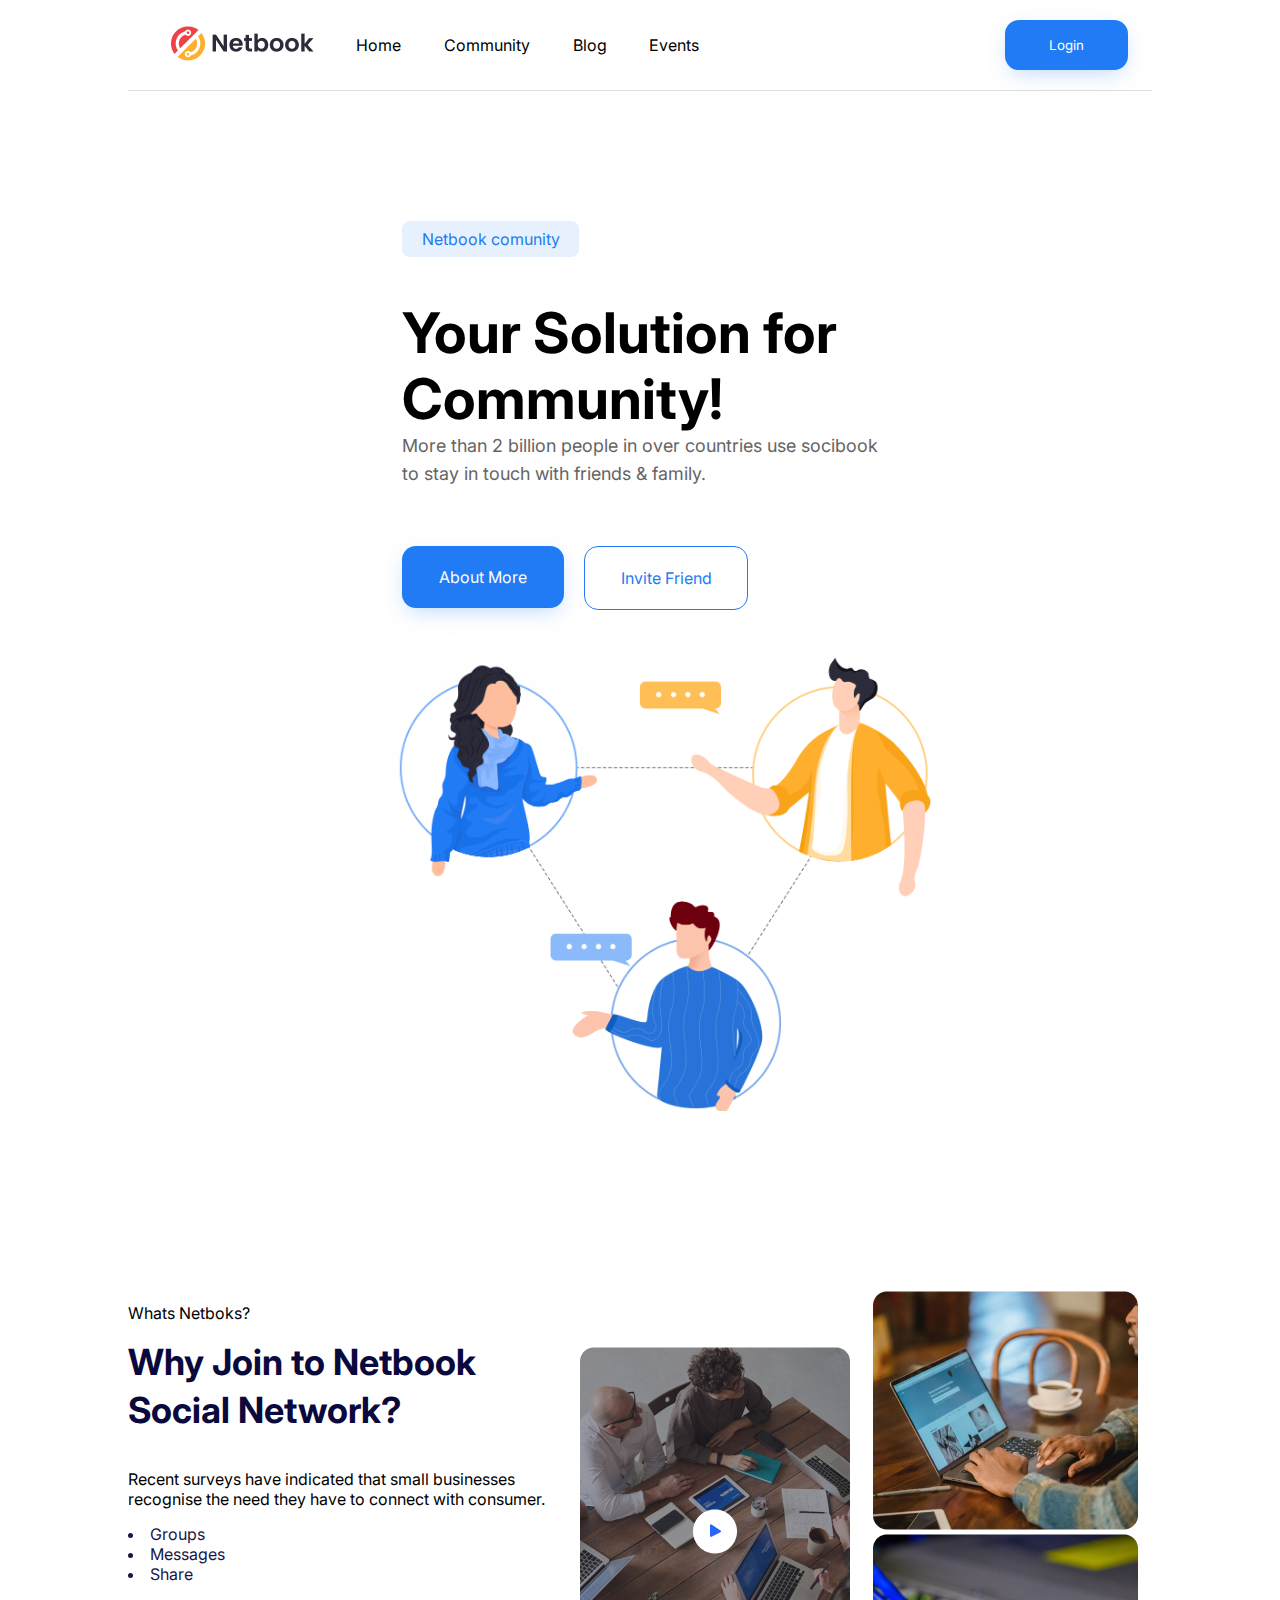
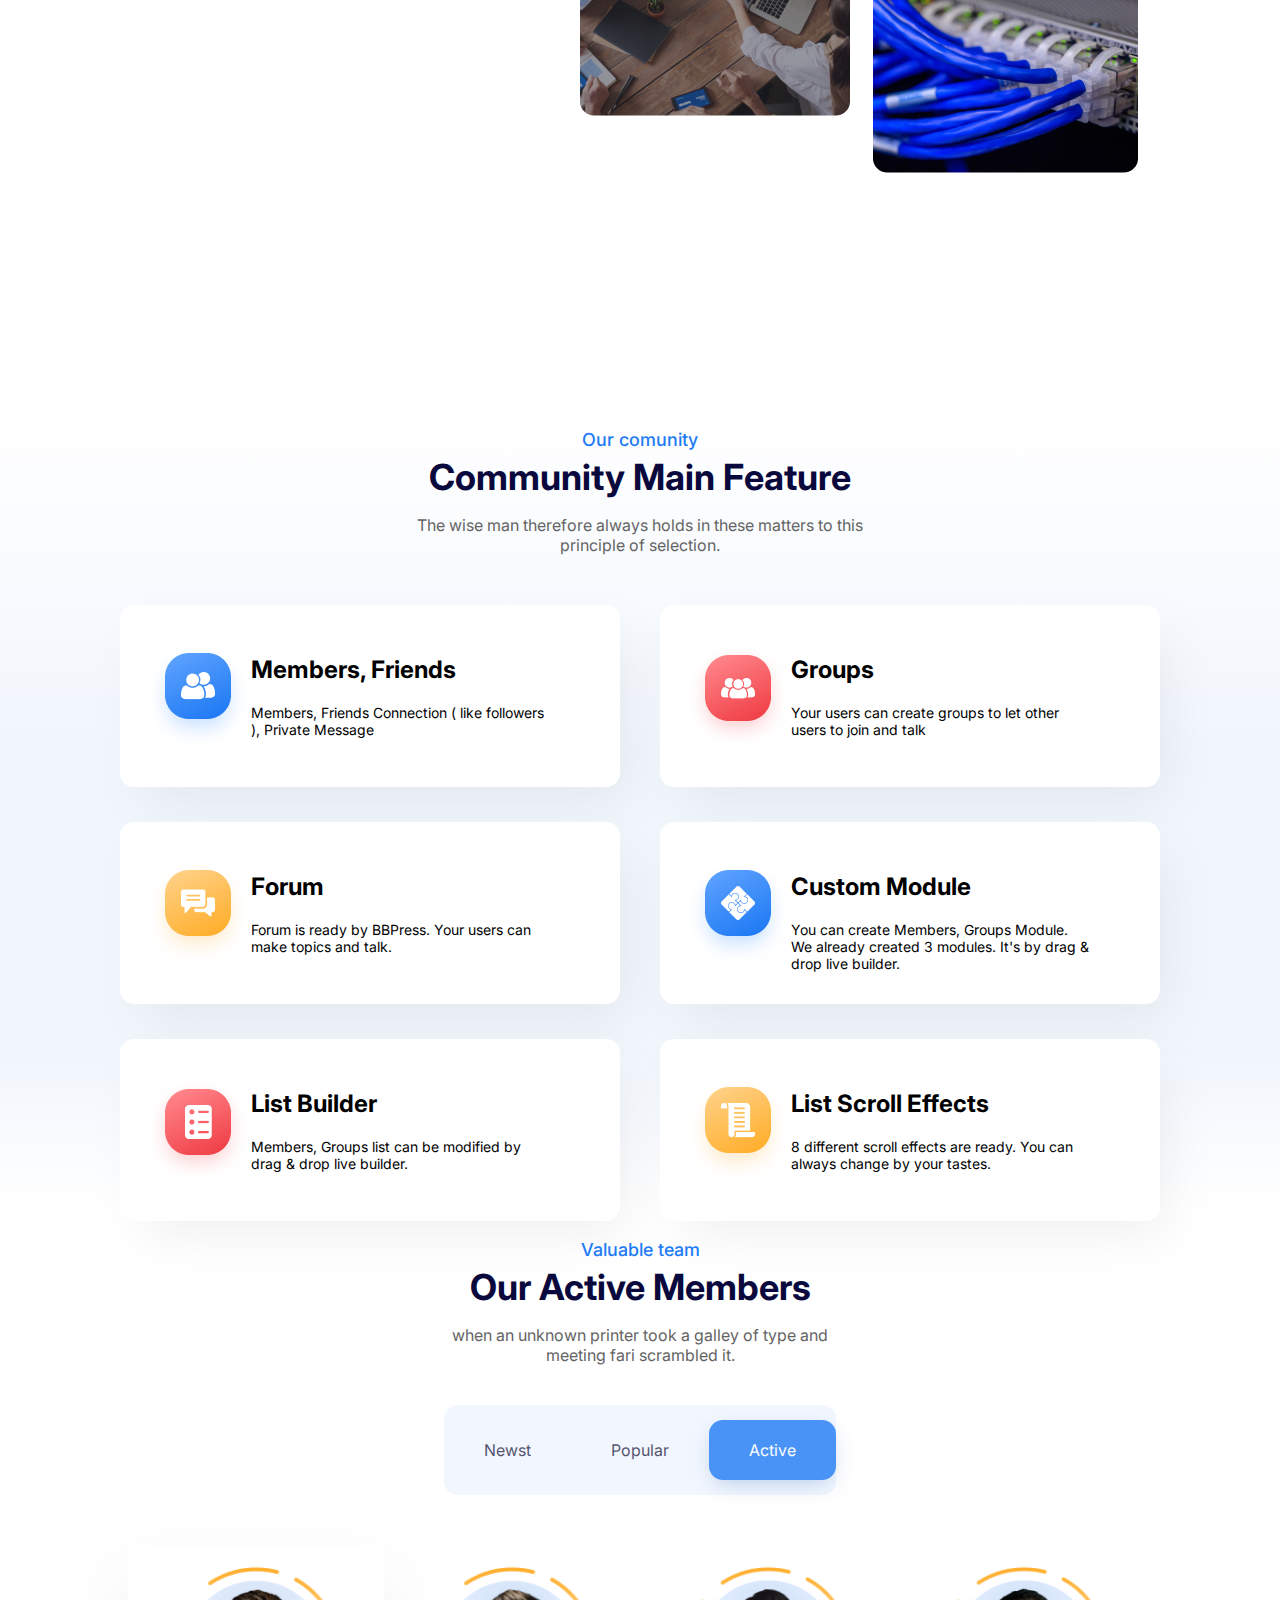
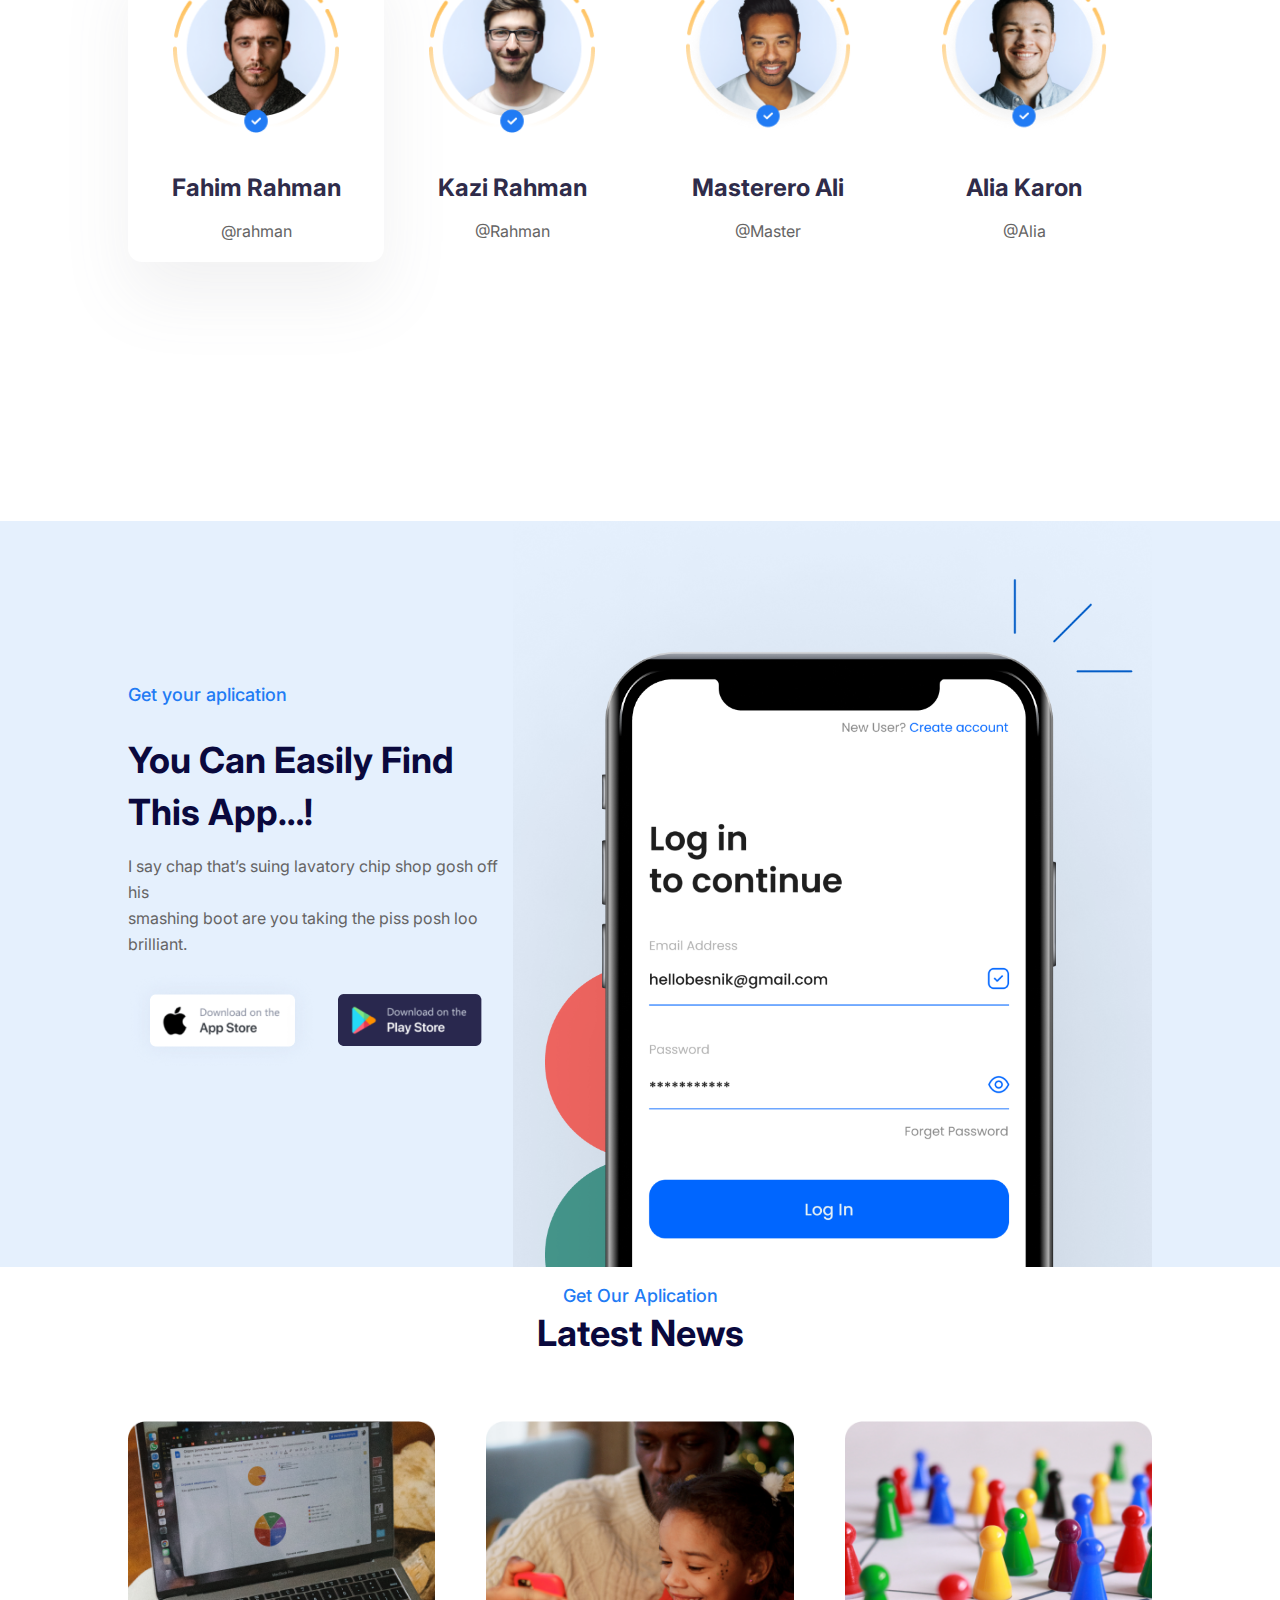
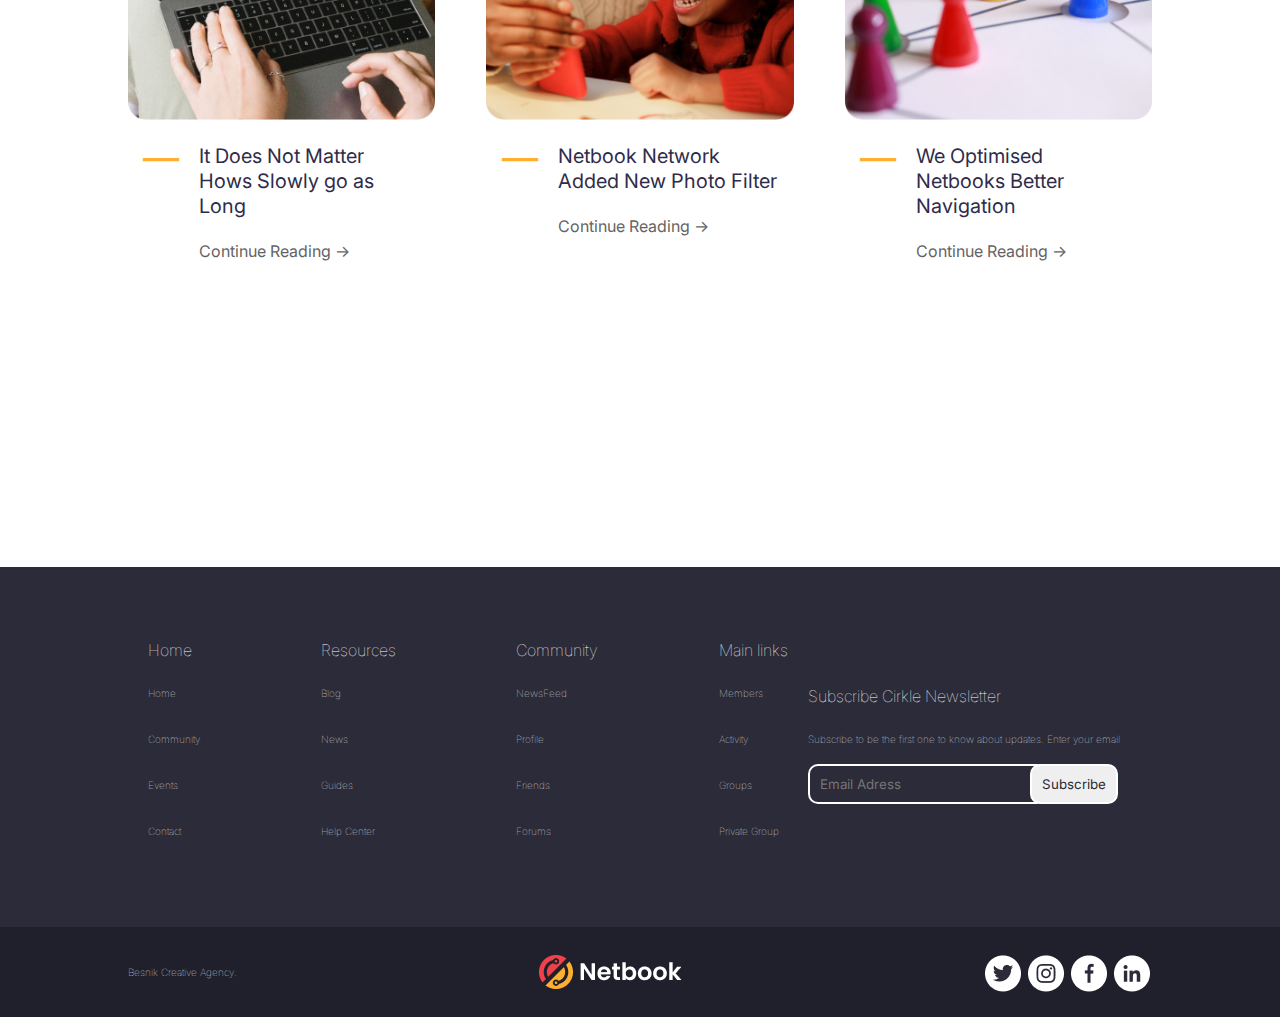
==== commit de367184: "Merge branch 'Developer' of https://github.com/WEBcko/grupo2-atividade-semanal-3 into Developer" ====
--- a/html/index.html
+++ b/html/index.html
@@ -43,7 +43,7 @@
                 <div class="home-conteudo-texto">
                     <!-- <div class="home-conteudo-texto-extra"> -->
                     <div class="home-conteudo-texto-extra-1">
-                        <p>Your Solution for Community!</p>
+                        <p>Your Solution for <br> Community!</p>
                     </div>
                     <div class="home-conteudo-texto-extra-2">
                         More than 2 billion people in over countries use socibook <br>
@@ -66,11 +66,11 @@
             </div>
         </div>
     </section>
-
+    <!-------------------------------------------------------------TELA ABOUT US-------------------------------------------------------------->
     <section class="aboutus">
-        <div class="tudo">
+        <div class="tudo container">
             <div class="Textoaboutus">
-                <font color="#217BF4">Whats Netboks?</font>
+                <p class="textozul">Whats Netboks?</p>
                 <h1 class="titulo">Why Join to Netbook Social Network?</h1>
                 <p>Recent surveys have indicated that small businesses recognise the need they have to connect with
                     consumer.</p>
@@ -83,7 +83,7 @@
             <div class="containerimg">
                 <div class="imagenssmall">
                     <img src="../img/cafe-notebook.png" alt="">
-                    <img src="../img/cabos.png" alt="">
+                    <img src="../img/cabos.png">
                 </div>
                 <div class="imagembig">
                     <img src="../img/reuniao.png" alt="">
@@ -92,45 +92,119 @@
             <!--fim da div total-->
 
 
-
-    </section>
-
-    <section class="avaliacao">
+    </section>
+    <!--fim da section de sobre nós-->
+
+    <!-------------------------------------------------------------TELA COMUNITY-------------------------------------------------------------->
+    <section class="comunity">
         <div class="container">
-            <div class="rating">
-                <h3><img src="../img/star.png" alt="Estrela"> 4.8 Rating</h3>
-                <article>
-                    <img class="imgpeople" src="../img/people.png" alt="Usuarios">
-                    <strong>+836k</strong> Members
-                </article>
-                <p>More than 2 billion we people over countries use socibooks we to stay in touch with friends.</p>
-                <button class="firstbutton">
-                    Join Our Community <img src="../img/ArrowRightBlue.png" alt="Seta direita">
-                </button>
-            </div>
-            <div class="awards">
-                
-                <h3><img src="../img/trophy.png" alt="Trofeu"> Awwwards</h3>
-                <article>
-                    <img class="imgit" src="../img/git.png" alt="Icone Github">
-                    Best of <strong>2021</strong> on Github
-                </article>
-                <p>More than 2 billion we people over countries use socibooks we to stay in touch with friends.</p>
-                <button class="secondbutton">
-                    Go To Awards <img src="../img/ArrowRightBlack.png" alt="Seta direita">
-                </button>
-            </div>
-            <div class="conteudo">
-                <h4>Our Achievement</h4>
-                <h1>We are Connecting You The Digital Life.</h1>
-                <p>The scope the Social Media becomes crucial Is helps the business to directly engage with their needs and wants.</p>
-                <button>
-                    Discover me<img src="../img/ArrowRightWhite.png" alt="Seta direita">
-                </button>
-            </div>
-        </div>
-    </section>
-
+            <div class="containercomunity ">
+                <!--div do titulo-->
+                <div class="titulocomunity">Our comunity</div>
+                <h1 class="comunitybold">Community Main Feature</h1>
+                <div class="textocomunity">The wise man therefore always holds in these matters to this principle of
+                    selection.</div>
+            </div>
+            <!--fim da div do titulo-->
+
+
+            <!--===================================================================================================================================-->
+            <div class="retangulos">
+                <div class="retanguloesquerda">
+                    <div class="retangulofriend">
+                        <!--div do quadrado members-->
+
+                        <div class="Friendsimg">
+                            <img src="../img/member.png" alt="">
+                        </div>
+
+                        <div class="Friendstext">
+                            <h2>Members, Friends</h2>
+                            <br>
+                            <p>Members, Friends Connection ( like followers ), Private Message</p>
+                        </div>
+
+                    </div>
+                    <!--fim da div do quadrado members-->
+
+                    <!--===================================================================================================================================-->
+                    <div class="retanguloforum">
+                        <!--div do quadrado forum-->
+                        <!-- <div class="forum"> -->
+                        <div class="forumimg">
+                            <img src="../img/chat.png" alt="">
+                        </div>
+                        <div class="forumtext">
+                            <h2>Forum</h2>
+                            <br>
+                            <p>Forum is ready by BBPress. Your users can make topics and talk.</p>
+                        </div>
+                    </div><!-- fim da div do quadrado forum-->
+                    <!--===================================================================================================================================-->
+                    <div class="retangulolist">
+                        <!--div do quadrado list-->
+                        <div class="listimg">
+                            <img src="../img/list-build.png" alt="">
+                        </div>
+                        <div class="listtext">
+                            <h2>List Builder</h2>
+                            <br>
+                            <p>Members, Groups list can be modified by drag & drop live builder.</p>
+                        </div>
+
+                    </div>
+                    <!--fim da div do quadrado list-->
+                </div>
+                <!--===================================================================================================================================-->
+                <div class="retangulodireita">
+                    <div class="retangulogroups">
+                        <!--div do quadrado group-->
+                        <div class="groupsimg">
+                            <img src="../img/group.png" alt="">
+                        </div>
+                        <div class="groupstext">
+                            <h2>Groups</h2>
+                            <br>
+                            <p>Your users can create groups to let other users to join and talk</p>
+                        </div>
+                    </div>
+                    <!--fim da div do quadrado group-->
+                    <!--===================================================================================================================================-->
+                    <div class="retangulocustom">
+                        <!--div do quadrado custom-->
+                        <div class="customimg">
+                            <img src="../img/custom-icon.png" alt="">
+                        </div>
+                        <div class="customtext">
+                            <h2>Custom Module</h2>
+                            <br>
+                            <p>You can create Members, Groups Module. We already created 3 modules. It's by drag & drop
+                                live builder.</p>
+                        </div>
+                    </div>
+                    <!--fim da div do quadrado custom-->
+                    <!--===================================================================================================================================-->
+
+                    <div class="retanguloscroll">
+                        <!--div do quadrado custom-->
+                        <div class="scrollimg">
+                            <img src="../img/list-icon.png" alt="">
+                        </div>
+                        <div class="scrolltext">
+                            <h2>List Scroll Effects</h2>
+                            <br>
+                            <p>8 different scroll effects are ready.
+                                You can always change by your tastes.</p>
+                        </div>
+                    </div>
+                    <!--fim da div do quadrado custom-->
+                </div>
+            </div>
+        </div>
+    </section>
+    <!--fim da section da tela comunidade-->
+
+    <!-------------------------------------------------------------TELA MEMBROS-------------------------------------------------------------->
     <section class="membros">
         <div class="container ocupa-janela">
 
@@ -184,24 +258,27 @@
     </section>
 
     <section class="publi container">
-        <div class="publi-conteudo"> 
+        <div class="publi-conteudo">
             <div class="publi-conteudo-textos">
                 <div>
                     <div class="publi-conteudo-textos1">Get your aplication</div>
                 </div>
                 <div>
-                    <p class="publi-conteudo-textos2">You Can Easily Find 
+                    <p class="publi-conteudo-textos2">You Can Easily Find
                         This App…!</p>
                 </div>
                 <div class="publi-conteudo-textos3">
-                    <p>I say chap that’s suing lavatory chip shop gosh off his <br> smashing boot are you taking the piss posh loo brilliant.</p>
+
+                    <p>I say chap that’s suing lavatory chip shop gosh off his <br> smashing boot are you taking the
+                        piss posh loo brilliant.</p>
+
                 </div>
 
                 <div class="publi-conteudo-textos-botoes">
                     <div class="apple-pic"><img src="../img/image 288.png" alt=""></div>
                     <div class="playstore-pic"><img src="../img/image 291.png" alt=""></div>
                 </div>
-            </div>     
+            </div>
         </div>
 
         <div class="publi-img">
@@ -264,6 +341,90 @@
         </div>
     </section>
 
+    <footer>
+
+        <div class="based">
+
+            <div class="above container">
+
+                <div class="colunas">
+
+                    <div class="coluna">
+                        <div class="title">Home</div>
+                        <div class="meme">
+                            <span>Home</span>
+                            <span>Community</span>
+                            <span>Events</span>
+                            <span>Contact</span>
+                        </div>
+                    </div>
+
+                    <div class="coluna">
+                        <div class="title">Resources</div>
+                        <div class="meme">
+                            <span>Blog</span>
+                            <span>News</span>
+                            <span>Guides</span>
+                            <span>Help Center</span>
+                        </div>
+                    </div>
+
+                    <div class="coluna">
+                        <div class="title">Community</div>
+                        <div class="meme">
+                            <span>NewsFeed</span>
+                            <span>Profile</span>
+                            <span>Friends</span>
+                            <span>Forums</span>
+                        </div>
+                    </div>
+
+                    <div class="coluna">
+                        <div class="title">Main links</div>
+                        <div class="meme">
+                            <span>Members</span>
+                            <span>Activity</span>
+                            <span>Groups</span>
+                            <span>Private Group</span>
+                        </div>
+                    </div>
+
+
+                </div>
+
+                <div class="subscribe">
+                    <div class="title">Subscribe Cirkle Newsletter</div>
+                    <div class="description">Subscribe to be the first one to know about updates. Enter your email</div>
+
+                    <div class="form">
+                        <input class="email" type="email" name="email" placeholder="Email Adress">
+                        <button class="button-sub">Subscribe</button>
+                    </div>
+
+                </div>
+
+            </div>
+
+
+            <div class="rodape container">
+                <div class="alinha-rodape">
+                    <div>
+                        Besnik Creative Agency.
+                    </div>
+
+                    <img src="../img/logo-branca.png" alt="Netbook">
+
+                    <div class="redes">
+                        <img class="img" src="../img/Twitter.png" alt="Passarinho">
+                        <img class="img" src="../img/instagram.png" alt="Camera">
+                        <img class="img" src="../img/facebook.png" alt="f">
+                        <img class="img" src="../img/Linkedin.png" alt="Trabalho">
+                    </div>
+                </div>
+            </div>
+        </div>
+
+    </footer>
 </body>
 
 </html>--- a/css/index.css
+++ b/css/index.css
@@ -1,4 +1,4 @@
-@import url('https://fonts.googleapis.com/css2?family=Inter:wght@500&display=swap');
+@import url('https://fonts.googleapis.com/css2?family=Inter:wght@400&display=swap');
 
 * {
     margin: 0;
@@ -10,20 +10,21 @@
     padding-left: 10vw;
     padding-right: 10vw;
 }
-.ocupa-janela{
+
+.ocupa-janela {
     height: 100vh;
 }
 
-/* HEADER/NAV  */
-.nave-bar{
+/* ==========================================================================HEADER/NAV  ==============================================================================*/
+.nave-bar {
     display: flex;
     justify-content: space-evenly;
     flex-direction: row;
     align-items: center;
-    border-bottom: 1px solid black;
-}
-
-.nave-bar-conteudo{
+    border-bottom: 1px solid #00000021;
+}
+
+.nave-bar-conteudo {
     height: 10vh;
     width: 80vw;
     display: flex;
@@ -32,16 +33,16 @@
     align-items: center;
 }
 
-.nav-botao-login{
-    text-align-last:center;
-    height:10vh;
-    width:20%;
+.nav-botao-login {
+    text-align-last: center;
+    height: 10vh;
+    width: 20%;
     display: flex;
     justify-content: center;
     align-items: center;
 }
 
-.nav-botao-login button{
+.nav-botao-login button {
     width: 123px;
     height: 50px;
     left: 100px;
@@ -49,116 +50,142 @@
     background: #217BF4;
     box-shadow: 0px 7px 22px -6px rgb(33 123 244 / 34%);
     border-radius: 14px;
-    color:white;
-    border:none;
-    
-}
-
-.nave-bar-conteudo div{
-    padding-left:5%;
-} 
-
-.home-img{
-    display: flex;
-    justify-content: space-around;
-}
-
-
-.home-img img{
+    color: white;
+    border: none;
+
+}
+
+.nave-bar-conteudo div {
+    padding-left: 5%;
+}
+
+.home-img {
+    display: flex;
+    /* justify-content: space-around; */
+    align-items: center;
+}
+
+
+.home-img img {
     width: 585.52px;
     height: 501.47px;
 }
 
-.home-conteudo-community{
+.home-conteudo-community {
     margin-top: 58px;
+    color: #217BF4;
     width: 177px;
     height: 36px;
     border-radius: 10px;
     display: flex;
     align-items: center;
     justify-content: center;
-    background: #217BF4;
+    background: #e7f1fe;
     border-radius: 8px;
-    
-}
-
-.home-conteudo-tudo{
+
+}
+
+.home-conteudo-tudo {
     padding-top: 7%;
 }
 
-.home-conteudo-botoes{
+.home-conteudo-botoes {
     display: flex;
     justify-content: flex-start;
-    gap: 100px;
-}
-
-.home-conteudo-texto{
-    padding-top:9%;
-}
-
-.home-conteudo-texto-extra-1{
-    font-size: xxx-large;
-    padding-bottom: 10px;
-}
-
-.home-conteudo-aboutmore{
+    gap: 20px;
+}
+
+.home-conteudo-texto {
+    padding-top: 9%;
+}
+
+.home-conteudo-texto-extra-1 {
+    font-family: 'Inter';
+    font-style: normal;
+    font-weight: 700;
+    font-size: 56px;
+    line-height: 66px;
+}
+
+.home-conteudo-texto-extra-2 {
+    font-family: 'Inter';
+    font-style: normal;
+    font-weight: 400;
+    font-size: 18px;
+    line-height: 28px;
+    color: #656464;
+}
+
+.home-conteudo-aboutmore {
     margin-top: 58px;
     width: 162px;
     height: 62px;
     border-radius: 10px;
     display: flex;
     align-items: center;
+    color: #FfFfFF;
     justify-content: center;
     background: #217BF4;
     border-radius: 14px;
     box-shadow: 0px 7px 22px -6px rgba(33, 123, 244, 0.34);
 }
 
-.home-conteudo-invitefriend{
+.home-conteudo-invitefriend {
     margin-top: 58px;
     width: 162px;
     height: 62px;
     border-radius: 10px;
+    color: #217BF4;
     display: flex;
     align-items: center;
     justify-content: center;
-    background: #217BF4;
-    border-radius: 14px;
-}
-
-.home-conteudo-community div{
-    opacity:1;
-}
-
-.home-conteudo{
+    border: 1px solid #217bf4;
+    border-radius: 14px;
+}
+
+.home-conteudo-community div {
+    opacity: 1;
+}
+
+.home-conteudo {
+    display: flex;
+    flex-wrap: wrap;
+    justify-content: space-around;
+}
+
+.home-conteudo {
     display: flex;
     flex-wrap: wrap;
     /* justify-content: space-around; */
 }
 
-/* ABOUT US */
-.aboutus{
+/* ========================================================================================ABOUT US======================================================================= */
+.aboutus {
     background-color: white;
     height: 100vh;
 
 }
-.aboutus .tudo{
-    display: flex;
-    align-items: center;
-    gap: 100px;
-}
-
-.aboutus .tudo .Textoaboutus{
+
+.aboutus .tudo {
+    display: flex;
+    align-items: center;
+}
+
+.aboutus .tudo .Textoaboutus {
     /* width: 43vh; */
-    display:flex;
-    flex-direction: column;
-    align-items:flex-start;
+    display: flex;
+    flex-direction: column;
+    align-items: flex-start;
     gap: 15px;
-    padding-left: 135px;
-    /* margin-right: 190px; */
-}
-
-.aboutus .tudo .Textoaboutus .titulo{
+}
+
+.aboutus .tudo .Textoaboutus .textoazul {
+    color: #217BF4;
+    font-weight: 500;
+
+}
+
+.aboutus .tudo .Textoaboutus .titulo {
     font-weight: 700;
     font-size: 36px;
     margin-bottom: 20px;
@@ -168,174 +195,42 @@
 
 }
 
-.aboutus .tudo .containerimg{
+.aboutus .tudo .containerimg {
     width: 80vw;
     padding-top: 20vh;
     display: flex;
     align-items: center;
     flex-direction: row-reverse;
-    padding-right: 134px;
     gap: 23px;
-    
-}
-
-.aboutus .tudo .container .imagenssmall{ 
+
+}
+
+.aboutus .tudo .container .imagenssmall {
     height: 20vw;
     display: grid;
+    WIDTH: 270px;
     gap: 20px;
-   
-}
-
-.aboutus .tudo .container .imagembig{
+
+}
+
+.aboutus .tudo .container .imagembig {
     padding: auto;
     margin-right: 30vh;
 }
 
-ol{ 
-    list-style-type:disc;
+ol {
+    list-style-type: disc;
     list-style-position: inside;
     color: #171648;
-    
+
 }
 
 .aboutus .container .imagembig {
     padding: auto;
 }
 
-.avaliacao{
-    width: 40vh;
-    margin-bottom: 100px;
-}
-
-.avaliacao .container{
-    display: flex;
-    width: 75vw;
-    margin-top: 30px;
-}
-
-.avaliacao .container div{
-    border: solid  1px #E7E6E6;
-    border-radius: 15px;
-    box-shadow: 5px 30px 100px -50px #b9b9b9;
-    width: 320px;
-    height: 280px;
-    padding: 30px;
-}
-.avaliacao .container div h3 img{
-    height: 28px;
-    width: 28px;
-}
-
-.avaliacao .container div button img{
-    height: 10px;
-    width: 10px;
-}
-
-.avaliacao .container div .firstbutton{
-    border: none;
-    color: #217BF4;
-    background-color: white;
-    margin-bottom: 20px;
-    font-size: 16px;
-    text-align: left;
-}
-
-.avaliacao .container div .imgpeople{
-    height: 40px;
-    width: 70px;
-    vertical-align: middle;
-}
-
-.avaliacao .container div .imgit{
-    width: 24px;
-    vertical-align: middle;
-}
-
-.avaliacao .container div .secondbutton{
-    border: none;
-    color: #4A4A56;
-    background-color: white;
-    margin-bottom: 20px;
-    font-size: 16px;
-    text-align: left;
-}
-
-.avaliacao .container div h1{
-    color: #0A093D;
-    margin-bottom: 20px;
-    font-size: 28px;
-}
-
-.avaliacao .container div h3{
-    color: #0A093D;
-    font-size: 20px;
-    margin-bottom: 30px;
-}
-
-.avaliacao .container div h4{
-    margin-top: 10px;
-    margin-bottom: 10px;
-    color: #217BF4;
-}
-
-.avaliacao .container div p{
-    color: #8C8C8C;
-    font-size: 16px;
-    margin-top: 30px;
-    margin-bottom: 60px;
-}
-
-.avaliacao .container div strong{
-    color: blue;
-}
-
-.avaliacao .container div article{
-    color: #5D5B70;
-    font-size: 16px;
-}
-
-.avaliacao .container .awards{
-    box-shadow: none;
-    margin-left: 30px;
-}
-
-.avaliacao .container .conteudo{
-    width: 300px;
-    height: 340px;
-    border: none;
-    margin-left: 50px;
-    box-shadow: none;
-    padding-left: 50px;
-    padding-top: 0px;
-}
-
-.avaliacao .container .conteudo article{
-    color: #656464;
-    font-size: 16px;
-    margin-bottom: 30px;
-}
-
-.avaliacao .container .conteudo p{
-    color: #8C8C8C;
-    margin-top: 30px;
-    margin-bottom: 30px;
-}
-
-.avaliacao .container .conteudo button{
-    background-color: #217BF4;
-    border: none;
-    border-radius: 15px;
-    width: 192px;
-    height: 58px;
-    color: #FFFFFF;
-    box-shadow: 5px 8px 20px #7EAEFA;
-}
-
-.avaliacao .container .conteudo button img{
-    color: #FFFFFF;
-}
-
-/* MEMBROS */
+
+/* ======================================================================MEMBROS =================================================================================*/
 .membros {
     width: 100%;
 }
@@ -414,7 +309,7 @@
 
 }
 
-.membros .container .team .card-homem .dude{
+.membros .container .team .card-homem .dude {
     height: 166px;
     width: 166px;
 }
@@ -441,9 +336,9 @@
 .membros .container .team .card-homem .arroba-homem {
     color: #656464;
 }
- /* PUBLICIDADE */
-
- .publi{
+
+/* PUBLICIDADE */
+.publi {
     padding-left: 10vw;
     padding-right: 10vw;
     background-color: #E5F0FD;
@@ -451,21 +346,22 @@
     justify-content: space-between;
 }
 
-.publi-img img{
+.publi-img img {
     width: 639px;
 }
 
-.publi-conteudo{
+.publi-conteudo {
     display: flex;
     /* flex-direction: row-reverse; */
 }
 
-.publi-conteudo-textos{
+.publi-conteudo-textos {
     display: flex;
     flex-direction: column;
     justify-content: center;
 }
-.publi-conteudo-textos1{
+
+.publi-conteudo-textos1 {
     font-family: 'Inter';
     font-style: normal;
     font-weight: 500;
@@ -474,7 +370,7 @@
     color: #217BF4;
 }
 
-.publi-conteudo-textos2{
+.publi-conteudo-textos2 {
     font-family: 'Inter';
     font-style: normal;
     font-weight: 700;
@@ -483,7 +379,7 @@
     color: #0A093D;
 }
 
-.publi-conteudo-textos3{
+.publi-conteudo-textos3 {
     font-family: 'Inter';
     font-style: normal;
     font-weight: 400;
@@ -491,18 +387,23 @@
     line-height: 26px;
     color: #656464;
 }
-.publi-conteudo-textos div{
+
+.publi-conteudo-textos div {
     padding-bottom: 15px;
 }
 
-.publi-conteudo-textos-botoes{
-    display: flex;
-    align-items: center;
-}
-
-.apple-pic{
+.publi-conteudo-textos-botoes {
+    display: flex;
+    align-items: center;
+}
+
+.publi-img {
+    display: flex;
+}
+
+.apple-pic {
     padding-right: 20px;
-} 
+}
 
 /* Latest News */
 
@@ -535,7 +436,8 @@
     color: #0A093D;
 
 }
-.latest-news .container .fotos-container{
+
+.latest-news .container .fotos-container {
 
     display: flex;
     flex-direction: row;
@@ -544,16 +446,16 @@
 
 }
 
-.latest-news .container .fotos-container .bloco-fotos{
-
-    width: 30%; 
-}
-
-.latest-news .container .fotos-container .bloco-fotos .img-news{
+.latest-news .container .fotos-container .bloco-fotos {
+
+    width: 30%;
+}
+
+.latest-news .container .fotos-container .bloco-fotos .img-news {
     width: 100%;
 }
 
-.latest-news .container .fotos-container .bloco-fotos .traco-foto-texto{
+.latest-news .container .fotos-container .bloco-fotos .traco-foto-texto {
     width: 90%;
     padding-left: 5%;
     line-height: 25px;
@@ -563,20 +465,439 @@
     display: flex;
 }
 
-.latest-news .container .fotos-container .bloco-fotos .traco-foto-texto .traco{
+.latest-news .container .fotos-container .bloco-fotos .traco-foto-texto .traco {
 
     margin-right: 20px;
     color: #FFAF2E;
     font-size: 40px;
-    margin-top: -13px; 
-    
-}
-
-.latest-news .container .fotos-container .bloco-fotos .texto-foto .texto-baixo{
+    margin-top: -13px;
+
+}
+
+.latest-news .container .fotos-container .bloco-fotos .texto-foto .texto-baixo {
     color: #656464;
     font-size: 16px;
     margin-top: 20px;
 }
 
-
-
+.publi-conteudo-textos3 {
+    font-family: 'Inter';
+    font-style: normal;
+    font-weight: 400;
+    font-size: 16px;
+    line-height: 26px;
+    color: #656464;
+}
+
+.publi-conteudo-textos div {
+    padding-bottom: 15px;
+}
+
+.publi-conteudo-textos-botoes {
+    display: flex;
+    align-items: center;
+}
+
+.apple-pic {
+    padding-right: 20px;
+}
+
+/* Latest News */
+
+.latest-news {
+
+    width: 100%;
+
+}
+
+.latest-news .container .textocima {
+    display: flex;
+    align-items: center;
+    flex-direction: column;
+}
+
+.latest-news .container .textocima .azul-valuable {
+    color: #217BF4;
+    font-weight: 500;
+    margin-top: 20px;
+    margin-bottom: 10px;
+    font-size: 18px;
+    line-height: 18px;
+}
+
+.latest-news .container .textocima .our-active {
+    font-weight: 700;
+    font-size: 36px;
+    margin-bottom: 20px;
+    line-height: 36px;
+    color: #0A093D;
+
+}
+
+.latest-news .container .fotos-container {
+
+    display: flex;
+    flex-direction: row;
+    justify-content: space-between;
+    margin-top: 50px;
+
+}
+
+.latest-news .container .fotos-container .bloco-fotos {
+
+    width: 30%;
+}
+
+.latest-news .container .fotos-container .bloco-fotos .img-news {
+    width: 100%;
+}
+
+.latest-news .container .fotos-container .bloco-fotos .traco-foto-texto {
+    width: 90%;
+    padding-left: 5%;
+    line-height: 25px;
+    color: #2F2C4A;
+    font-size: 20px;
+    margin-top: 20px;
+    display: flex;
+}
+
+.latest-news .container .fotos-container .bloco-fotos .traco-foto-texto .traco {
+
+    margin-right: 20px;
+    color: #FFAF2E;
+    font-size: 40px;
+    margin-top: -13px;
+
+}
+
+.latest-news .container .fotos-container .bloco-fotos .texto-foto .texto-baixo {
+    color: #656464;
+    font-size: 16px;
+    margin-top: 20px;
+}
+
+/* ================================================================TELA COMUNIDADE ============================================================================== */
+.comunity {
+    background-image: linear-gradient(0deg, rgba(241, 246, 253, 0) 1.63%, #F1F6FD 20.5%, #F1F6FD 58.57%, #FFFFFF 100%);
+    ;
+    width: 100%;
+
+}
+
+.comunity p {
+
+    font-size: 14px;
+}
+
+.comunity .containercomunity {
+    display: flex;
+    align-items: center;
+    flex-direction: column;
+
+}
+
+.comunity .containercomunity .titulocomunity {
+
+    color: #217BF4;
+    font-weight: 500;
+    margin-top: 20px;
+    margin-bottom: 10px;
+    font-size: 18px;
+    line-height: 18px;
+}
+
+.comunity .containercomunity .comunitybold {
+    font-weight: 700;
+    font-size: 36px;
+    margin-bottom: 20px;
+    line-height: 36px;
+    color: #0A093D;
+}
+
+.comunity .containercomunity .textocomunity {
+    color: #656464;
+    width: 40vw;
+    text-align: center;
+}
+
+/*====================================================================================================================*/
+.comunity .retangulos {
+    display: flex;
+    flex-direction: row;
+    justify-content: center;
+    /* width: 60%; */
+    margin-top: 50px;
+
+}
+
+.retanguloesquerda {
+    display: flex;
+    flex-direction: column;
+    gap: 35px;
+    /* justify-content: center; */
+    padding-right: 40px;
+}
+
+.comunity .retangulofriend {
+    width: 500px;
+    height: 182px;
+    /* left: 176px;
+    top: 262px; */
+    background: #FFFFFF;
+    box-shadow: 14px 22px 52px -12px rgba(127, 127, 127, 0.13);
+    border-radius: 14px;
+    display: flex;
+
+}
+
+.comunity .retangulofriend .Friendsimg {
+    display: flex;
+    align-items: center;
+    padding-left: 25px;
+}
+
+.comunity .retangulofriend .Friendstext {
+    /* margin-top: 10%; */
+    display: flex;
+    width: 60%;
+    height: 500px;
+    flex-direction: column;
+    flex-wrap: wrap;
+    /* padding-right: 50px; */
+    padding-top: 50px;
+}
+
+.comunity .retanguloforum {
+    /* margin: 20px; */
+    width: 500px;
+    height: 182px;
+    /* left: 176px;
+       top: 262px; */
+    background: #FFFFFF;
+    box-shadow: 14px 22px 52px -12px rgba(127, 127, 127, 0.13);
+    border-radius: 14px;
+    display: flex;
+
+}
+
+.comunity .retanguloforum .forumimg {
+    display: flex;
+    align-items: center;
+    padding-left: 25px;
+}
+
+.comunity .retanguloforum .forumtext {
+    margin-top: 10%;
+    display: flex;
+    width: 60%;
+    height: 500px;
+    flex-direction: column;
+    flex-wrap: wrap;
+}
+
+.comunity .retangulolist {
+    /* margin: 20px; */
+    width: 500px;
+    height: 182px;
+    left: 176px;
+    top: 262px;
+    background: #FFFFFF;
+    box-shadow: 14px 22px 52px -12px rgba(127, 127, 127, 0.13);
+    border-radius: 14px;
+    display: flex;
+}
+
+.comunity .retangulolist .listimg {
+    display: flex;
+    align-items: center;
+    padding-left: 25px;
+}
+
+.comunity .retangulolist .listtext {
+    margin-top: 10%;
+    display: flex;
+    width: 60%;
+    height: 500px;
+    flex-direction: column;
+    flex-wrap: wrap;
+}
+
+/*==============================================================================================================*/
+.comunity .retangulodireita {
+    gap: 35px;
+    display: flex;
+    flex-direction: column;
+    justify-content: center;
+}
+
+.comunity .retangulogroups {
+    /* margin: 20px; */
+    width: 500px;
+    height: 182px;
+    left: 176px;
+    top: 262px;
+    background: #FFFFFF;
+    box-shadow: 14px 22px 52px -12px rgba(127, 127, 127, 0.13);
+    border-radius: 14px;
+    display: flex;
+}
+
+.comunity .retangulogroups .groupsimg {
+    display: flex;
+    align-items: center;
+    padding-left: 25px;
+}
+
+.comunity .retangulogroups .groupstext {
+    margin-top: 10%;
+    display: flex;
+    width: 60%;
+    height: 500px;
+    flex-direction: column;
+    flex-wrap: wrap;
+}
+
+.comunity .retangulocustom {
+    /* margin: 20px; */
+    width: 500px;
+    height: 182px;
+    left: 176px;
+    top: 262px;
+    background: #FFFFFF;
+    box-shadow: 14px 22px 52px -12px rgba(127, 127, 127, 0.13);
+    border-radius: 14px;
+    display: flex;
+}
+
+.comunity .retangulocustom .customimg {
+
+    display: flex;
+    align-items: center;
+    padding-left: 25px;
+}
+
+.comunity .retangulocustom .customtext {
+    margin-top: 10%;
+    display: flex;
+    width: 60%;
+    height: 500px;
+    flex-direction: column;
+    flex-wrap: wrap;
+}
+
+.comunity .retanguloscroll {
+    /* margin: 20px; */
+    width: 500px;
+    height: 182px;
+    left: 176px;
+    top: 262px;
+    background: #FFFFFF;
+    box-shadow: 14px 22px 52px -12px rgba(127, 127, 127, 0.13);
+    border-radius: 14px;
+    display: flex;
+}
+
+.comunity .retanguloscroll .scrollimg {
+    display: flex;
+    align-items: center;
+    padding-left: 25px;
+}
+
+.comunity .retanguloscroll .scrolltext {
+    margin-top: 10%;
+    display: flex;
+    width: 60%;
+    height: 500px;
+    flex-direction: column;
+    flex-wrap: wrap;
+}
+
+
+
+footer {
+    height: 50vh;
+    color: #E7E7E7;
+    font-weight: 100;
+    font-size: 10px;
+    line-height: 46px;
+}
+
+footer .based {
+    background-color: #2B2B39;
+    height: 100%;
+}
+
+footer .above {
+    display: flex;
+    align-items: center;
+    height: 80%;
+
+}
+
+footer .above .colunas {
+    display: flex;
+    flex-direction: row;
+    justify-content: space-between;
+    width: 65%;
+
+}
+
+footer .above .colunas {
+    padding: 20px;
+}
+
+footer .above .title {
+    color: #FfFfFF;
+    font-size: 16px;
+    line-height: 20px;
+    text-align: left;
+    padding-bottom: 10px;
+}
+
+footer .above .colunas .meme {
+    display: flex;
+    flex-direction: column;
+}
+
+footer .above .subscribe {
+    width: 35%;
+}
+
+footer .above .subscribe .form .email {
+    background-color: transparent;
+    border: 2px solid white;
+    padding: 10px;
+    border-radius: 10px;
+}
+
+footer .above .subscribe .form .button-sub {
+    padding: 10px;
+    color: #2B2B39;
+    border-radius: 10px;
+    margin-left: -20px;
+    border: 2px solid white;
+}
+
+footer .rodape {
+    background-color: #20202D;
+    height: 20%;
+    display: flex;
+    align-items: center;
+}
+
+footer .rodape .alinha-rodape {
+    display: flex;
+    flex-direction: row;
+    align-items: center;
+    justify-content: space-between;
+    width: 100%;
+}
+
+footer .rodape .redes img {
+    vertical-align: middle;
+}
+
+footer .rodape .redes img {
+    padding: 2px;
+}